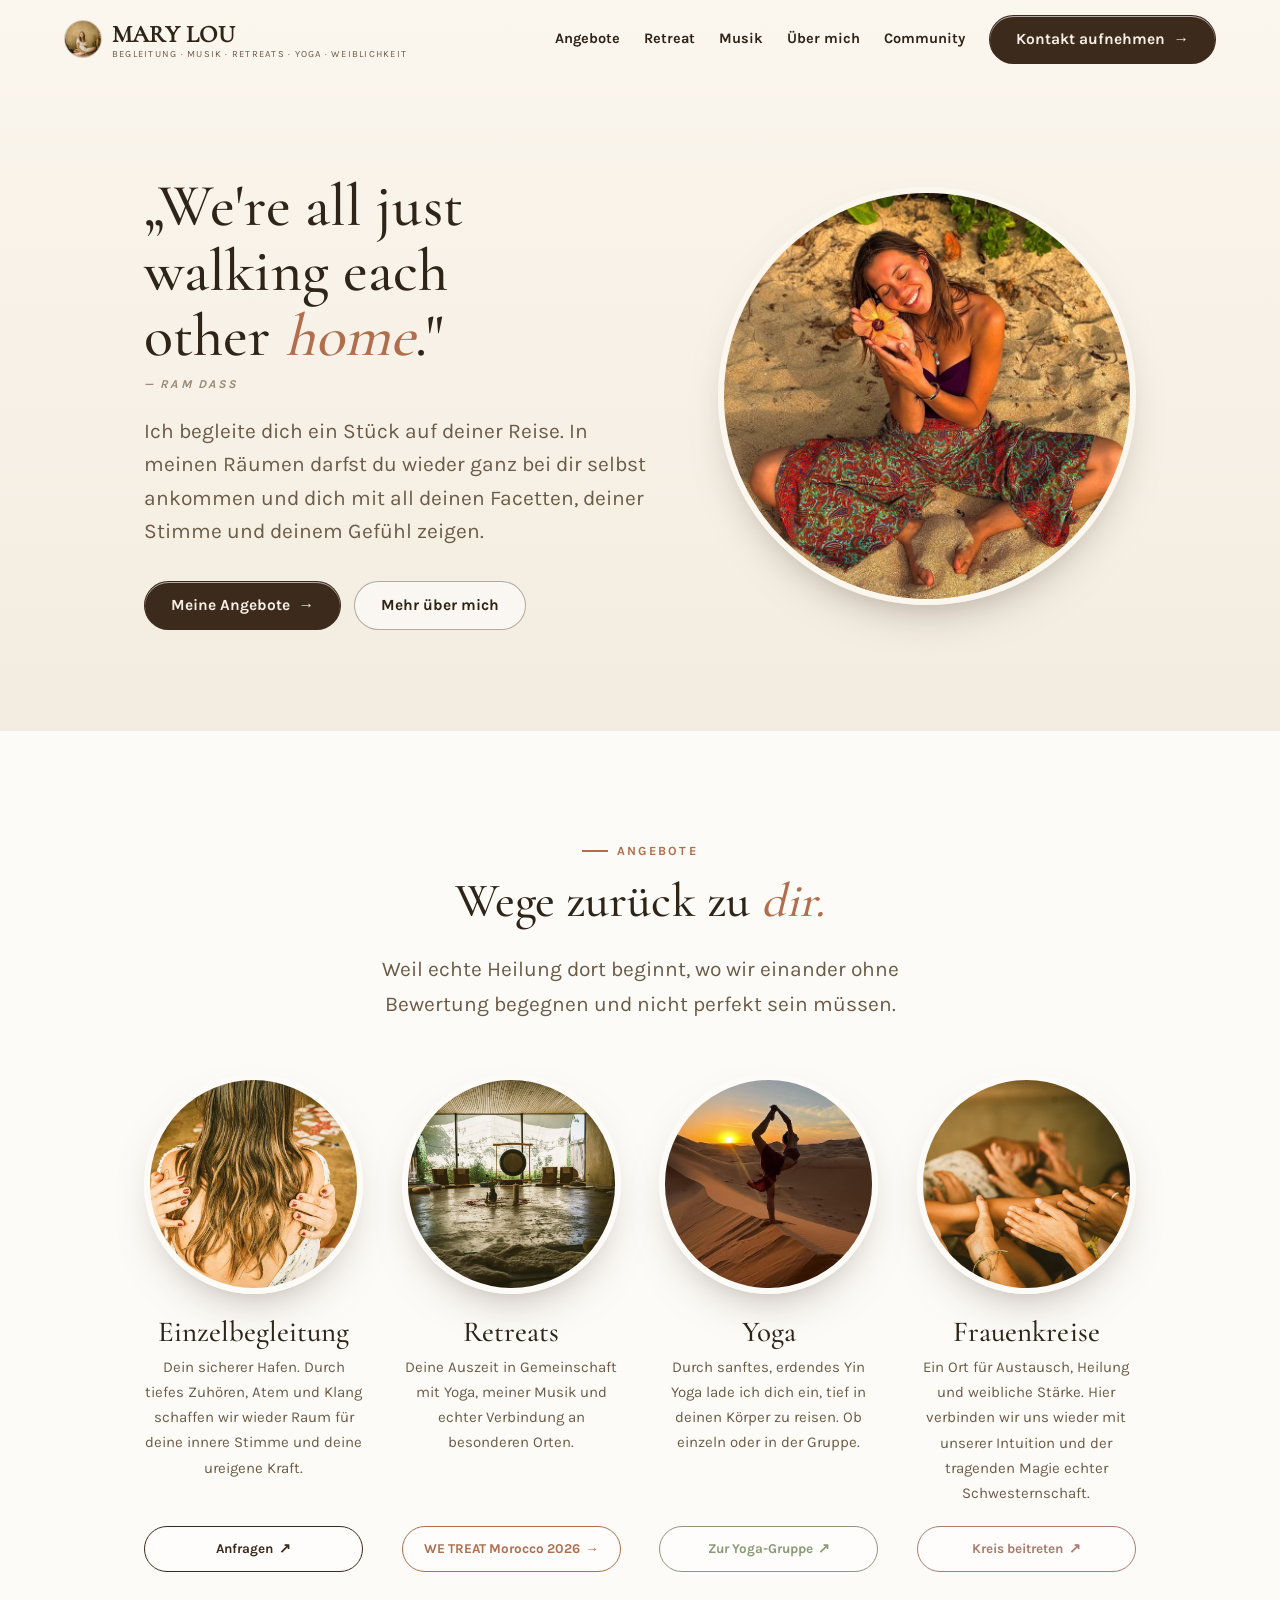
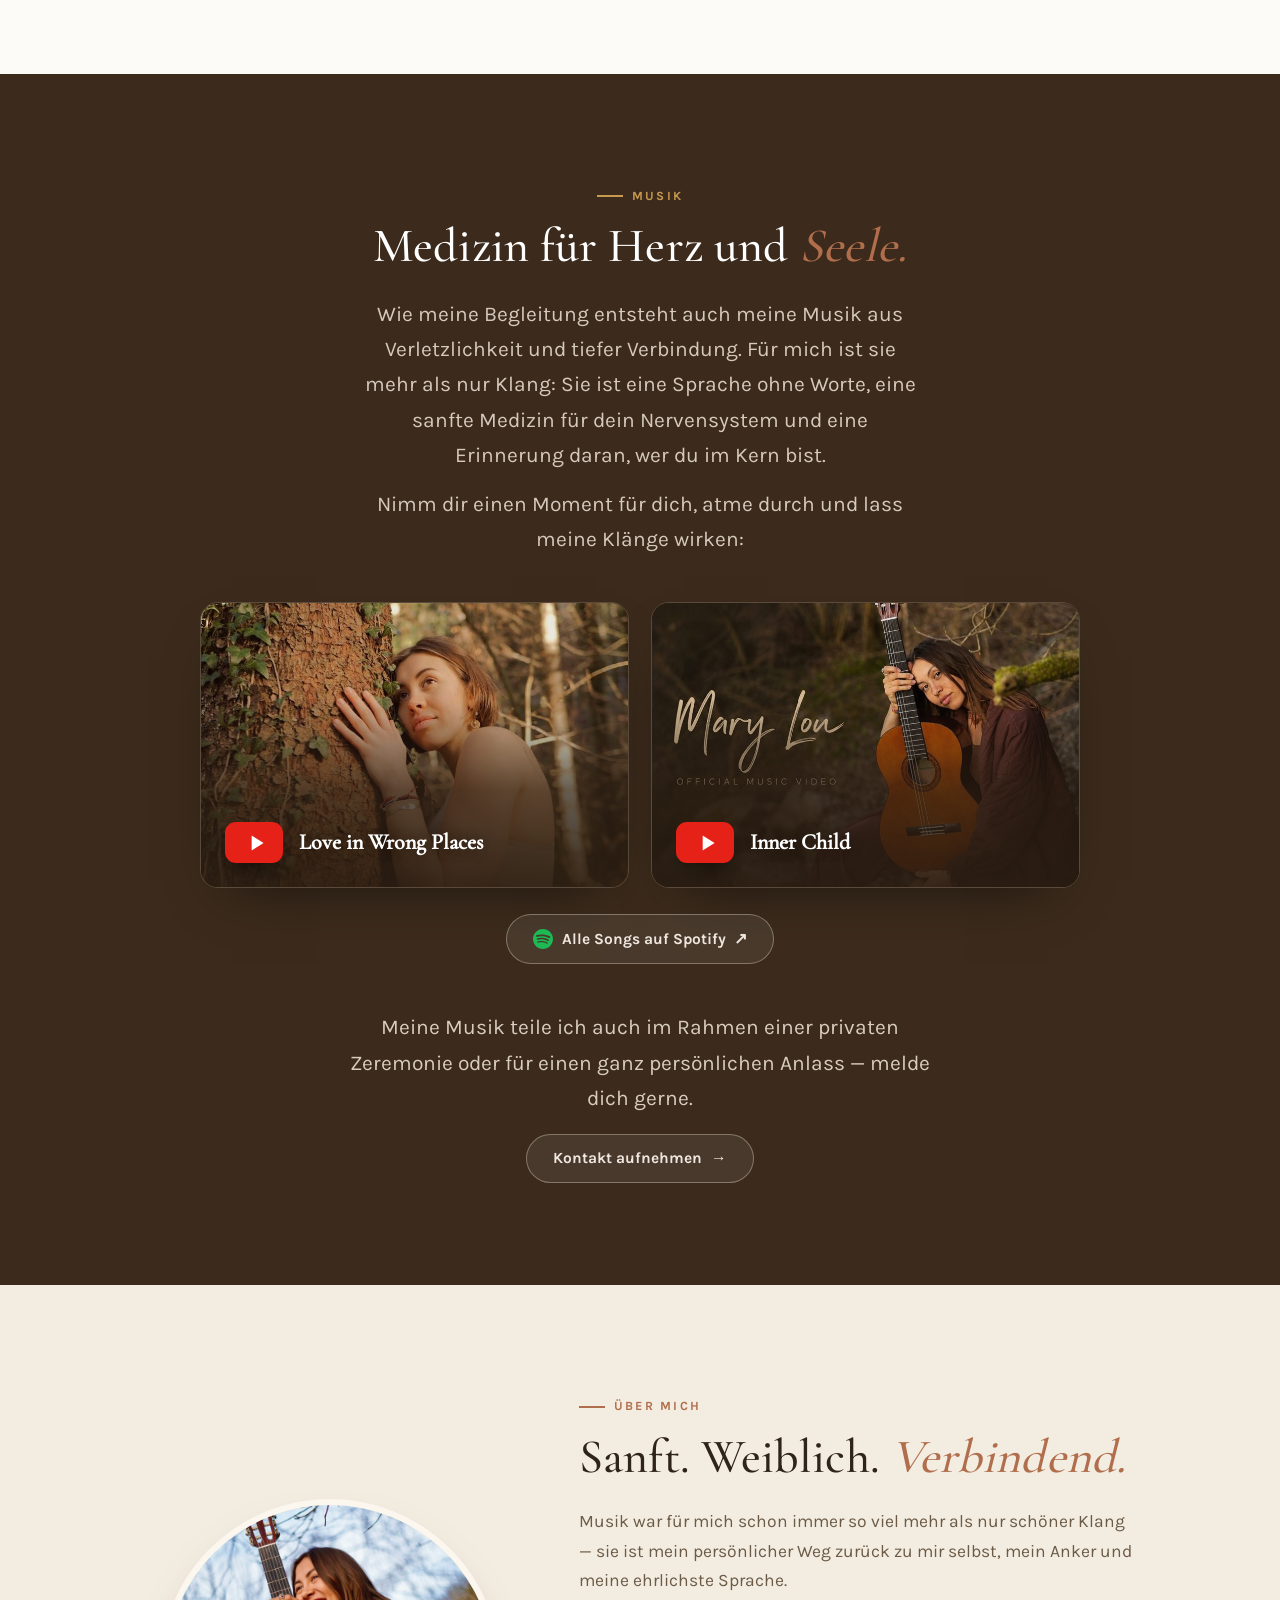
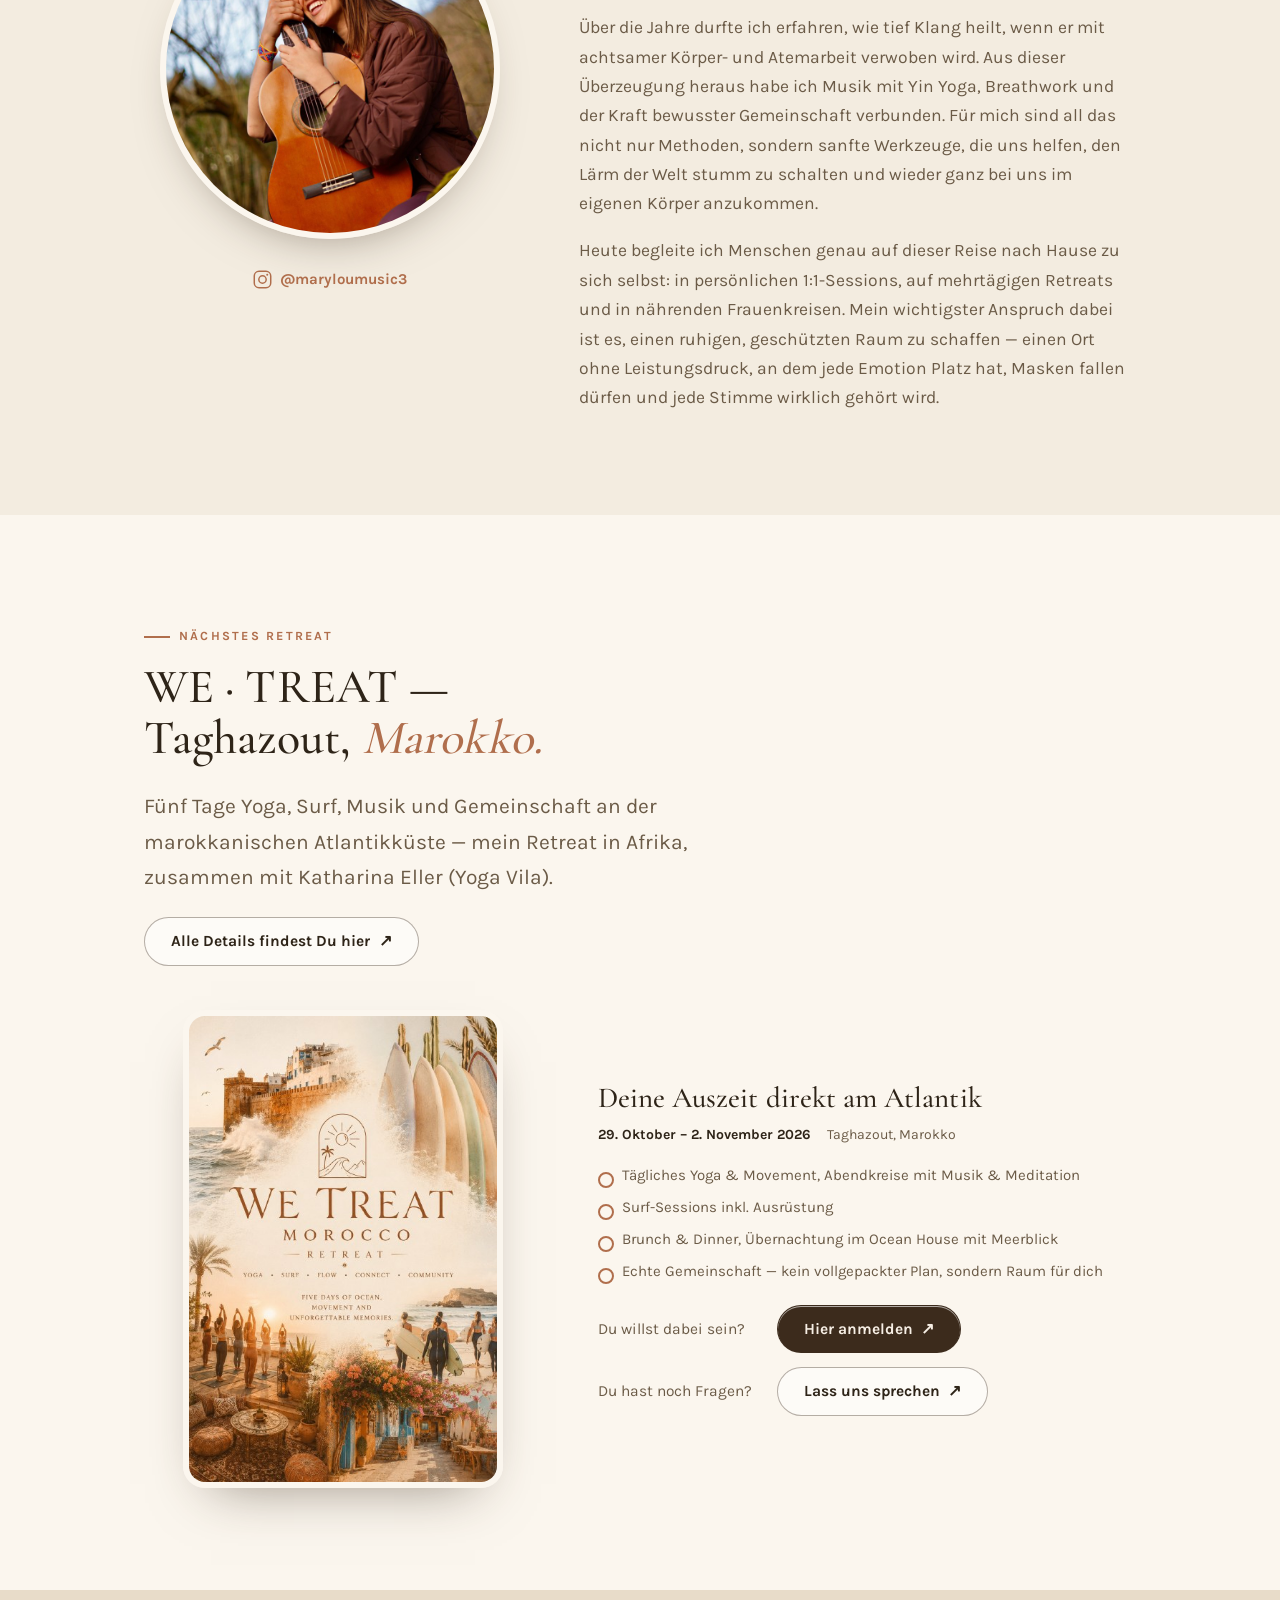
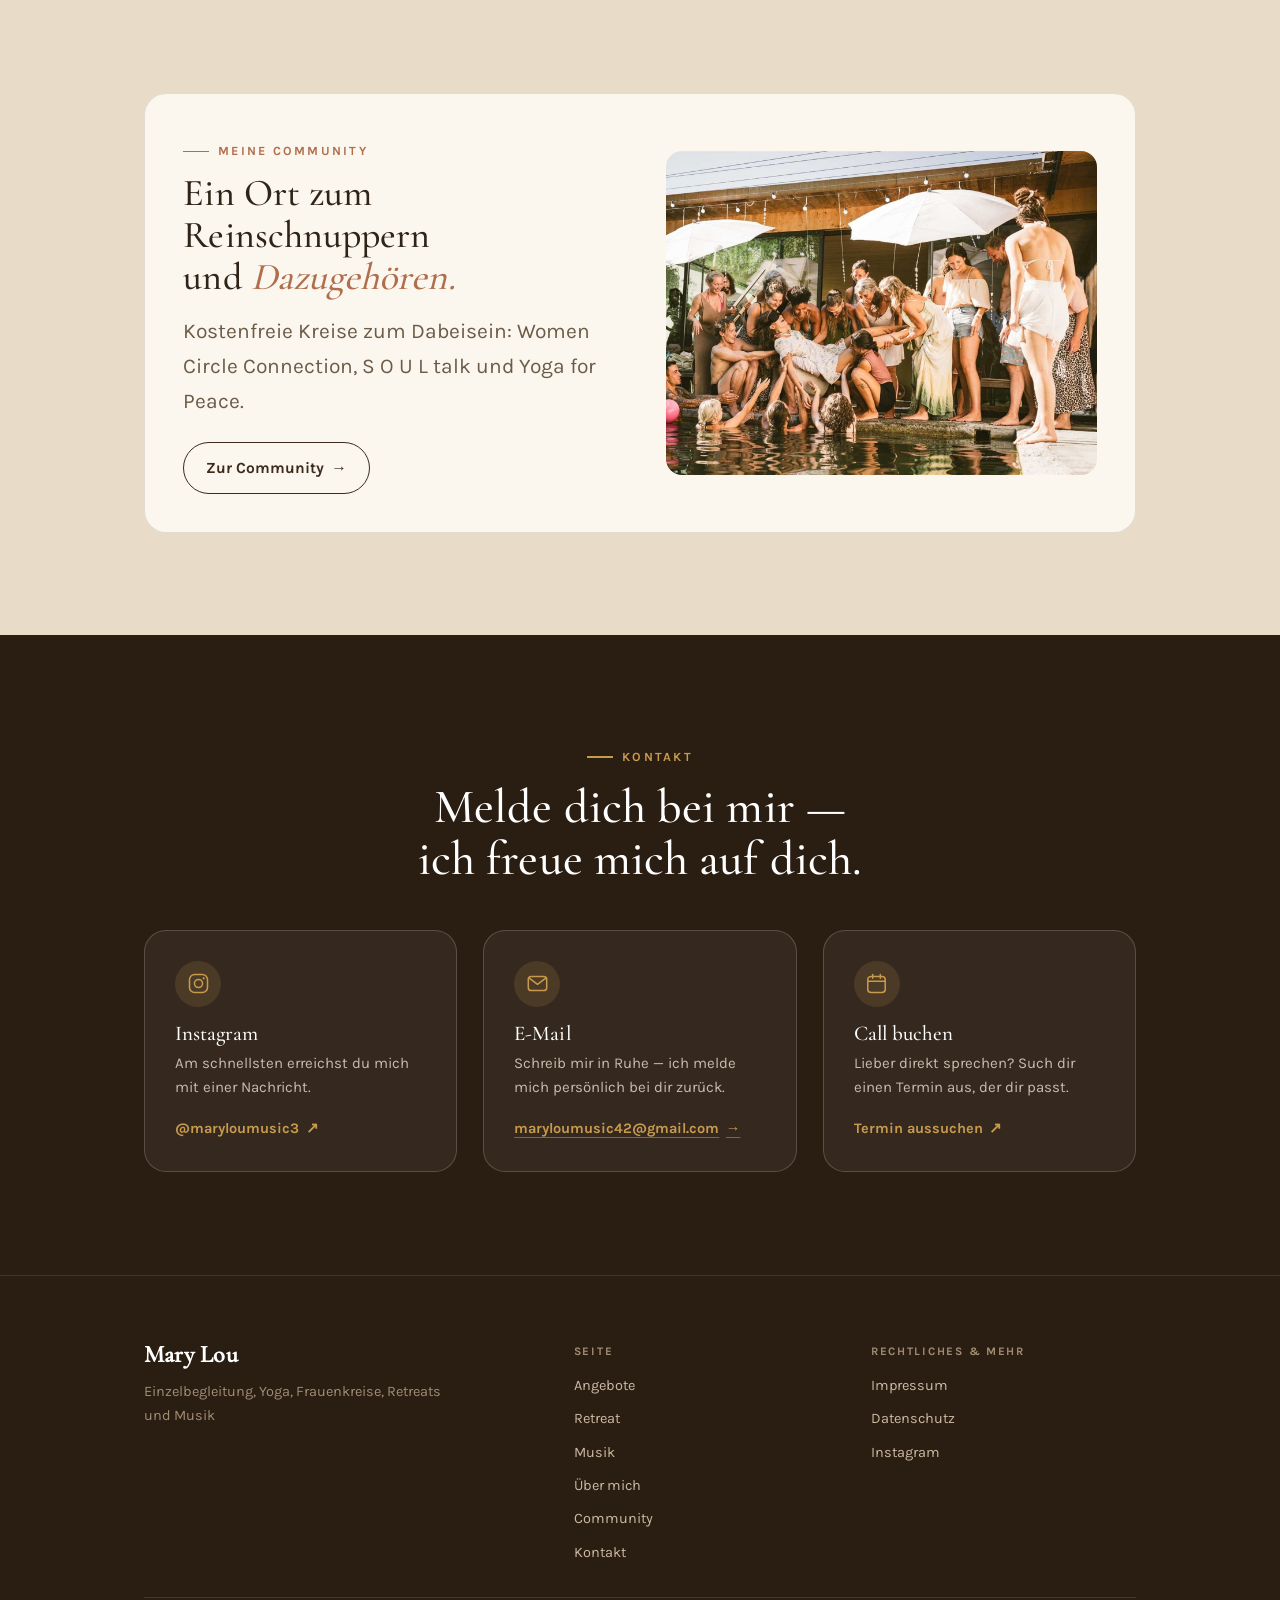
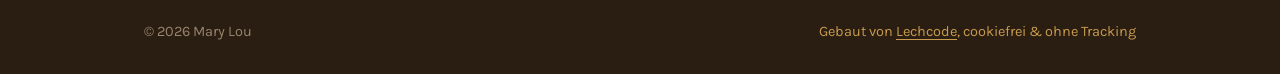
==== index.html @ eddbe599 "Hero-Foto mittig im Kreis, aus der HEIC-Originaldatei in voller Aufloesung; Vorschaubild nachgezogen" ====
<!doctype html>
<!--
  Mary Lou · Einzelbegleitung, Yoga, Frauenkreise, Retreats & Musik
  AUFTRAG (fix beauftragt 05.08.2026, 500 €) · LIVE unter marylou.at seit 26.08.2026 · Single-File, kein Build · erstellt von Lechcode
  Look: reduziert & professionell, warme Naturtoene — Sand/Kakao/Terrakotta/Gold, Cormorant-Serife, RUNDE Bilder (Kundenwunsch).
  Fotos: professioneller Shooting-Satz von Mary Lou (Ordner material/Bilder Website), quadratisch zugeschnitten.
  YouTube-Videos als DSGVO-freundliche Zwei-Klick-Einbettung (Vorschaubilder lokal, youtube-nocookie erst nach Klick).
  Pflege-Stellen: Suche nach "HIER:"
-->
<html lang="de">
<head>
<meta charset="utf-8">
<meta name="viewport" content="width=device-width, initial-scale=1">
<script>document.documentElement.classList.add('js');if(location.search.indexOf('foto')>-1)document.documentElement.classList.add('foto')</script>
<title>Einzelbegleitung, Yoga, Frauenkreise &amp; Retreats | Mary Lou</title>
<meta name="description" content="Mary Lou begleitet dich mit Einzelbegleitung, Yoga, Frauenkreisen, Retreats und Musik zurück zu dir selbst.">
<meta name="theme-color" content="#F3ECE0">
<meta property="og:type" content="website">
<meta property="og:locale" content="de_DE">
<meta property="og:title" content="Mary Lou — zurück zu dir selbst">
<meta property="og:description" content="Einzelbegleitung, Yoga, Frauenkreise, Retreats und Musik mit Mary Lou.">
<meta property="og:url" content="https://marylou.at/">
<meta property="og:image" content="https://marylou.at/assets/og.jpg">
<meta property="og:image:secure_url" content="https://marylou.at/assets/og.jpg">
<meta property="og:image:type" content="image/jpeg">
<meta property="og:image:width" content="1200">
<meta property="og:image:height" content="630">
<meta property="og:image:alt" content="Mary Lou am Strand, daneben das Zitat: We're all just walking each other home.">
<meta name="twitter:card" content="summary_large_image">
<meta name="twitter:image" content="https://marylou.at/assets/og.jpg">
<link rel="icon" href="data:image/svg+xml,%3Csvg xmlns='http://www.w3.org/2000/svg' viewBox='0 0 32 32'%3E%3Crect width='32' height='32' rx='9' fill='%233C2B1C'/%3E%3Cpath d='M18 8c-5 2-7 8-3.5 13 4-1 7.5-6.5 3.5-13Z' fill='%23C79A4E'/%3E%3C/svg%3E">
<link rel="preload" as="font" type="font/woff2" href="assets/fonts/cormorant-garamond-500.woff2" crossorigin>
<link rel="preload" as="font" type="font/woff2" href="assets/fonts/karla-regular.woff2" crossorigin>
<link rel="preload" as="image" href="assets/foto-hero.jpg" fetchpriority="high">
<link rel="stylesheet" href="assets/fonts.css">
<style>
*{margin:0;padding:0;box-sizing:border-box}
:root{
  --sand:#F3ECE0; --sand-deep:#E8DCC9; --cream:#FBF6EE; --shell:#FDFBF7;
  --ink:#2E2418; --ink-soft:#6B5B47; --ink-faint:#9C8B74;
  --cocoa:#3C2B1C; --cocoa-deep:#2A1D12;
  --clay:#B06E4C; --gold:#C79A4E; --sage:#8A9A78; --rose:#A97C6D;
  --line:rgba(62,46,30,.13); --line-strong:rgba(62,46,30,.22);
  --line-night:rgba(246,236,224,.16);
  --serif:'Cormorant Garamond','Cormorant Fallback',Georgia,serif;
  --sans:'Karla','Karla Fallback',Arial,sans-serif;
  --s0:clamp(16px, .35vw + 15px, 17.5px);
  --s1:clamp(18px, .7vw + 15.5px, 21px);
  --h3:clamp(22px, 1.1vw + 17px, 29px);
  --h2:clamp(30px, 2.4vw + 19px, 48px);
  --h1:clamp(40px, 4.6vw + 22px, 76px);
  --maxw:1120px; --gut:clamp(20px, 5vw, 72px);
  --ease:cubic-bezier(.22,.61,.36,1); --r:16px; --r-lg:22px; --r-pill:999px;
  --shadow:0 1px 0 rgba(255,255,255,.6) inset, 0 16px 40px -28px rgba(62,46,30,.4);
}
html{scroll-behavior:smooth;scroll-padding-top:80px}
@media (prefers-reduced-motion:reduce){html{scroll-behavior:auto}}
body{background:var(--sand);color:var(--ink);font-family:var(--sans);font-size:var(--s0);line-height:1.68;-webkit-font-smoothing:antialiased;text-rendering:optimizeLegibility;overflow-x:clip}
h1,h2,h3{font-family:var(--serif);font-weight:500;line-height:1.08;letter-spacing:.002em;color:var(--ink);text-wrap:balance}
h1 em,h2 em{font-style:italic;font-weight:500;color:var(--clay)}
p{max-width:64ch}
a{color:var(--cocoa);text-decoration:none}
a:hover{text-decoration:underline;text-underline-offset:3px}
img,svg{display:block;max-width:100%;height:auto}
::selection{background:var(--gold);color:var(--cocoa)}
.wrap{max-width:var(--maxw);margin-inline:auto;padding-inline:var(--gut)}
.sec{padding-block:clamp(58px, 8vw, 116px)}
.eyebrow{font-family:var(--sans);font-weight:700;font-size:12.5px;letter-spacing:.18em;text-transform:uppercase;color:var(--clay);display:inline-flex;align-items:center;gap:.7em}
.eyebrow::before{content:"";width:26px;height:1.5px;background:var(--clay)}
.lede{font-size:var(--s1);color:var(--ink-soft);line-height:1.6}
.sec-head{max-width:56ch}
.sec-head h2{font-size:var(--h2);margin:.3em 0 .5em}
.sec-head p{font-size:var(--s1);color:var(--ink-soft)}
.center{text-align:center;margin-inline:auto}
:focus-visible{outline:none;box-shadow:0 0 0 3px rgba(176,110,76,.5);border-radius:6px}

.btn{display:inline-flex;align-items:center;justify-content:center;line-height:1.2;gap:.55em;font-family:var(--sans);font-weight:700;font-size:15.5px;padding:14px 26px;border-radius:var(--r-pill);min-height:48px;border:1.5px solid transparent;cursor:pointer;transition:transform .25s var(--ease),background .25s,color .25s,border-color .25s}
.btn .ar{transition:transform .25s var(--ease)}.btn:hover .ar{transform:translateX(3px)}
.btn-primary{background:var(--cocoa);color:#F6EEE4;box-shadow:var(--shadow)}
.btn-primary:hover{background:var(--cocoa-deep);transform:translateY(-2px);text-decoration:none}
.btn-ghost{border-color:rgba(62,46,30,.38);color:var(--ink);background:rgba(255,255,255,.55)}
.btn-ghost:hover{border-color:var(--clay);color:var(--clay);background:#fff;transform:translateY(-2px);text-decoration:none}
.btn:active{transform:translateY(0)}

/* NAV */
.nav{position:fixed;inset:0 0 auto;z-index:50;display:flex;align-items:center;justify-content:space-between;gap:20px;padding:15px var(--gut);transition:background .3s,box-shadow .3s,padding .3s}
.nav.scrolled{background:rgba(251,246,238,.9);backdrop-filter:blur(12px);box-shadow:0 1px 0 var(--line);padding-block:10px}
/* Bei offenem Menue keinen Weichzeichner: sonst wird die Leiste zum Bezugsrahmen und das Menue bleibt in ihr stecken */
.menu-open .nav{backdrop-filter:none;-webkit-backdrop-filter:none}
.menu-open{overflow:hidden}
.brand{display:flex;align-items:center;gap:10px;line-height:1.05}
.brand img{width:38px;height:38px;border-radius:50%;object-fit:cover;object-position:50% 30%;border:1.5px solid var(--line-strong)}
.brand .btxt{display:flex;flex-direction:column}
.brand b{font-family:var(--serif);font-weight:600;font-size:24px;letter-spacing:.01em;color:var(--ink)}
.brand span{font-family:var(--sans);font-size:9.5px;letter-spacing:.13em;text-transform:uppercase;color:var(--ink-soft);margin-top:2px;white-space:nowrap}
.navlinks{display:flex;align-items:center;gap:24px}
.navlinks a:not(.btn){font-size:14.5px;font-weight:700;color:var(--ink);position:relative}
.navlinks a:not(.btn)::after{content:"";position:absolute;left:0;bottom:-5px;width:0;height:1.5px;background:var(--clay);transition:width .28s var(--ease)}
.navlinks a:not(.btn):hover::after{width:100%}
.navlinks a:not(.btn):hover{text-decoration:none}
.burger{display:none;width:46px;height:46px;border:1px solid var(--line-strong);border-radius:12px;background:none;cursor:pointer;flex-direction:column;justify-content:center;gap:5px}
.burger span{height:2px;width:20px;background:var(--ink);margin-inline:auto;transition:.3s}
.menu-open .burger span:nth-child(1){transform:translateY(7px) rotate(45deg)}
.menu-open .burger span:nth-child(2){opacity:0}
.menu-open .burger span:nth-child(3){transform:translateY(-7px) rotate(-45deg)}

/* Runde Bilder — durchgängiges Motiv */
.round{border-radius:50%;object-fit:cover;border:6px solid var(--cream);box-shadow:0 20px 46px -24px rgba(62,46,30,.5)}

/* HERO */
.hero{position:relative;background:linear-gradient(180deg,var(--cream) 0%,var(--sand) 100%);padding-top:clamp(122px, 18vh, 180px);padding-bottom:clamp(56px, 8vw, 100px);overflow:clip}
.hero-grid{display:grid;grid-template-columns:1.1fr .9fr;gap:clamp(30px,5vw,64px);align-items:center}
.hero-wrap{max-width:600px}
.hero h1{font-size:clamp(34px, 3.6vw + 20px, 60px);margin:.2em 0 .1em}
.hero-quote-cite{display:block;font-family:var(--sans);font-weight:700;font-size:12px;letter-spacing:.18em;text-transform:uppercase;color:var(--ink-faint);margin-bottom:20px}
.hero .lede{max-width:48ch}
.hero-cta{display:flex;flex-wrap:wrap;gap:13px;margin-top:32px}
.hero-photo{justify-self:center}
.hero-photo img{width:min(420px,80vw);aspect-ratio:1/1}

/* ANGEBOTE — runde Bilder, zentriert · heller Abschnitt, sichtbar vom Hero abgesetzt */
.angebote{background:var(--shell);box-shadow:inset 0 1px 0 rgba(62,46,30,.07)}
.angebote .round{border-color:var(--shell)}
.karten{display:grid;grid-template-columns:repeat(4,1fr);gap:clamp(22px,3vw,40px);margin-top:52px}
.karte{display:flex;flex-direction:column;align-items:center;text-align:center;color:inherit;text-decoration:none}
.karte:hover{text-decoration:none}
.karte-photo{width:100%;max-width:230px;aspect-ratio:1/1;transition:transform .35s var(--ease),box-shadow .35s var(--ease)}
.js .karte:hover .karte-photo{transform:translateY(-6px) scale(1.02);box-shadow:0 30px 56px -26px rgba(62,46,30,.55)}
.karte h3{font-size:var(--h3);margin-top:22px}
.karte p{color:var(--ink-soft);font-size:15px;margin-top:8px;margin-bottom:20px;max-width:34ch}
.karte .mehr{margin-top:auto;width:100%;max-width:230px;display:inline-flex;align-items:center;justify-content:center;gap:.4em;font-weight:700;font-size:13.5px;line-height:1.25;color:var(--tint,var(--clay));border:1.6px solid currentColor;border-radius:var(--r-pill);padding:11px 15px;min-height:46px;background:rgba(255,255,255,.5);transition:background .25s var(--ease),color .25s var(--ease),transform .25s var(--ease)}
.karte:hover .mehr{background:var(--tint,var(--clay));color:var(--cream);transform:translateY(-2px)}
.karte.-begleitung{--tint:var(--cocoa)}
.karte.-yoga{--tint:var(--sage)}
.karte.-frauen{--tint:var(--rose)}
.karte.-retreats{--tint:var(--clay)}

/* ÜBER */
.ueber-grid{display:grid;grid-template-columns:.8fr 1.2fr;gap:clamp(30px,5vw,72px);align-items:center}
.ueber-figur{justify-self:center;text-align:center}
.ueber-figur img{width:min(340px,72vw);aspect-ratio:1/1}
/* Instagram-Zeile unter dem Porträt */
.insta-zeile{display:inline-flex;align-items:center;gap:.5em;margin-top:18px;font-weight:700;font-size:15px;color:var(--clay);min-height:44px}
.insta-zeile svg{width:21px;height:21px;flex:none}
.insta-zeile:hover{color:var(--cocoa);text-decoration:none}
.ueber-text h2{font-size:var(--h2);margin:.3em 0 .5em}
.ueber-text p+p{margin-top:1em}.ueber-text .muted{color:var(--ink-soft)}

/* RETREAT */
.retreat{background:var(--cream)}
.retreat-card{margin-top:44px;display:grid;grid-template-columns:.85fr 1.15fr;gap:clamp(28px,5vw,56px);align-items:center}
.retreat-figur{justify-self:center}
.retreat-poster{width:min(320px,74vw);height:auto;border-radius:var(--r-lg);border:6px solid var(--cream);box-shadow:0 24px 54px -28px rgba(62,46,30,.55)}
.retreat-body h3{font-size:var(--h3);margin-bottom:4px}
.retreat-meta{display:flex;flex-wrap:wrap;gap:8px 16px;margin:10px 0 16px;font-size:14px;color:var(--ink-soft)}
.retreat-meta b{color:var(--ink)}
.incl{list-style:none;display:grid;gap:7px;margin:6px 0 20px}
.incl li{position:relative;padding-left:24px;font-size:15px;color:var(--ink-soft)}
.incl li::before{content:"";position:absolute;left:0;top:9px;width:12px;height:12px;border-radius:50%;border:2px solid var(--clay)}
.retreat-cta{display:grid;gap:14px;justify-items:start}
.retreat-cta .cta-zeile{display:flex;flex-wrap:wrap;align-items:center;gap:8px 14px;margin:0}
.retreat-cta .frage{font-size:15.5px;color:var(--ink-soft);min-width:165px}

/* COMMUNITY — Teaser zur Unterseite */
.com-teaser{display:grid;grid-template-columns:1fr 1fr;gap:clamp(24px,4vw,52px);align-items:center;background:var(--cream);border:1px solid var(--line);border-radius:var(--r-lg);padding:clamp(24px,3vw,40px);color:inherit;transition:border-color .25s var(--ease),transform .25s var(--ease),box-shadow .25s var(--ease)}
.com-teaser:hover{border-color:var(--clay);transform:translateY(-3px);box-shadow:0 26px 60px -40px rgba(62,46,30,.7);text-decoration:none}
.com-teaser:active{transform:translateY(0)}
.com-h2{font-family:var(--serif);font-weight:500;line-height:1.1;font-size:clamp(26px,2vw + 16px,38px);color:var(--ink);margin:.3em 0 .4em}
.com-h2 em{font-style:italic;color:var(--clay)}
.com-p{display:block;color:var(--ink-soft);font-size:var(--s1);max-width:44ch}
.com-cta{margin-top:22px;display:inline-flex;align-items:center;justify-content:center;gap:.45em;font-weight:700;font-size:15.5px;color:var(--cocoa);border:1.6px solid currentColor;border-radius:var(--r-pill);padding:12px 22px;min-height:48px;transition:background .25s var(--ease),color .25s var(--ease)}
.com-teaser:hover .com-cta{background:var(--cocoa);color:var(--cream)}
.com-teaser:hover .com-cta .ar{transform:translateX(3px)}
.com-cta .ar{transition:transform .25s var(--ease)}
.com-bild{display:block;border-radius:var(--r);overflow:hidden}
.com-bild img{width:100%;height:auto;aspect-ratio:4/3;object-fit:cover;transition:transform .5s var(--ease)}
.js .com-teaser:hover .com-bild img{transform:scale(1.04)}

/* MUSIK */
.musik{background:var(--cocoa);color:#EFE7DE}
.musik .eyebrow{color:var(--gold)}.musik .eyebrow::before{background:var(--gold)}
.musik .sec-head h2{color:#fff}
.musik .sec-head p{color:#d5c8bd}
.players{display:grid;grid-template-columns:1fr 1fr;gap:clamp(16px,2vw,22px);margin-top:44px;max-width:880px;margin-inline:auto}
.embed{border-radius:18px;overflow:hidden;box-shadow:0 24px 56px -32px rgba(0,0,0,.7);border:1px solid var(--line-night)}
.embed-load{position:relative;display:flex;width:100%;aspect-ratio:3/2;align-items:flex-end;border:0;cursor:pointer;background:#2A1D12 center/cover no-repeat;color:#fff;text-align:left;padding:0;font-family:inherit;overflow:hidden}
.embed-overlay{position:absolute;inset:0;background:linear-gradient(180deg,rgba(42,29,18,.10) 34%,rgba(42,29,18,.72) 66%,rgba(42,29,18,.92) 100%);transition:opacity .3s}
.embed-load:hover .embed-overlay{opacity:.88}
.embed-inner{position:relative;display:flex;align-items:center;gap:16px;padding:22px 24px 24px;width:100%}
.embed-play{flex:none;width:58px;height:41px;border-radius:11px;background:#E62117;display:grid;place-items:center;box-shadow:0 10px 24px -8px rgba(0,0,0,.7);transition:transform .25s var(--ease)}
.embed-load:hover .embed-play{transform:scale(1.07)}
.embed-play svg{width:26px;height:26px;color:#fff;margin-left:3px}
.embed-txt b{font-family:var(--serif);font-size:22px;display:block;line-height:1.15;text-shadow:0 1px 12px rgba(30,20,10,.6)}
.embed-txt small{opacity:.92;font-size:13.5px;text-shadow:0 1px 10px rgba(30,20,10,.6)}
.player-links{display:flex;flex-wrap:wrap;gap:12px;justify-content:center;margin-top:26px}
.player-links .btn{border-color:rgba(246,236,224,.34);color:#EFE7DE;background:rgba(255,255,255,.07)}
.player-links .btn:hover{border-color:var(--gold);color:var(--gold);background:rgba(199,154,78,.14)}
.player-links .plat{width:20px;height:20px;flex:none}
.player-links .-spotify .plat{color:#1DB954}
.player-links .-youtube .plat{color:#FF3B30}
.musik-anlass{margin-top:clamp(30px,4vw,46px);text-align:center;max-width:620px;margin-inline:auto}
.musik-anlass p{color:#d8ccc0;font-size:var(--s1);margin-inline:auto}
.musik-anlass .btn{margin-top:18px;border-color:rgba(246,236,224,.34);color:#EFE7DE;background:rgba(255,255,255,.07)}
.musik-anlass .btn:hover{border-color:var(--gold);color:var(--gold);background:rgba(199,154,78,.14)}


/* KONTAKT */
.kontakt{background:var(--cocoa-deep);color:#E9E0DA}
.kontakt .eyebrow{color:var(--gold)}.kontakt .eyebrow::before{background:var(--gold)}
.kontakt h2{color:#fff;font-size:var(--h2)}
.kontakt .sec-head{margin-inline:auto}
.wege{display:grid;grid-template-columns:repeat(3,1fr);gap:clamp(16px,2.2vw,26px);margin-top:clamp(30px,4vw,44px)}
.weg{display:flex;flex-direction:column;align-items:flex-start;background:rgba(255,255,255,.055);border:1px solid rgba(246,236,224,.2);border-radius:var(--r-lg);padding:clamp(22px,2.6vw,30px);color:#E9E0DA;transition:background .25s var(--ease),border-color .25s var(--ease),transform .25s var(--ease)}
.weg:hover{background:rgba(255,255,255,.09);border-color:var(--gold);transform:translateY(-3px);text-decoration:none}
.weg:active{transform:translateY(0)}
.weg-ic{display:grid;place-items:center;width:46px;height:46px;border-radius:50%;background:rgba(199,154,78,.15);color:var(--gold)}
.weg-ic svg{width:23px;height:23px}
.weg h3{margin-top:16px;font-size:var(--s1);color:#fff}
.weg p{margin-top:7px;font-size:15px;line-height:1.55;color:#c9bcae}
.weg-cta{margin-top:auto;padding-top:18px;display:inline-flex;align-items:center;gap:.45em;overflow-wrap:anywhere;font-weight:700;font-size:14.5px;color:var(--gold)}
.weg:hover .weg-cta .ar{transform:translateX(3px)}
.weg-cta .ar{transition:transform .25s var(--ease)}
.weg[href^="mailto"] .weg-cta{text-decoration:underline;text-underline-offset:4px;text-decoration-thickness:1px;text-decoration-color:rgba(199,154,78,.55)}
.weg[href^="mailto"]:hover .weg-cta{text-decoration-color:currentColor}

/* FOOTER */
footer{background:var(--cocoa-deep);color:#CCBBA4;padding-block:clamp(44px,6vw,66px) 30px;font-size:14.5px;border-top:1px solid rgba(255,255,255,.1)}
.foot-top{display:grid;grid-template-columns:1.5fr 1fr 1fr;gap:32px;padding-bottom:32px;border-bottom:1px solid rgba(255,255,255,.12)}
footer .brand b{color:#fff}footer .brand span{color:#A08D74}
footer h4{font-family:var(--sans);font-size:11.5px;letter-spacing:.15em;text-transform:uppercase;color:#A08D74;margin-bottom:13px;font-weight:700}
footer ul{list-style:none;display:grid;gap:9px}footer a{color:#CCBBA4}footer a:hover{color:#fff}
.foot-bot{display:flex;flex-wrap:wrap;justify-content:space-between;gap:12px;padding-top:22px;color:#97856C}
.foot-bot .made{color:var(--gold)}
.foot-bot .made a{color:inherit;text-decoration:underline;text-underline-offset:3px;text-decoration-thickness:1px}
.foot-bot .made a:hover{color:#fff}

/* REVEAL */
.js .reveal{opacity:0;transform:translateY(18px);transition:opacity .7s var(--ease),transform .7s var(--ease)}
.js .reveal.in{opacity:1;transform:none}
@media (prefers-reduced-motion:reduce){.js .reveal{opacity:1!important;transform:none!important;transition:none}}
.foto .reveal{opacity:1!important;transform:none!important}

@media (max-width:1080px){
  .brand span{display:none}
  .navlinks{gap:18px}
}
@media (max-width:900px){
  .navlinks{position:fixed;inset:0;background:var(--cream);flex-direction:column;justify-content:center;gap:26px;transform:translateX(100%);transition:transform .4s var(--ease);z-index:40}
  .navlinks a:not(.btn){font-size:23px;font-family:var(--serif);font-weight:600;color:var(--ink)}
  .menu-open .navlinks{transform:none}.burger{display:flex;z-index:45}
  .ueber-grid,.hero-grid,.retreat-card{grid-template-columns:1fr}
  .wege{grid-template-columns:1fr}
  .hero-photo{order:-1}
  .ueber-figur{order:-1}
  .karten{grid-template-columns:1fr 1fr}
  .brand span{display:none}
  .players{grid-template-columns:1fr}
  .com-teaser{grid-template-columns:1fr}
  .com-bild{order:-1}
}
@media (max-width:540px){
  .karten{grid-template-columns:1fr}
}
</style>
</head>
<body>
<a href="#inhalt" class="btn" style="position:absolute;left:-9999px;top:8px;z-index:99" onfocus="this.style.left='8px'" onblur="this.style.left='-9999px'">Zum Inhalt springen</a>

<nav class="nav" id="nav" aria-label="Hauptnavigation">
  <a class="brand" href="#top"><img src="assets/foto-ueber.jpg" width="76" height="76" alt="" loading="eager"><span class="btxt"><b>Mary Lou</b><span>Begleitung · Musik · Retreats · Yoga · Weiblichkeit</span></span></a>
  <div class="navlinks" id="menu">
    <a href="#angebote">Angebote</a>
    <a href="#retreat">Retreat</a>
    <a href="#musik">Musik</a>
    <a href="#ueber">Über mich</a>
    <a href="community.html">Community</a>
    <a href="#kontakt" class="btn btn-primary">Kontakt aufnehmen <span class="ar">→</span></a>
  </div>
  <button class="burger" id="burger" aria-label="Menü öffnen" aria-expanded="false" aria-controls="menu"><span></span><span></span><span></span></button>
</nav>

<main id="inhalt"><span id="top"></span>

<!-- HERO -->
<header class="hero">
  <div class="wrap hero-grid">
    <div class="hero-wrap">
      <h1>„We're all just walking each other <em>home</em>."</h1>
      <cite class="hero-quote-cite">— Ram Dass</cite>
      <p class="lede">Ich begleite dich ein Stück auf deiner Reise. In meinen Räumen darfst du wieder ganz bei dir selbst ankommen und dich mit all deinen Facetten, deiner Stimme und deinem Gefühl zeigen.</p>
      <div class="hero-cta">
        <a href="#angebote" class="btn btn-primary">Meine Angebote <span class="ar">→</span></a>
        <a href="#ueber" class="btn btn-ghost">Mehr über mich</a>
      </div>
    </div>
    <figure class="hero-photo">
      <img class="round" src="assets/foto-hero.jpg" width="840" height="840" fetchpriority="high" alt="Mary Lou am Strand, lächelnd mit einer Blüte">
    </figure>
  </div>
</header>

<!-- ANGEBOTE -->
<section class="sec angebote" id="angebote">
  <div class="wrap">
    <div class="sec-head center reveal">
      <span class="eyebrow" style="justify-content:center">Angebote</span>
      <h2>Wege zurück zu <em>dir.</em></h2>
      <p style="margin-inline:auto">Weil echte Heilung dort beginnt, wo wir einander ohne Bewertung begegnen und nicht perfekt sein müssen.</p>
    </div>
    <div class="karten reveal">
      <a class="karte -begleitung" href="https://cal.com/marylouu/connection-call-3?layout=mobile&amp;overlayCalendar=true" target="_blank" rel="noopener">
        <img class="karte-photo round" src="assets/foto-angebot-einzelbegleitung.jpg" width="230" height="230" loading="lazy" decoding="async" alt="Zwei Hände halten sanft die Schultern einer sitzenden Frau">
        <h3>Einzelbegleitung</h3>
        <p>Dein sicherer Hafen. Durch tiefes Zuhören, Atem und Klang schaffen wir wieder Raum für deine innere Stimme und deine ureigene Kraft.</p>
        <span class="mehr">Anfragen <span class="ar">↗</span></span>
      </a>
      <a class="karte -retreats" href="#retreat">
        <img class="karte-photo round" src="assets/foto-angebot-retreat.jpg" width="230" height="230" loading="lazy" decoding="async" alt="Lichtdurchfluteter Retreat-Raum mit Gong, Kerze und Sitzkissen im Kreis">
        <h3>Retreats</h3>
        <p>Deine Auszeit in Gemeinschaft mit Yoga, meiner Musik und echter Verbindung an besonderen Orten.</p>
        <span class="mehr">WE TREAT Morocco 2026 <span class="ar">→</span></span>
      </a>
      <a class="karte -yoga" href="https://chat.whatsapp.com/KUVAFU1MtCiGot0BOQxVOL" target="_blank" rel="noopener">
        <img class="karte-photo round" src="assets/foto-angebot-yoga.jpg" width="230" height="230" loading="lazy" decoding="async" alt="Mary Lou in einer Yoga-Haltung auf einer Sanddüne im Sonnenuntergang">
        <h3>Yoga</h3>
        <p>Durch sanftes, erdendes Yin Yoga lade ich dich ein, tief in deinen Körper zu reisen. Ob einzeln oder in der Gruppe.</p>
        <span class="mehr">Zur Yoga-Gruppe <span class="ar">↗</span></span>
      </a>
      <a class="karte -frauen" href="https://chat.whatsapp.com/Ikc2PRRb75YJgW1POf5fPg" target="_blank" rel="noopener">
        <img class="karte-photo round" src="assets/foto-angebot-frauenkreise.jpg" width="230" height="230" loading="lazy" decoding="async" alt="Viele Frauenhände, die sich im Kreis gegenseitig berühren und halten">
        <h3>Frauenkreise</h3>
        <p>Ein Ort für Austausch, Heilung und weibliche Stärke. Hier verbinden wir uns wieder mit unserer Intuition und der tragenden Magie echter Schwesternschaft.</p>
        <span class="mehr">Kreis beitreten <span class="ar">↗</span></span>
      </a>
    </div>
  </div>
</section>

<!-- MUSIK -->
<section class="sec musik" id="musik">
  <div class="wrap">
    <div class="sec-head center reveal">
      <span class="eyebrow" style="justify-content:center">Musik</span>
      <h2>Medizin für Herz und <em>Seele.</em></h2>
      <p style="margin-inline:auto">Wie meine Begleitung entsteht auch meine Musik aus Verletzlichkeit und tiefer Verbindung. Für mich ist sie mehr als nur Klang: Sie ist eine Sprache ohne Worte, eine sanfte Medizin für dein Nervensystem und eine Erinnerung daran, wer du im Kern bist.</p>
      <p style="margin-inline:auto;margin-top:14px">Nimm dir einen Moment für dich, atme durch und lass meine Klänge wirken:</p>
    </div>
    <div class="players reveal">
      <div class="embed">
        <button class="embed-load" data-yt="pUsuwRtbtDU" data-title="Love in Wrong Places" style="background-image:url('assets/video-love-in-wrong-places.jpg')" aria-label="YouTube-Video laden und abspielen: Love in Wrong Places">
          <span class="embed-overlay"></span>
          <span class="embed-inner">
            <span class="embed-play" aria-hidden="true"><svg viewBox="0 0 24 24" fill="currentColor"><path d="M8 5v14l11-7z"/></svg></span>
            <span class="embed-txt"><b>Love in Wrong Places</b></span>
          </span>
        </button>
      </div>
      <div class="embed">
        <button class="embed-load" data-yt="2egmas7aCOo" data-title="Inner Child" style="background-image:url('assets/video-inner-child.jpg')" aria-label="YouTube-Video laden und abspielen: Inner Child">
          <span class="embed-overlay"></span>
          <span class="embed-inner">
            <span class="embed-play" aria-hidden="true"><svg viewBox="0 0 24 24" fill="currentColor"><path d="M8 5v14l11-7z"/></svg></span>
            <span class="embed-txt"><b>Inner Child</b></span>
          </span>
        </button>
      </div>
    </div>
    <div class="player-links reveal">
      <a class="btn btn-ghost -spotify" href="https://open.spotify.com/artist/2WRiSMrYppp0S6dGn2wyTw" target="_blank" rel="noopener">
        <svg class="plat" viewBox="0 0 24 24" fill="currentColor" aria-hidden="true"><path d="M12 0C5.4 0 0 5.4 0 12s5.4 12 12 12 12-5.4 12-12S18.66 0 12 0zm5.52 17.34c-.24.36-.66.48-1.02.24-2.82-1.74-6.36-2.1-10.56-1.14-.42.12-.78-.18-.9-.54-.12-.42.18-.78.54-.9 4.56-1.02 8.52-.6 11.64 1.32.42.18.48.66.3 1.02zm1.44-3.3c-.3.42-.84.6-1.26.3-3.24-1.98-8.16-2.58-11.94-1.38-.48.12-1.02-.12-1.14-.6-.12-.48.12-1.02.6-1.14C9.6 9.9 15 10.56 18.72 12.84c.36.24.54.84.24 1.2zm.12-3.36C15.24 8.4 8.82 8.16 5.1 9.3c-.6.18-1.2-.18-1.38-.72-.18-.6.18-1.2.72-1.38 4.26-1.26 11.28-1.02 15.72 1.62.54.3.72 1.02.42 1.56-.3.42-1.02.6-1.5.3z"/></svg>
        Alle Songs auf Spotify <span class="ar">↗</span>
      </a>
    </div>
    <div class="musik-anlass reveal">
      <p>Meine Musik teile ich auch im Rahmen einer privaten Zeremonie oder für einen ganz persönlichen Anlass — melde dich gerne.</p>
      <a class="btn btn-ghost" href="#kontakt">Kontakt aufnehmen <span class="ar">→</span></a>
    </div>
  </div>
</section>

<!-- ÜBER -->
<section class="sec" id="ueber">
  <div class="wrap ueber-grid">
    <div class="ueber-figur reveal">
      <figure>
        <img class="round" src="assets/foto-ueber-mich.jpg" width="340" height="340" loading="lazy" decoding="async" alt="Mary Lou lehnt lachend an ihrer Gitarre, draußen unter kahlen Ästen">
      </figure>
      <a class="insta-zeile" href="https://www.instagram.com/maryloumusic3/" target="_blank" rel="noopener">
        <svg viewBox="0 0 24 24" fill="none" stroke="currentColor" stroke-width="1.7" aria-hidden="true">
          <rect x="2.6" y="2.6" width="18.8" height="18.8" rx="5.4"/><circle cx="12" cy="12" r="4.2"/><circle cx="17.4" cy="6.6" r="1.15" fill="currentColor" stroke="none"/>
        </svg>
        @maryloumusic3
      </a>
    </div>
    <div class="ueber-text reveal">
      <span class="eyebrow">Über mich</span>
      <h2>Sanft. Weiblich. <em>Verbindend.</em></h2>
      <p class="muted">Musik war für mich schon immer so viel mehr als nur schöner Klang — sie ist mein persönlicher Weg zurück zu mir selbst, mein Anker und meine ehrlichste Sprache.</p>
      <p class="muted">Über die Jahre durfte ich erfahren, wie tief Klang heilt, wenn er mit achtsamer Körper- und Atemarbeit verwoben wird. Aus dieser Überzeugung heraus habe ich Musik mit Yin Yoga, Breathwork und der Kraft bewusster Gemeinschaft verbunden. Für mich sind all das nicht nur Methoden, sondern sanfte Werkzeuge, die uns helfen, den Lärm der Welt stumm zu schalten und wieder ganz bei uns im eigenen Körper anzukommen.</p>
      <p class="muted">Heute begleite ich Menschen genau auf dieser Reise nach Hause zu sich selbst: in persönlichen 1:1-Sessions, auf mehrtägigen Retreats und in nährenden Frauenkreisen. Mein wichtigster Anspruch dabei ist es, einen ruhigen, geschützten Raum zu schaffen — einen Ort ohne Leistungsdruck, an dem jede Emotion Platz hat, Masken fallen dürfen und jede Stimme wirklich gehört wird.</p>
    </div>
  </div>
</section>

<!-- RETREAT -->
<section class="sec retreat" id="retreat">
  <div class="wrap">
    <div class="sec-head reveal">
      <span class="eyebrow">Nächstes Retreat</span>
      <h2>WE&nbsp;·&nbsp;TREAT — Taghazout, <em>Marokko.</em></h2>
      <p>Fünf Tage Yoga, Surf, Musik und Gemeinschaft an der marokkanischen Atlantikküste — mein Retreat in Afrika, zusammen mit Katharina Eller (Yoga Vila).</p>
      <p style="margin-top:22px"><a class="btn btn-ghost" href="assets/we-treat-morocco-2026.pdf" target="_blank" rel="noopener" aria-label="Alle Details findest Du hier — PDF öffnen">Alle Details findest Du hier <span class="ar">↗</span></a></p>
    </div>
    <div class="retreat-card reveal">
      <figure class="retreat-figur">
        <img class="retreat-poster" src="assets/foto-retreat-marokko.jpg" width="430" height="651" loading="lazy" decoding="async" alt="Plakat zum WE TREAT Morocco Retreat: Yoga, Surf, Flow, Connect, Community — fünf Tage Ozean und Bewegung">
      </figure>
      <div class="retreat-body">
        <h3>Deine Auszeit direkt am Atlantik</h3>
        <div class="retreat-meta">
          <span><b>29. Oktober – 2. November 2026</b></span>
          <span>Taghazout, Marokko</span>
        </div>
        <ul class="incl">
          <li>Tägliches Yoga &amp; Movement, Abendkreise mit Musik &amp; Meditation</li>
          <li>Surf-Sessions inkl. Ausrüstung</li>
          <li>Brunch &amp; Dinner, Übernachtung im Ocean House mit Meerblick</li>
          <li>Echte Gemeinschaft — kein vollgepackter Plan, sondern Raum für dich</li>
        </ul>
        <div class="retreat-cta">
          <p class="cta-zeile"><span class="frage">Du willst dabei sein?</span>
            <a class="btn btn-primary" href="https://docs.google.com/forms/d/1OnkaX29IbUD5W-C50QZjsny9Nk46oHukPqZKQqSkqfA/viewform" target="_blank" rel="noopener">Hier anmelden <span class="ar">↗</span></a></p>
          <p class="cta-zeile"><span class="frage">Du hast noch Fragen?</span>
            <a class="btn btn-ghost" href="https://cal.com/marylouu/we-treat-connection-call-%F0%9F%A4%8D" target="_blank" rel="noopener">Lass uns sprechen <span class="ar">↗</span></a></p>
        </div>
      </div>
    </div>
  </div>
</section>

<!-- COMMUNITY / KREISE -->
<section class="sec" id="circles" style="background:var(--sand-deep)">
  <div class="wrap">
    <a class="com-teaser reveal" href="community.html">
      <span class="com-txt">
        <span class="eyebrow">Meine Community</span>
        <h2 class="com-h2">Ein Ort zum Reinschnuppern und <em>Dazugehören.</em></h2>
        <span class="com-p">Kostenfreie Kreise zum Dabeisein: Women Circle Connection, S O U L talk und Yoga for Peace.</span>
        <span class="com-cta">Zur Community <span class="ar">→</span></span>
      </span>
      <span class="com-bild">
        <img src="assets/foto-community.jpg" width="1500" height="1120" loading="lazy" decoding="async" alt="Gruppe von Menschen am Pool, die gemeinsam eine Frau über dem Wasser tragen">
      </span>
    </a>
  </div>
</section>

<!-- KONTAKT -->
<section class="kontakt" id="kontakt">
  <div class="wrap sec">
    <div class="sec-head center reveal" style="max-width:52ch"><span class="eyebrow" style="justify-content:center">Kontakt</span><h2>Melde dich bei mir — ich freue mich auf dich.</h2></div>
    <div class="wege reveal">
      <a class="weg" href="https://www.instagram.com/maryloumusic3/" target="_blank" rel="noopener">
        <span class="weg-ic" aria-hidden="true">
          <svg viewBox="0 0 24 24" fill="none" stroke="currentColor" stroke-width="1.6"><rect x="2.6" y="2.6" width="18.8" height="18.8" rx="5.4"/><circle cx="12" cy="12" r="4.2"/><circle cx="17.4" cy="6.6" r="1.15" fill="currentColor" stroke="none"/></svg>
        </span>
        <h3>Instagram</h3>
        <p>Am schnellsten erreichst du mich mit einer Nachricht.</p>
        <span class="weg-cta">@maryloumusic3 <span class="ar">↗</span></span>
      </a>
      <a class="weg" href="mailto:maryloumusic42@gmail.com">
        <span class="weg-ic" aria-hidden="true">
          <svg viewBox="0 0 24 24" fill="none" stroke="currentColor" stroke-width="1.6"><rect x="2.4" y="4.6" width="19.2" height="14.8" rx="3"/><path d="m3.4 6.4 8.6 6.4 8.6-6.4" stroke-linecap="round" stroke-linejoin="round"/></svg>
        </span>
        <h3>E-Mail</h3>
        <p>Schreib mir in Ruhe — ich melde mich persönlich bei dir zurück.</p>
        <span class="weg-cta">maryloumusic42@gmail.com <span class="ar">→</span></span>
      </a>
      <a class="weg" href="https://cal.com/marylouu/connection-call-3?layout=mobile&amp;overlayCalendar=true" target="_blank" rel="noopener">
        <span class="weg-ic" aria-hidden="true">
          <svg viewBox="0 0 24 24" fill="none" stroke="currentColor" stroke-width="1.6"><rect x="2.9" y="4.6" width="18.2" height="16.8" rx="3.4"/><path d="M2.9 9.6h18.2M8 2.6v4M16 2.6v4" stroke-linecap="round"/></svg>
        </span>
        <h3>Call buchen</h3>
        <p>Lieber direkt sprechen? Such dir einen Termin aus, der dir passt.</p>
        <span class="weg-cta">Termin aussuchen <span class="ar">↗</span></span>
      </a>
    </div>
  </div>
</section>

</main>

<footer>
  <div class="wrap">
    <div class="foot-top">
      <div>
        <a class="brand" href="#top"><b>Mary Lou</b></a>
        <p style="margin-top:13px;max-width:36ch;color:#A08D74">Einzelbegleitung, Yoga, Frauenkreise, Retreats und Musik</p>
      </div>
      <div><h4>Seite</h4><ul><li><a href="#angebote">Angebote</a></li><li><a href="#retreat">Retreat</a></li><li><a href="#musik">Musik</a></li><li><a href="#ueber">Über mich</a></li><li><a href="community.html">Community</a></li><li><a href="#kontakt">Kontakt</a></li></ul></div>
      <div><h4>Rechtliches &amp; mehr</h4><ul><li><a href="impressum.html">Impressum</a></li><li><a href="datenschutz.html">Datenschutz</a></li><li><a href="https://www.instagram.com/maryloumusic3/" target="_blank" rel="noopener">Instagram</a></li></ul></div>
    </div>
    <div class="foot-bot"><span>© 2026 Mary Lou</span><span class="made">Gebaut von <a href="https://lechcode.de" target="_blank" rel="noopener">Lechcode</a>, cookiefrei &amp; ohne Tracking</span></div>
  </div>
</footer>

<script type="application/ld+json">
{"@context":"https://schema.org","@type":"ProfessionalService","name":"Mary Lou","description":"Einzelbegleitung, Yoga, Frauenkreise, Retreats und Musik.","email":"maryloumusic42@gmail.com","sameAs":["https://www.instagram.com/maryloumusic3/","https://open.spotify.com/artist/2WRiSMrYppp0S6dGn2wyTw","https://www.youtube.com/channel/UCzYpgVKvNSNQgCsWSo1h9ZQ/"]}
</script>

<script>
const nav=document.getElementById('nav');
addEventListener('scroll',()=>nav.classList.toggle('scrolled',scrollY>20),{passive:true});
const burger=document.getElementById('burger');
burger.addEventListener('click',()=>{const o=document.documentElement.classList.toggle('menu-open');burger.setAttribute('aria-expanded',o);burger.setAttribute('aria-label',o?'Menü schließen':'Menü öffnen')});
document.getElementById('menu').addEventListener('click',e=>{if(e.target.tagName==='A'){document.documentElement.classList.remove('menu-open');burger.setAttribute('aria-expanded',false)}});
const io=new IntersectionObserver(es=>{es.forEach(e=>{if(e.isIntersecting){e.target.classList.add('in');io.unobserve(e.target)}})},{rootMargin:'0px 0px -8% 0px',threshold:.08});
if(matchMedia('(prefers-reduced-motion: reduce)').matches){document.querySelectorAll('.reveal').forEach(r=>r.classList.add('in'))}
else{document.querySelectorAll('.reveal').forEach(r=>io.observe(r))}

/* YouTube: Zwei-Klick-Einbettung — lädt das Video erst auf Klick (nocookie-Domain) */
document.querySelectorAll('.embed-load[data-yt]').forEach(btn=>{
  btn.addEventListener('click',()=>{
    const id=btn.dataset.yt, title=(btn.dataset.title||'Video').replace(/"/g,'');
    btn.closest('.embed').innerHTML='<iframe title="YouTube-Video: '+title+'" style="border:0;display:block;width:100%;aspect-ratio:16/9" src="https://www.youtube-nocookie.com/embed/'+id+'?autoplay=1&rel=0" allow="accelerometer; autoplay; clipboard-write; encrypted-media; gyroscope; picture-in-picture; web-share" allowfullscreen loading="lazy"></iframe>';
  });
});

</script>
</body>
</html>
---- assets/fonts.css ----
/* Lechcode — lokale Schriften für Mary Lou. Keine externen Requests (DSGVO). Alle OFL-lizenziert. */
@font-face{font-family:'Cormorant Garamond';font-style:normal;font-weight:500;font-display:swap;src:url('fonts/cormorant-garamond-500.woff2') format('woff2')}
@font-face{font-family:'Nothing You Could Do';font-style:normal;font-weight:400;font-display:swap;src:url('fonts/nothing-you-could-do.woff2') format('woff2')}
@font-face{font-family:'Karla';font-style:normal;font-weight:400;font-display:swap;src:url('fonts/karla-regular.woff2') format('woff2')}
@font-face{font-family:'Karla';font-style:normal;font-weight:700;font-display:swap;src:url('fonts/karla-700.woff2') format('woff2')}
/* Fallback-Metriken gegen Layout-Shift */
@font-face{font-family:'Cormorant Fallback';src:local('Georgia');size-adjust:90%;ascent-override:88%;descent-override:22%}
@font-face{font-family:'Karla Fallback';src:local('Arial');size-adjust:100%}
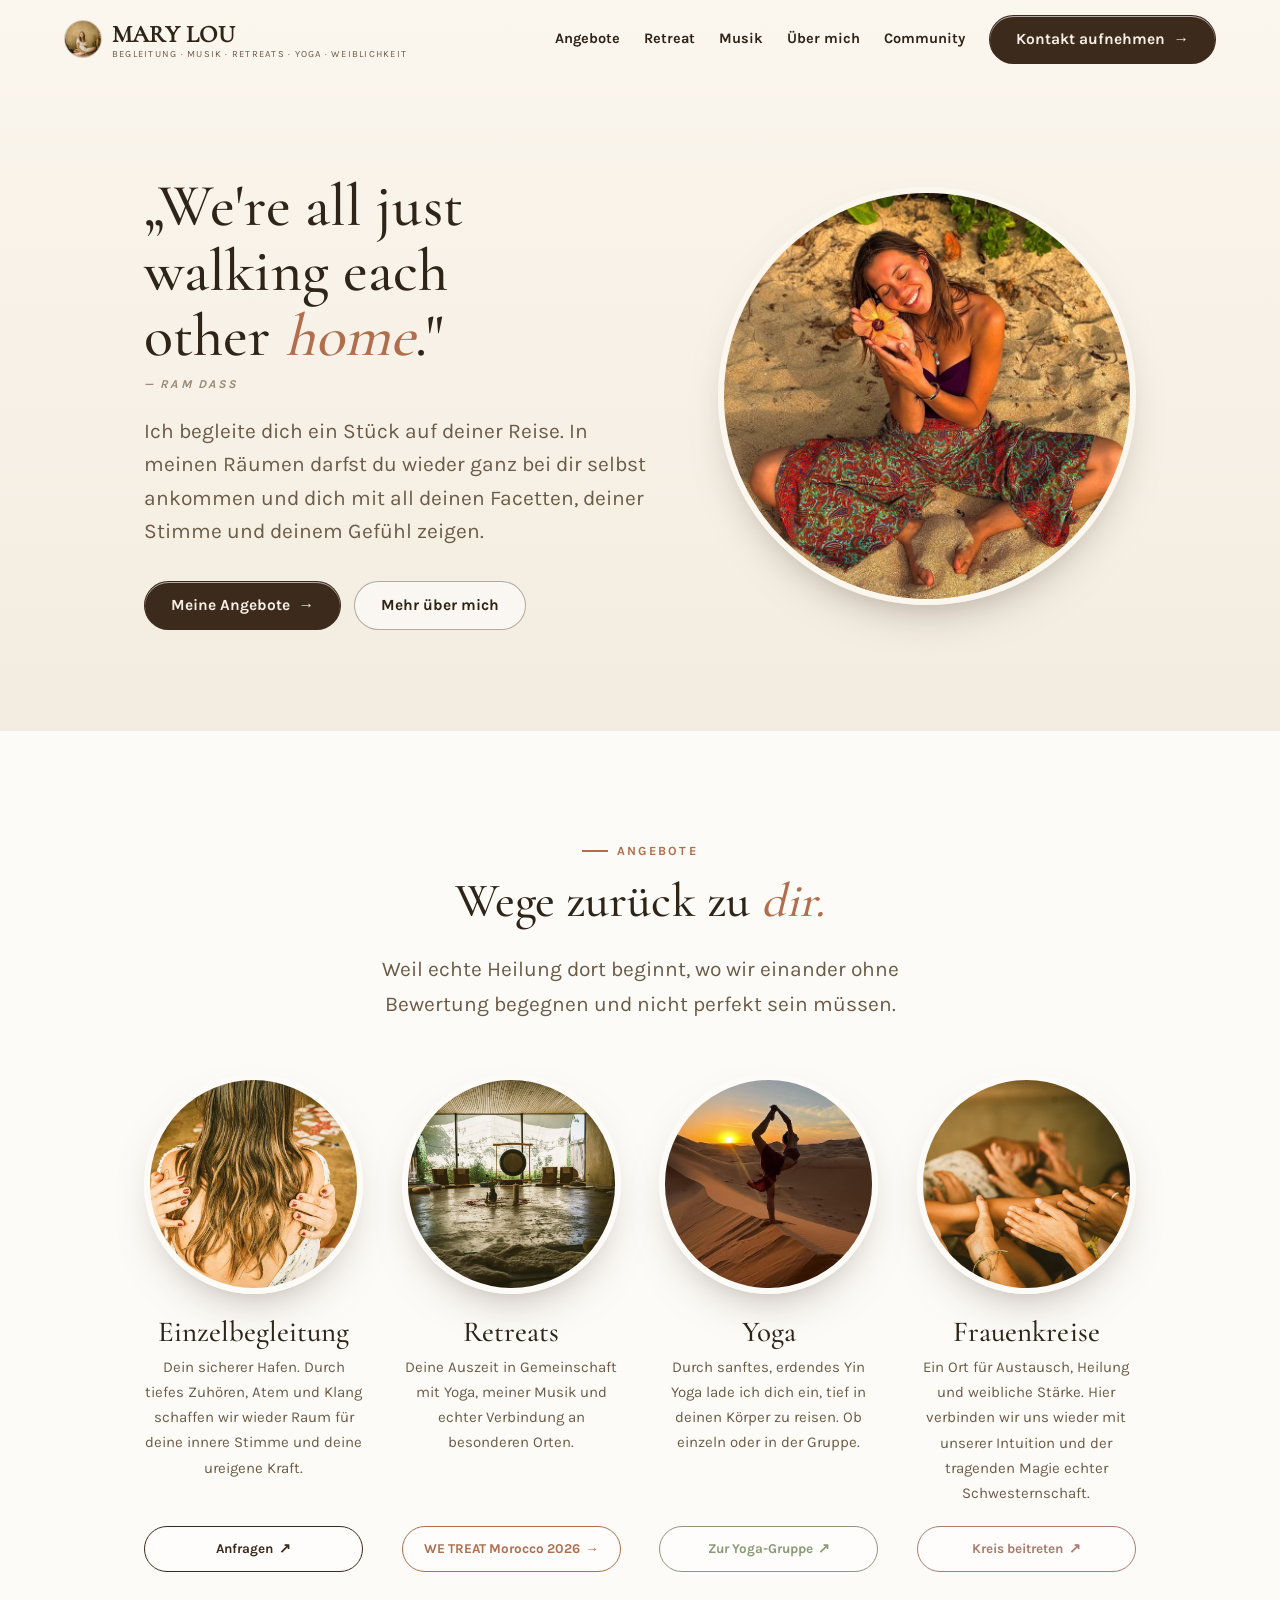
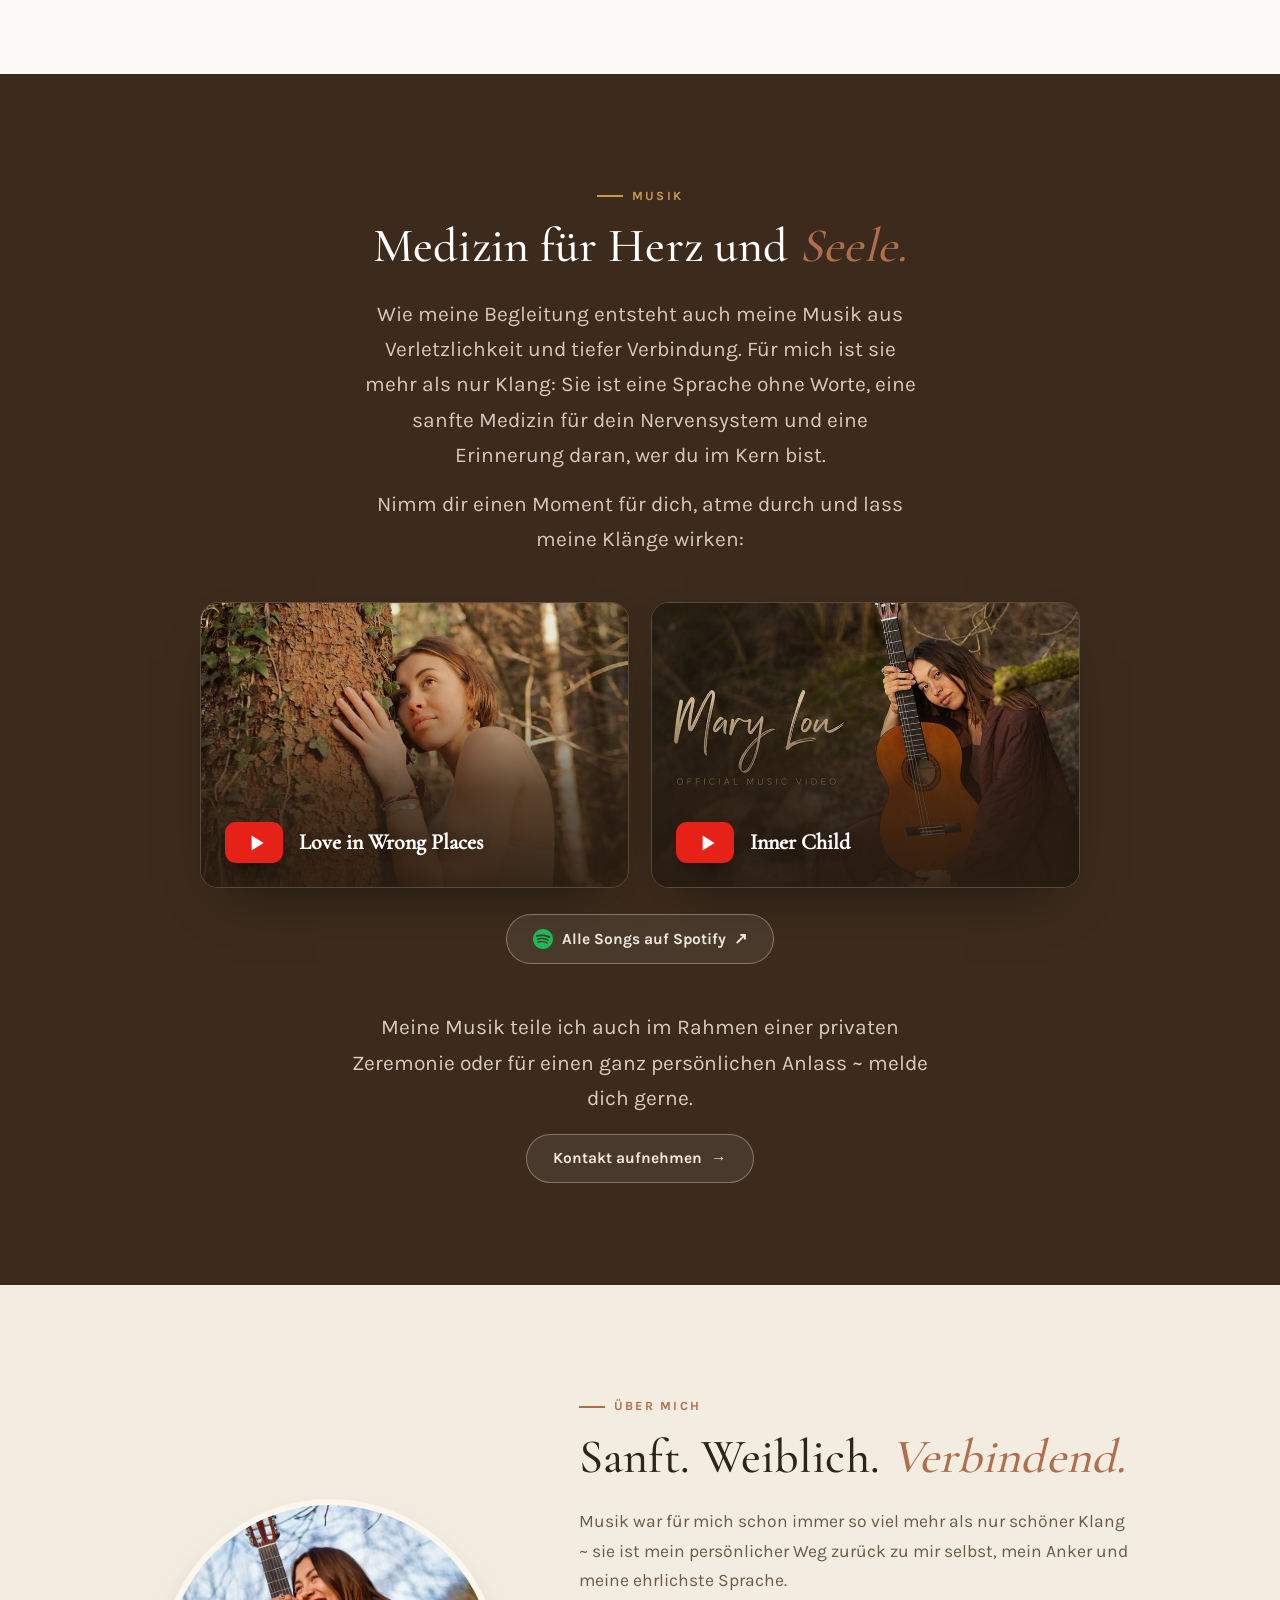
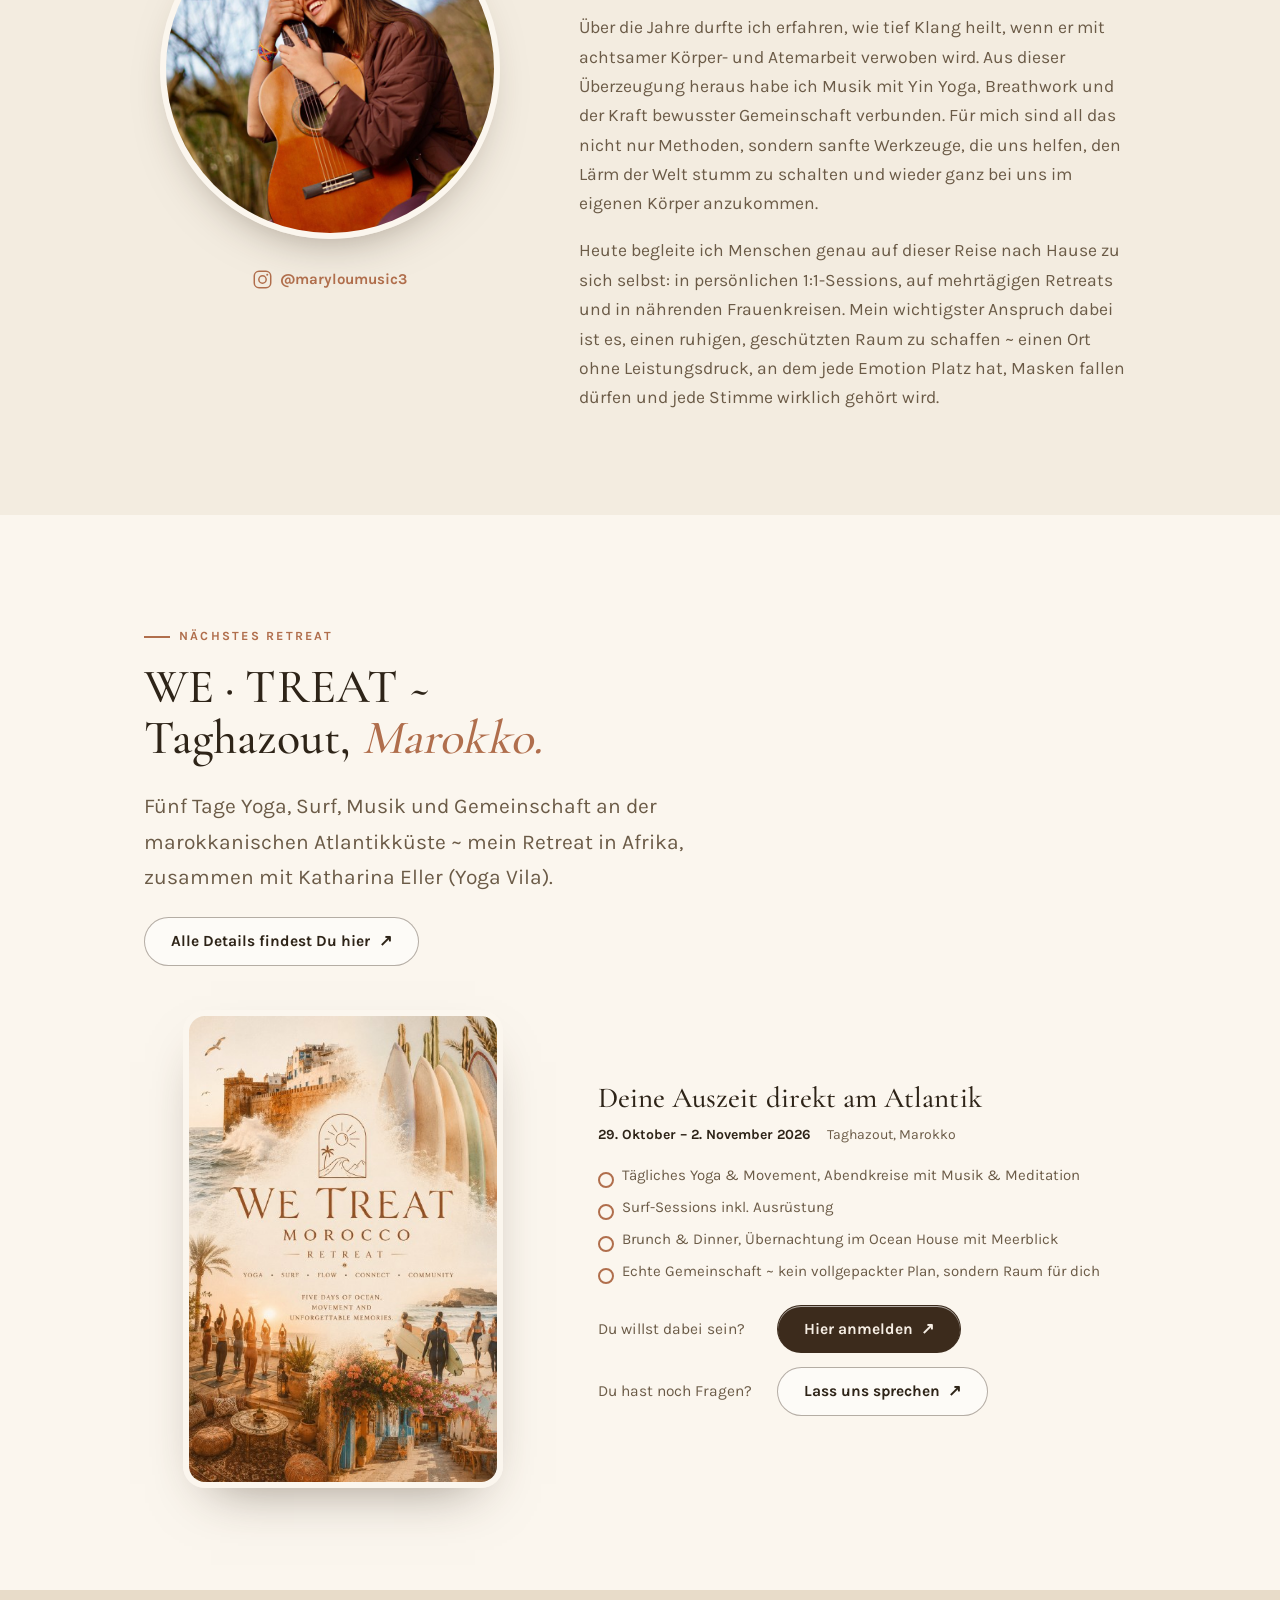
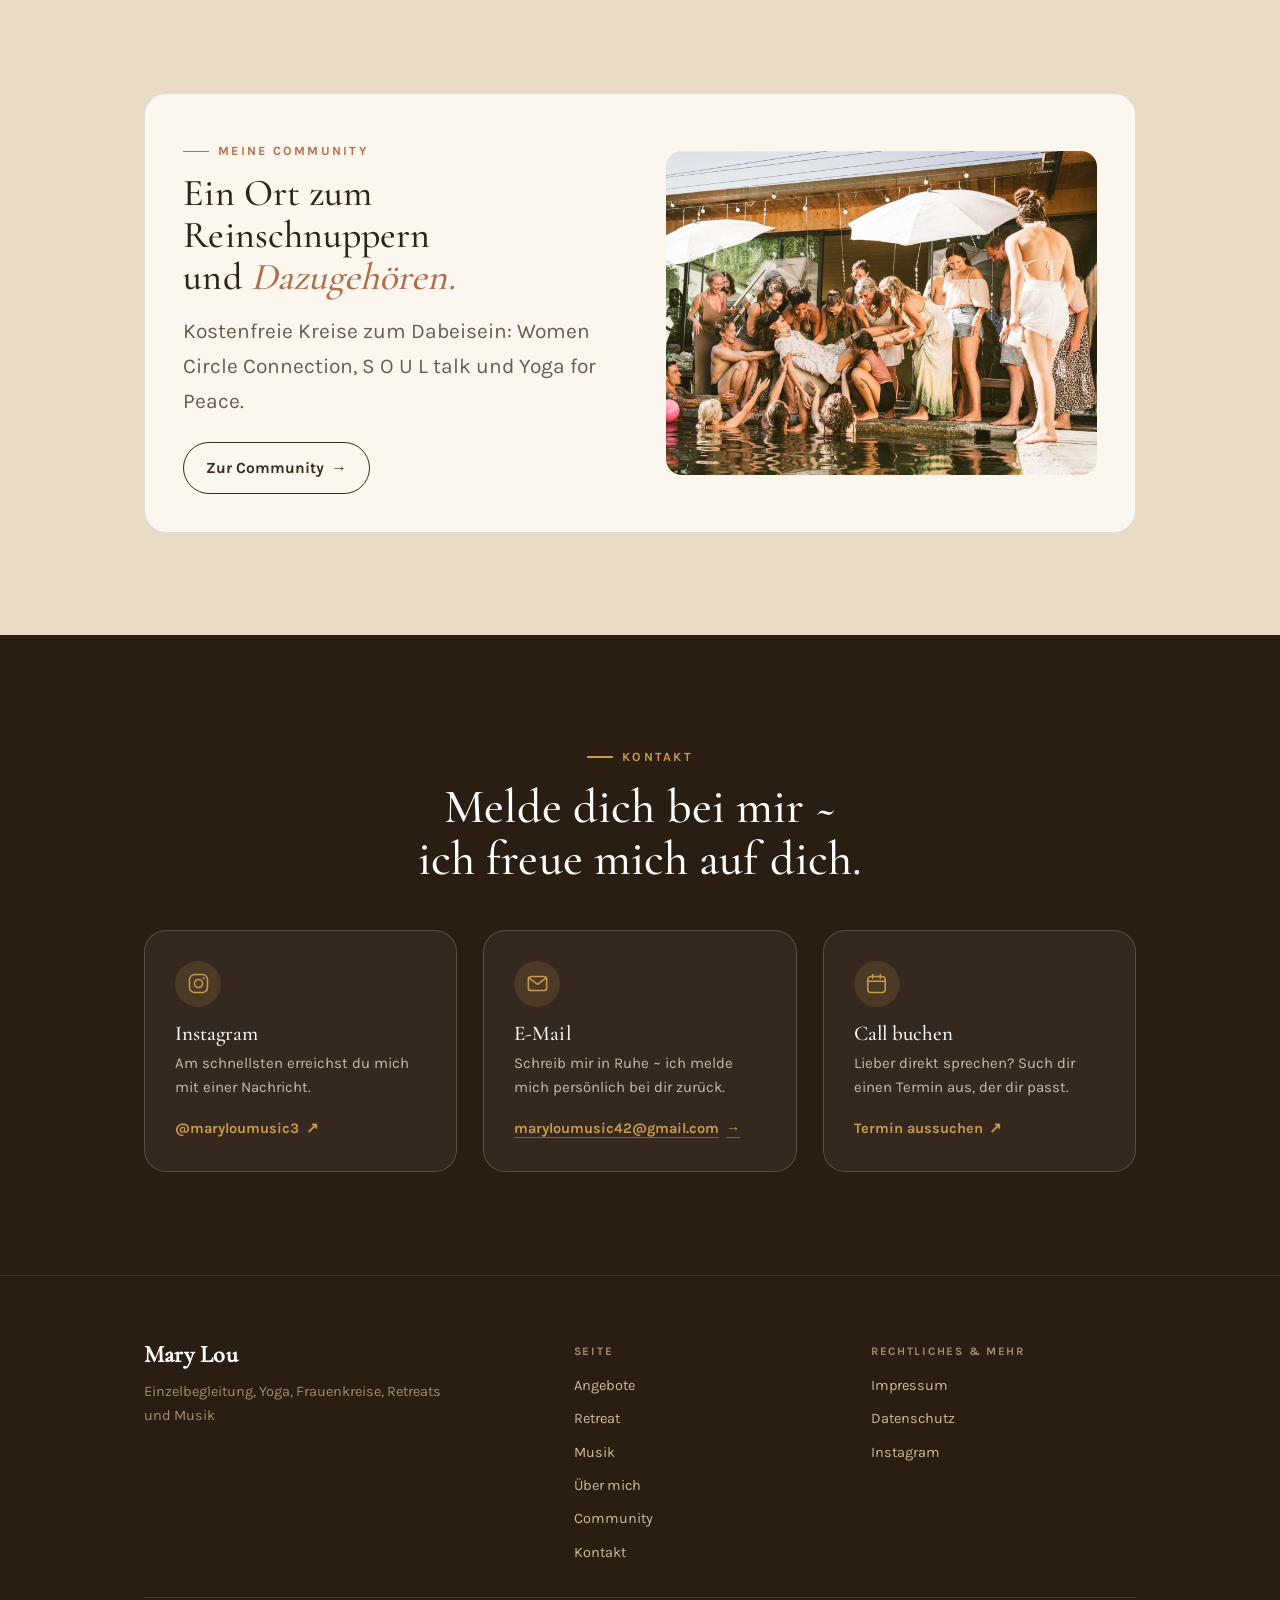
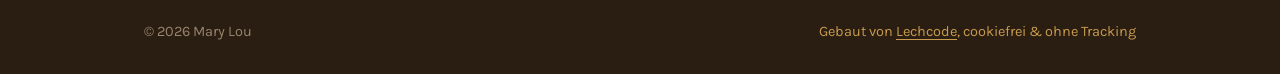
==== commit f099ea49: "Kundenwunsch umgesetzt (Cloud-Runner) · j-20260902-0726-marylou-ender-xpdv" ====
--- a/index.html
+++ b/index.html
@@ -372,7 +372,7 @@
       </a>
     </div>
     <div class="musik-anlass reveal">
-      <p>Meine Musik teile ich auch im Rahmen einer privaten Zeremonie oder für einen ganz persönlichen Anlass — melde dich gerne.</p>
+      <p>Meine Musik teile ich auch im Rahmen einer privaten Zeremonie oder für einen ganz persönlichen Anlass ~ melde dich gerne.</p>
       <a class="btn btn-ghost" href="#kontakt">Kontakt aufnehmen <span class="ar">→</span></a>
     </div>
   </div>
@@ -395,9 +395,9 @@
     <div class="ueber-text reveal">
       <span class="eyebrow">Über mich</span>
       <h2>Sanft. Weiblich. <em>Verbindend.</em></h2>
-      <p class="muted">Musik war für mich schon immer so viel mehr als nur schöner Klang — sie ist mein persönlicher Weg zurück zu mir selbst, mein Anker und meine ehrlichste Sprache.</p>
+      <p class="muted">Musik war für mich schon immer so viel mehr als nur schöner Klang ~ sie ist mein persönlicher Weg zurück zu mir selbst, mein Anker und meine ehrlichste Sprache.</p>
       <p class="muted">Über die Jahre durfte ich erfahren, wie tief Klang heilt, wenn er mit achtsamer Körper- und Atemarbeit verwoben wird. Aus dieser Überzeugung heraus habe ich Musik mit Yin Yoga, Breathwork und der Kraft bewusster Gemeinschaft verbunden. Für mich sind all das nicht nur Methoden, sondern sanfte Werkzeuge, die uns helfen, den Lärm der Welt stumm zu schalten und wieder ganz bei uns im eigenen Körper anzukommen.</p>
-      <p class="muted">Heute begleite ich Menschen genau auf dieser Reise nach Hause zu sich selbst: in persönlichen 1:1-Sessions, auf mehrtägigen Retreats und in nährenden Frauenkreisen. Mein wichtigster Anspruch dabei ist es, einen ruhigen, geschützten Raum zu schaffen — einen Ort ohne Leistungsdruck, an dem jede Emotion Platz hat, Masken fallen dürfen und jede Stimme wirklich gehört wird.</p>
+      <p class="muted">Heute begleite ich Menschen genau auf dieser Reise nach Hause zu sich selbst: in persönlichen 1:1-Sessions, auf mehrtägigen Retreats und in nährenden Frauenkreisen. Mein wichtigster Anspruch dabei ist es, einen ruhigen, geschützten Raum zu schaffen ~ einen Ort ohne Leistungsdruck, an dem jede Emotion Platz hat, Masken fallen dürfen und jede Stimme wirklich gehört wird.</p>
     </div>
   </div>
 </section>
@@ -407,8 +407,8 @@
   <div class="wrap">
     <div class="sec-head reveal">
       <span class="eyebrow">Nächstes Retreat</span>
-      <h2>WE&nbsp;·&nbsp;TREAT — Taghazout, <em>Marokko.</em></h2>
-      <p>Fünf Tage Yoga, Surf, Musik und Gemeinschaft an der marokkanischen Atlantikküste — mein Retreat in Afrika, zusammen mit Katharina Eller (Yoga Vila).</p>
+      <h2>WE&nbsp;·&nbsp;TREAT ~ Taghazout, <em>Marokko.</em></h2>
+      <p>Fünf Tage Yoga, Surf, Musik und Gemeinschaft an der marokkanischen Atlantikküste ~ mein Retreat in Afrika, zusammen mit Katharina Eller (Yoga Vila).</p>
       <p style="margin-top:22px"><a class="btn btn-ghost" href="assets/we-treat-morocco-2026.pdf" target="_blank" rel="noopener" aria-label="Alle Details findest Du hier — PDF öffnen">Alle Details findest Du hier <span class="ar">↗</span></a></p>
     </div>
     <div class="retreat-card reveal">
@@ -425,7 +425,7 @@
           <li>Tägliches Yoga &amp; Movement, Abendkreise mit Musik &amp; Meditation</li>
           <li>Surf-Sessions inkl. Ausrüstung</li>
           <li>Brunch &amp; Dinner, Übernachtung im Ocean House mit Meerblick</li>
-          <li>Echte Gemeinschaft — kein vollgepackter Plan, sondern Raum für dich</li>
+          <li>Echte Gemeinschaft ~ kein vollgepackter Plan, sondern Raum für dich</li>
         </ul>
         <div class="retreat-cta">
           <p class="cta-zeile"><span class="frage">Du willst dabei sein?</span>
@@ -458,7 +458,7 @@
 <!-- KONTAKT -->
 <section class="kontakt" id="kontakt">
   <div class="wrap sec">
-    <div class="sec-head center reveal" style="max-width:52ch"><span class="eyebrow" style="justify-content:center">Kontakt</span><h2>Melde dich bei mir — ich freue mich auf dich.</h2></div>
+    <div class="sec-head center reveal" style="max-width:52ch"><span class="eyebrow" style="justify-content:center">Kontakt</span><h2>Melde dich bei mir ~ ich freue mich auf dich.</h2></div>
     <div class="wege reveal">
       <a class="weg" href="https://www.instagram.com/maryloumusic3/" target="_blank" rel="noopener">
         <span class="weg-ic" aria-hidden="true">
@@ -473,7 +473,7 @@
           <svg viewBox="0 0 24 24" fill="none" stroke="currentColor" stroke-width="1.6"><rect x="2.4" y="4.6" width="19.2" height="14.8" rx="3"/><path d="m3.4 6.4 8.6 6.4 8.6-6.4" stroke-linecap="round" stroke-linejoin="round"/></svg>
         </span>
         <h3>E-Mail</h3>
-        <p>Schreib mir in Ruhe — ich melde mich persönlich bei dir zurück.</p>
+        <p>Schreib mir in Ruhe ~ ich melde mich persönlich bei dir zurück.</p>
         <span class="weg-cta">maryloumusic42@gmail.com <span class="ar">→</span></span>
       </a>
       <a class="weg" href="https://cal.com/marylouu/connection-call-3?layout=mobile&amp;overlayCalendar=true" target="_blank" rel="noopener">
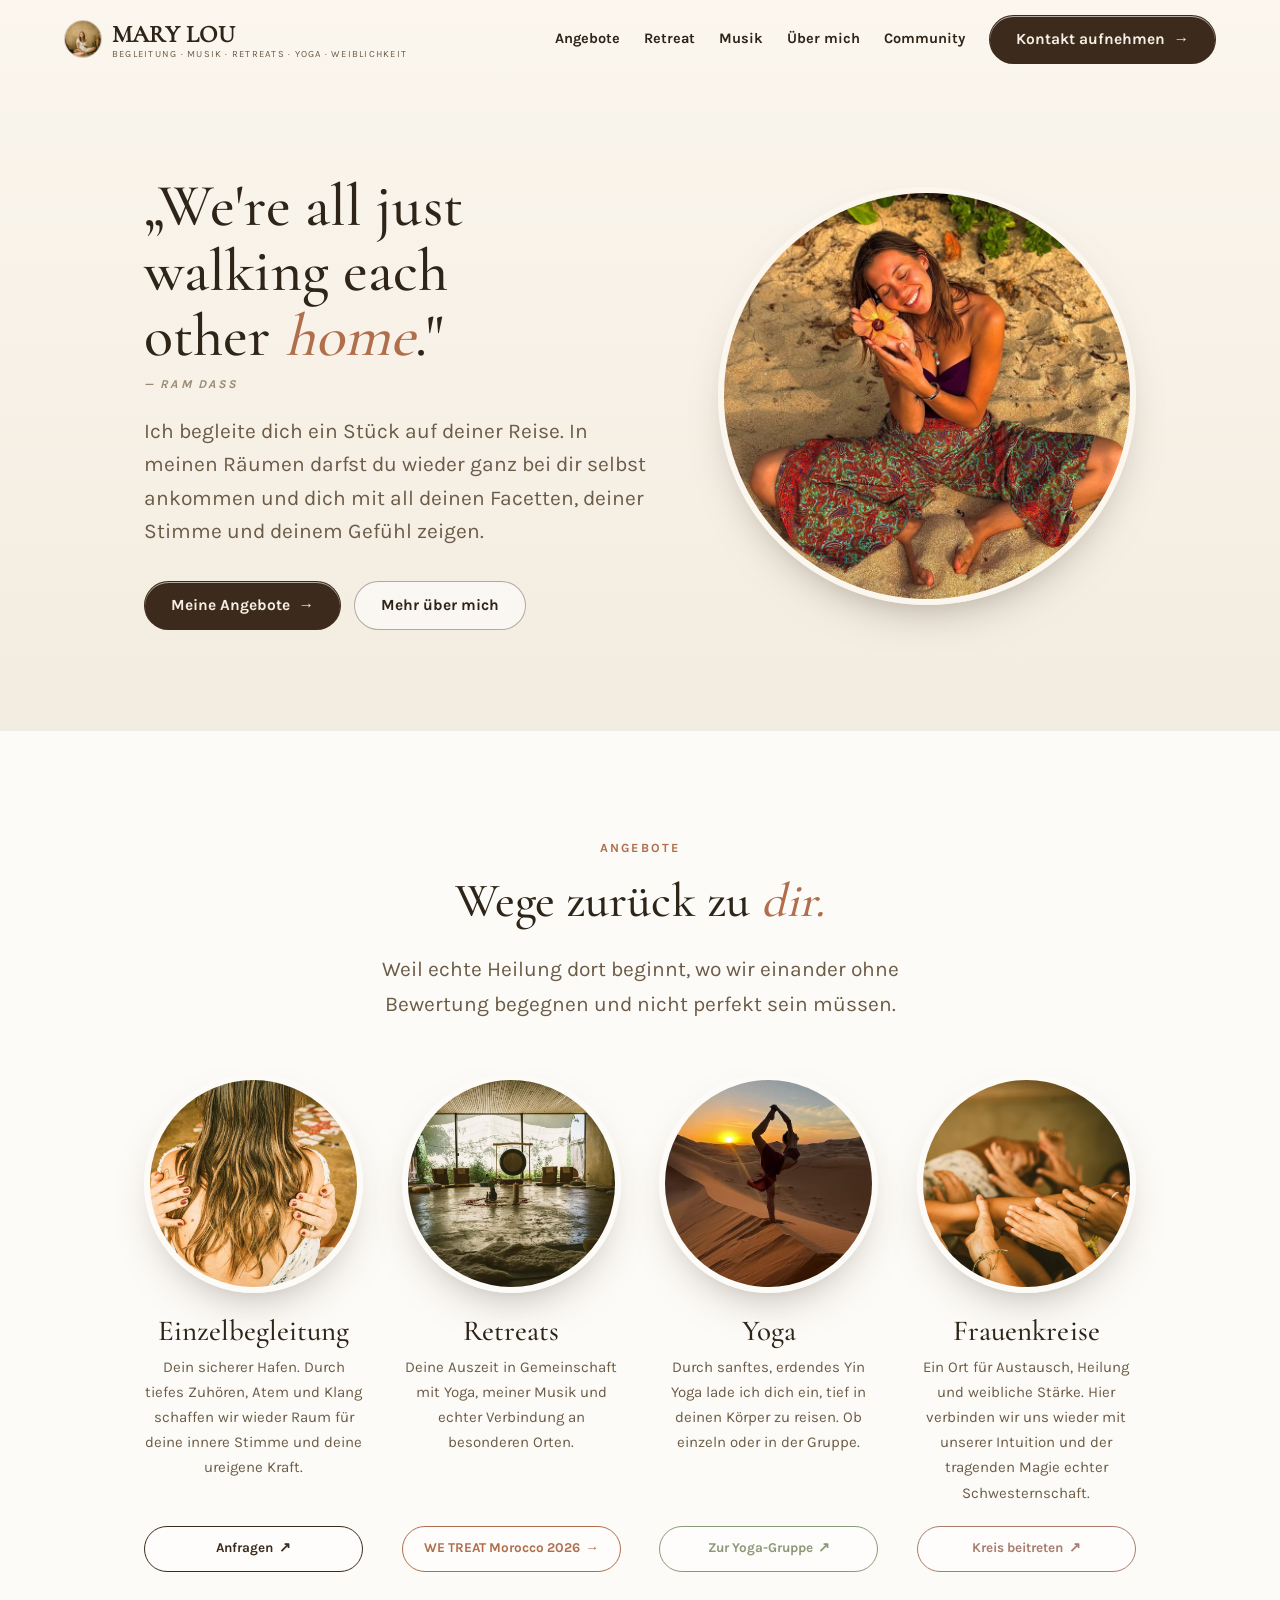
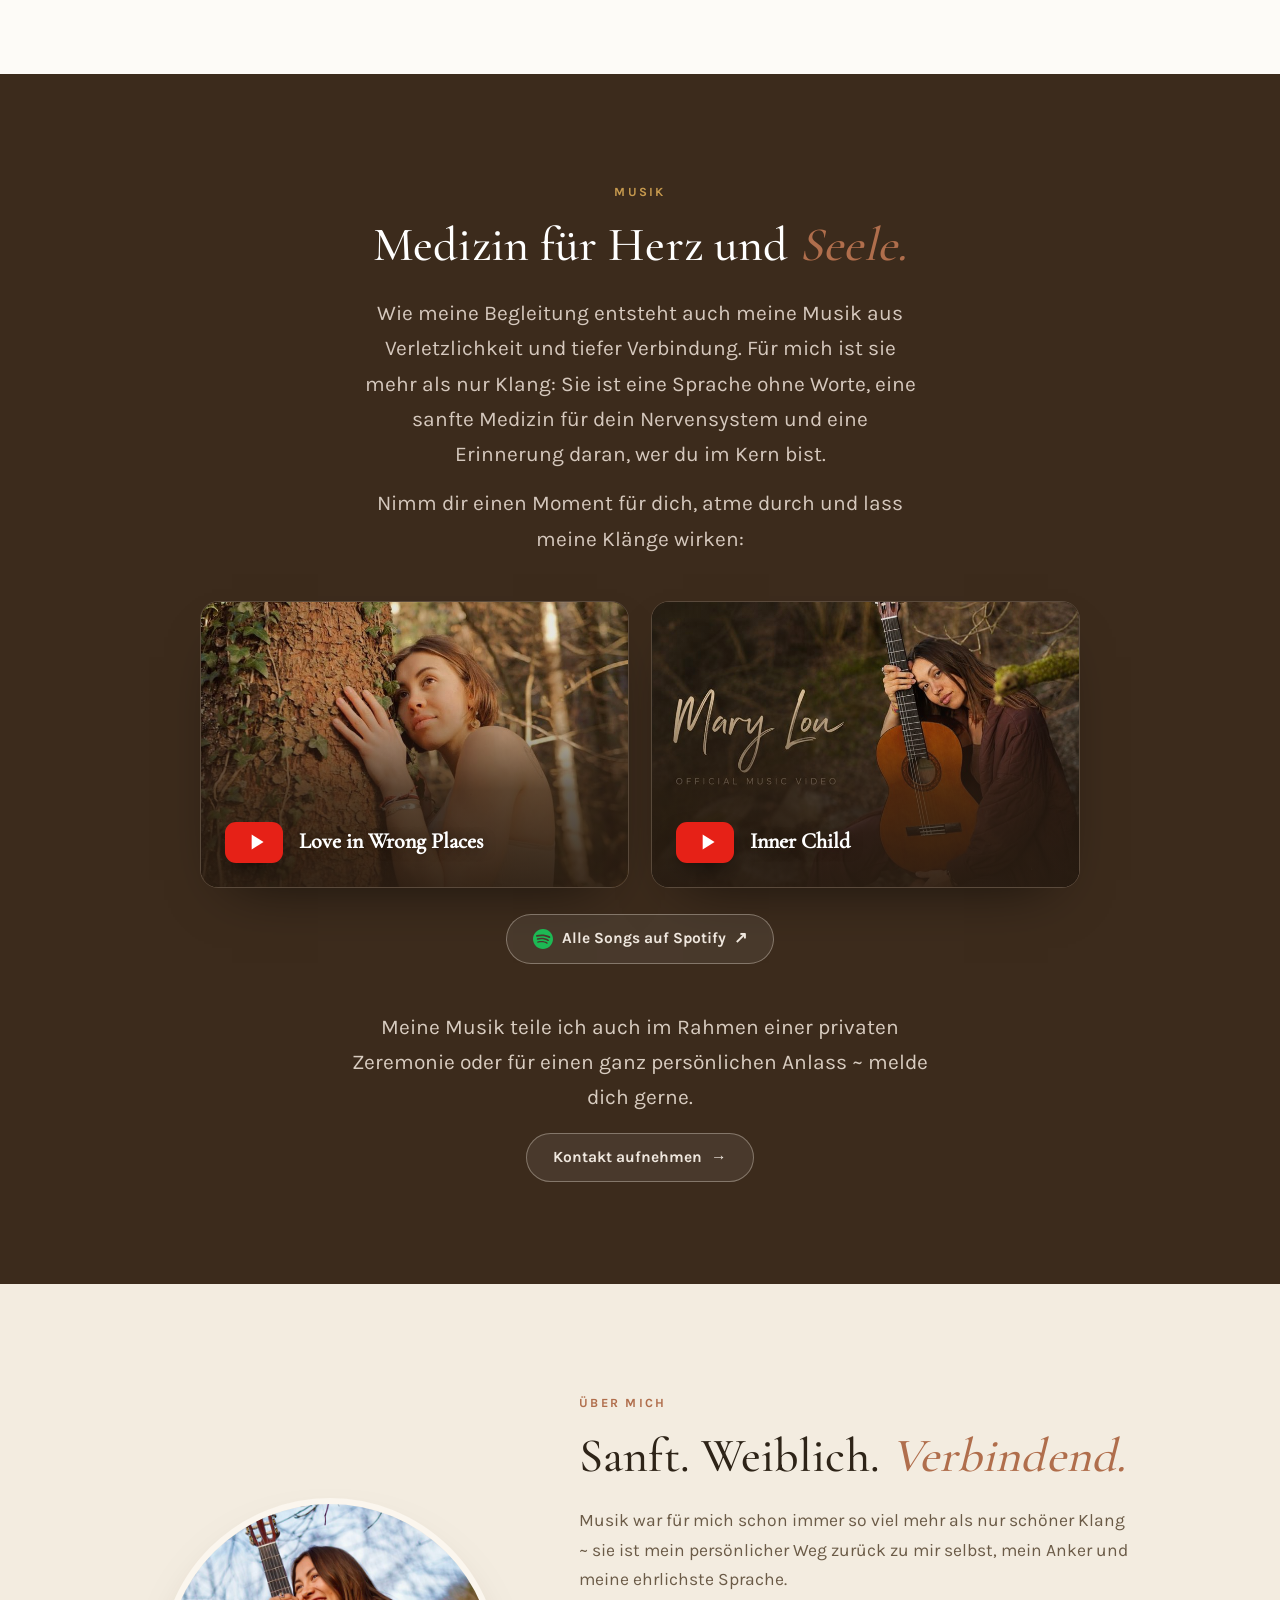
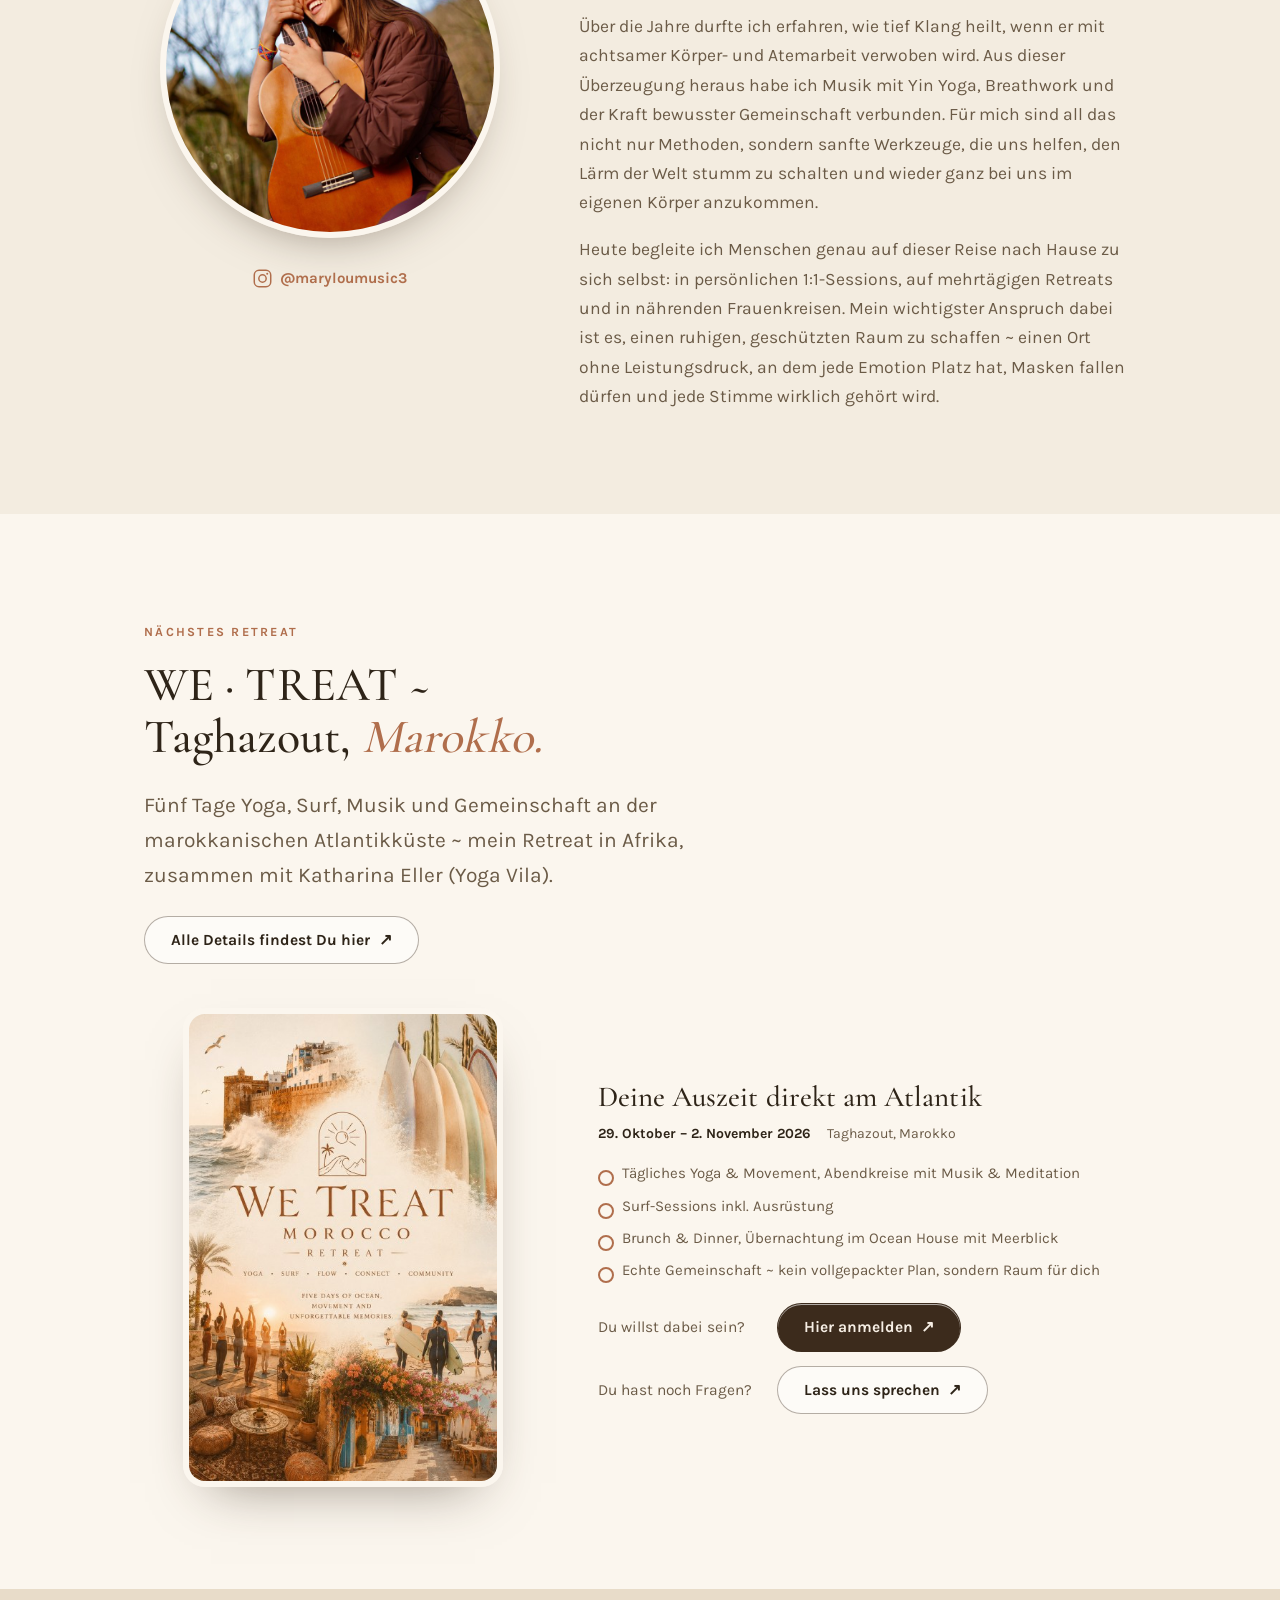
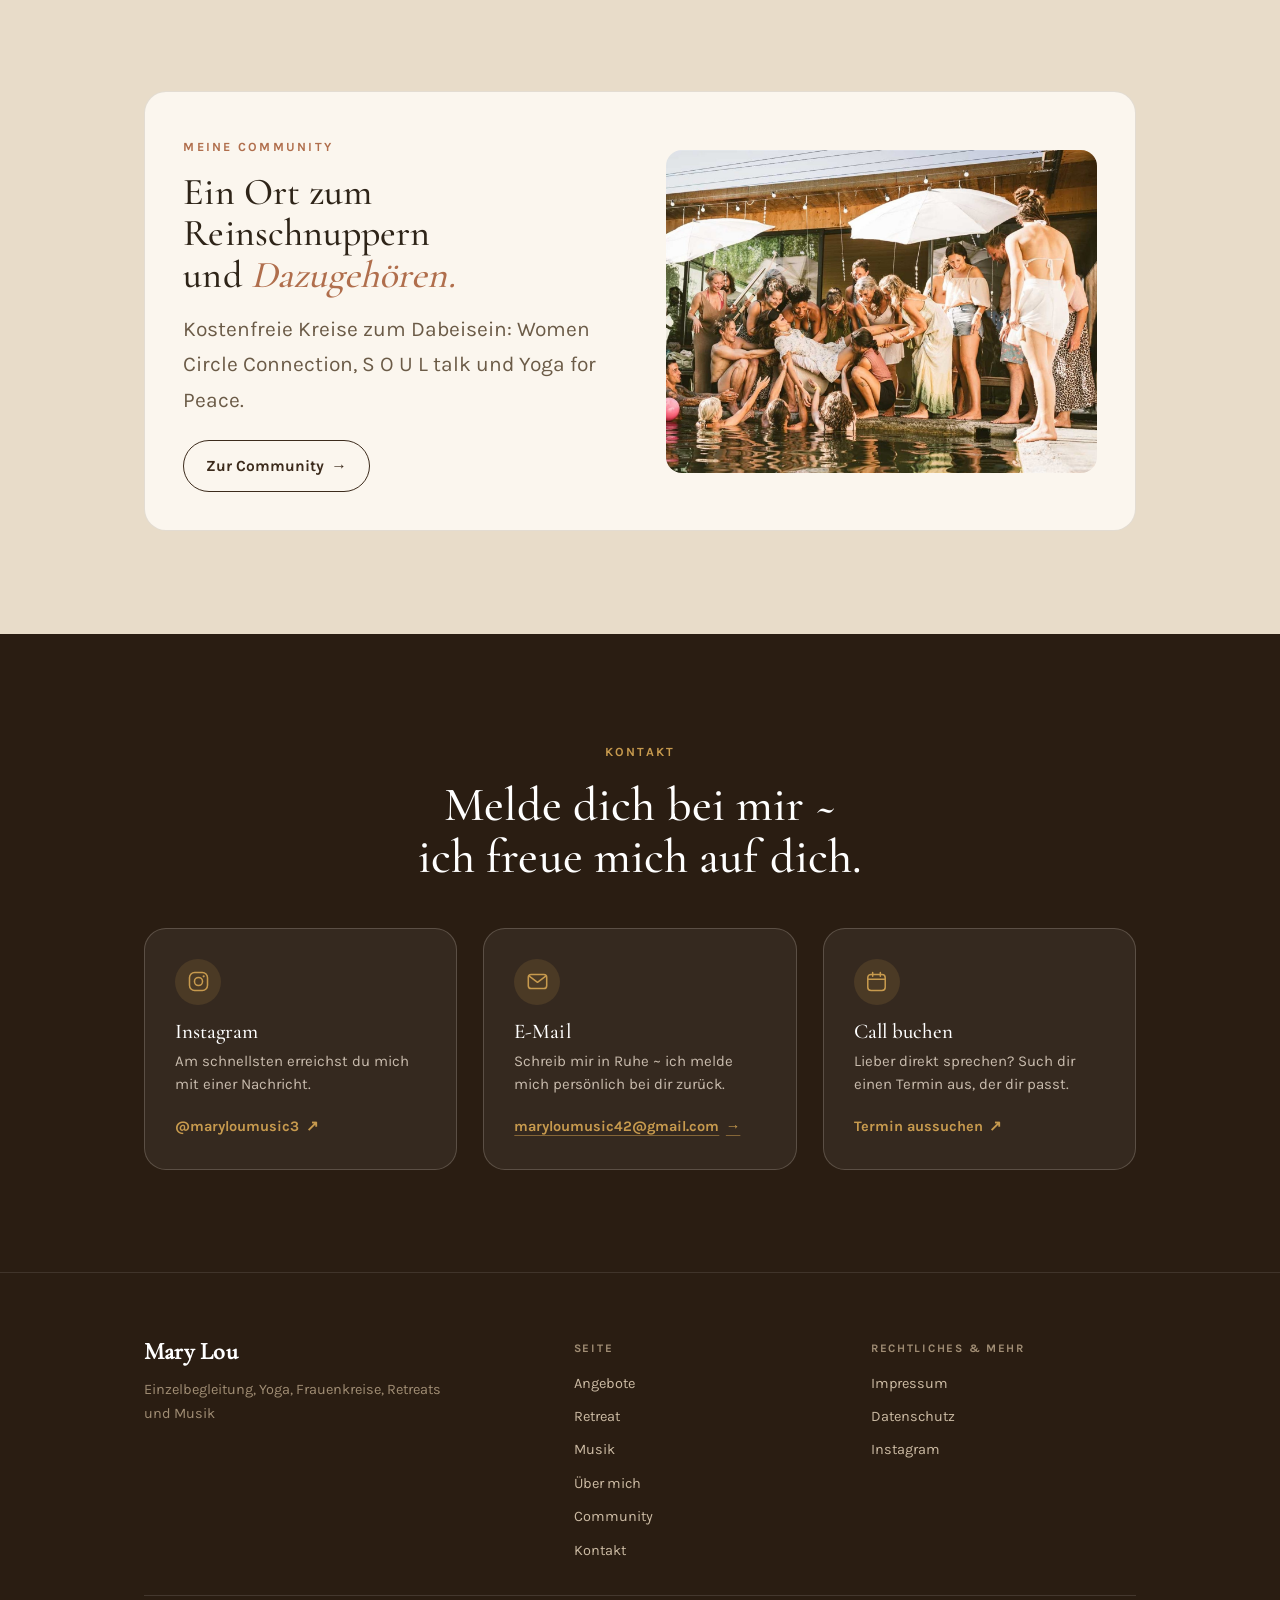
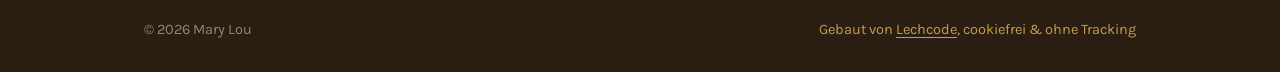
==== commit 165367cf: "Striche vor den Bereichs-Titeln entfernt; Stichwoerter unter Mary Lou jetzt auch auf dem Handy sicht" ====
--- a/index.html
+++ b/index.html
@@ -66,7 +66,6 @@
 .wrap{max-width:var(--maxw);margin-inline:auto;padding-inline:var(--gut)}
 .sec{padding-block:clamp(58px, 8vw, 116px)}
 .eyebrow{font-family:var(--sans);font-weight:700;font-size:12.5px;letter-spacing:.18em;text-transform:uppercase;color:var(--clay);display:inline-flex;align-items:center;gap:.7em}
-.eyebrow::before{content:"";width:26px;height:1.5px;background:var(--clay)}
 .lede{font-size:var(--s1);color:var(--ink-soft);line-height:1.6}
 .sec-head{max-width:56ch}
 .sec-head h2{font-size:var(--h2);margin:.3em 0 .5em}
@@ -178,7 +177,7 @@
 
 /* MUSIK */
 .musik{background:var(--cocoa);color:#EFE7DE}
-.musik .eyebrow{color:var(--gold)}.musik .eyebrow::before{background:var(--gold)}
+.musik .eyebrow{color:var(--gold)}
 .musik .sec-head h2{color:#fff}
 .musik .sec-head p{color:#d5c8bd}
 .players{display:grid;grid-template-columns:1fr 1fr;gap:clamp(16px,2vw,22px);margin-top:44px;max-width:880px;margin-inline:auto}
@@ -206,7 +205,7 @@
 
 /* KONTAKT */
 .kontakt{background:var(--cocoa-deep);color:#E9E0DA}
-.kontakt .eyebrow{color:var(--gold)}.kontakt .eyebrow::before{background:var(--gold)}
+.kontakt .eyebrow{color:var(--gold)}
 .kontakt h2{color:#fff;font-size:var(--h2)}
 .kontakt .sec-head{margin-inline:auto}
 .wege{display:grid;grid-template-columns:repeat(3,1fr);gap:clamp(16px,2.2vw,26px);margin-top:clamp(30px,4vw,44px)}
@@ -241,7 +240,6 @@
 .foto .reveal{opacity:1!important;transform:none!important}
 
 @media (max-width:1080px){
-  .brand span{display:none}
   .navlinks{gap:18px}
 }
 @media (max-width:900px){
@@ -253,7 +251,9 @@
   .hero-photo{order:-1}
   .ueber-figur{order:-1}
   .karten{grid-template-columns:1fr 1fr}
-  .brand span{display:none}
+  .brand span{white-space:normal;font-size:8.5px;letter-spacing:.1em;line-height:1.35}
+  .brand{gap:8px;max-width:62vw}
+  .brand b{font-size:21px}
   .players{grid-template-columns:1fr}
   .com-teaser{grid-template-columns:1fr}
   .com-bild{order:-1}
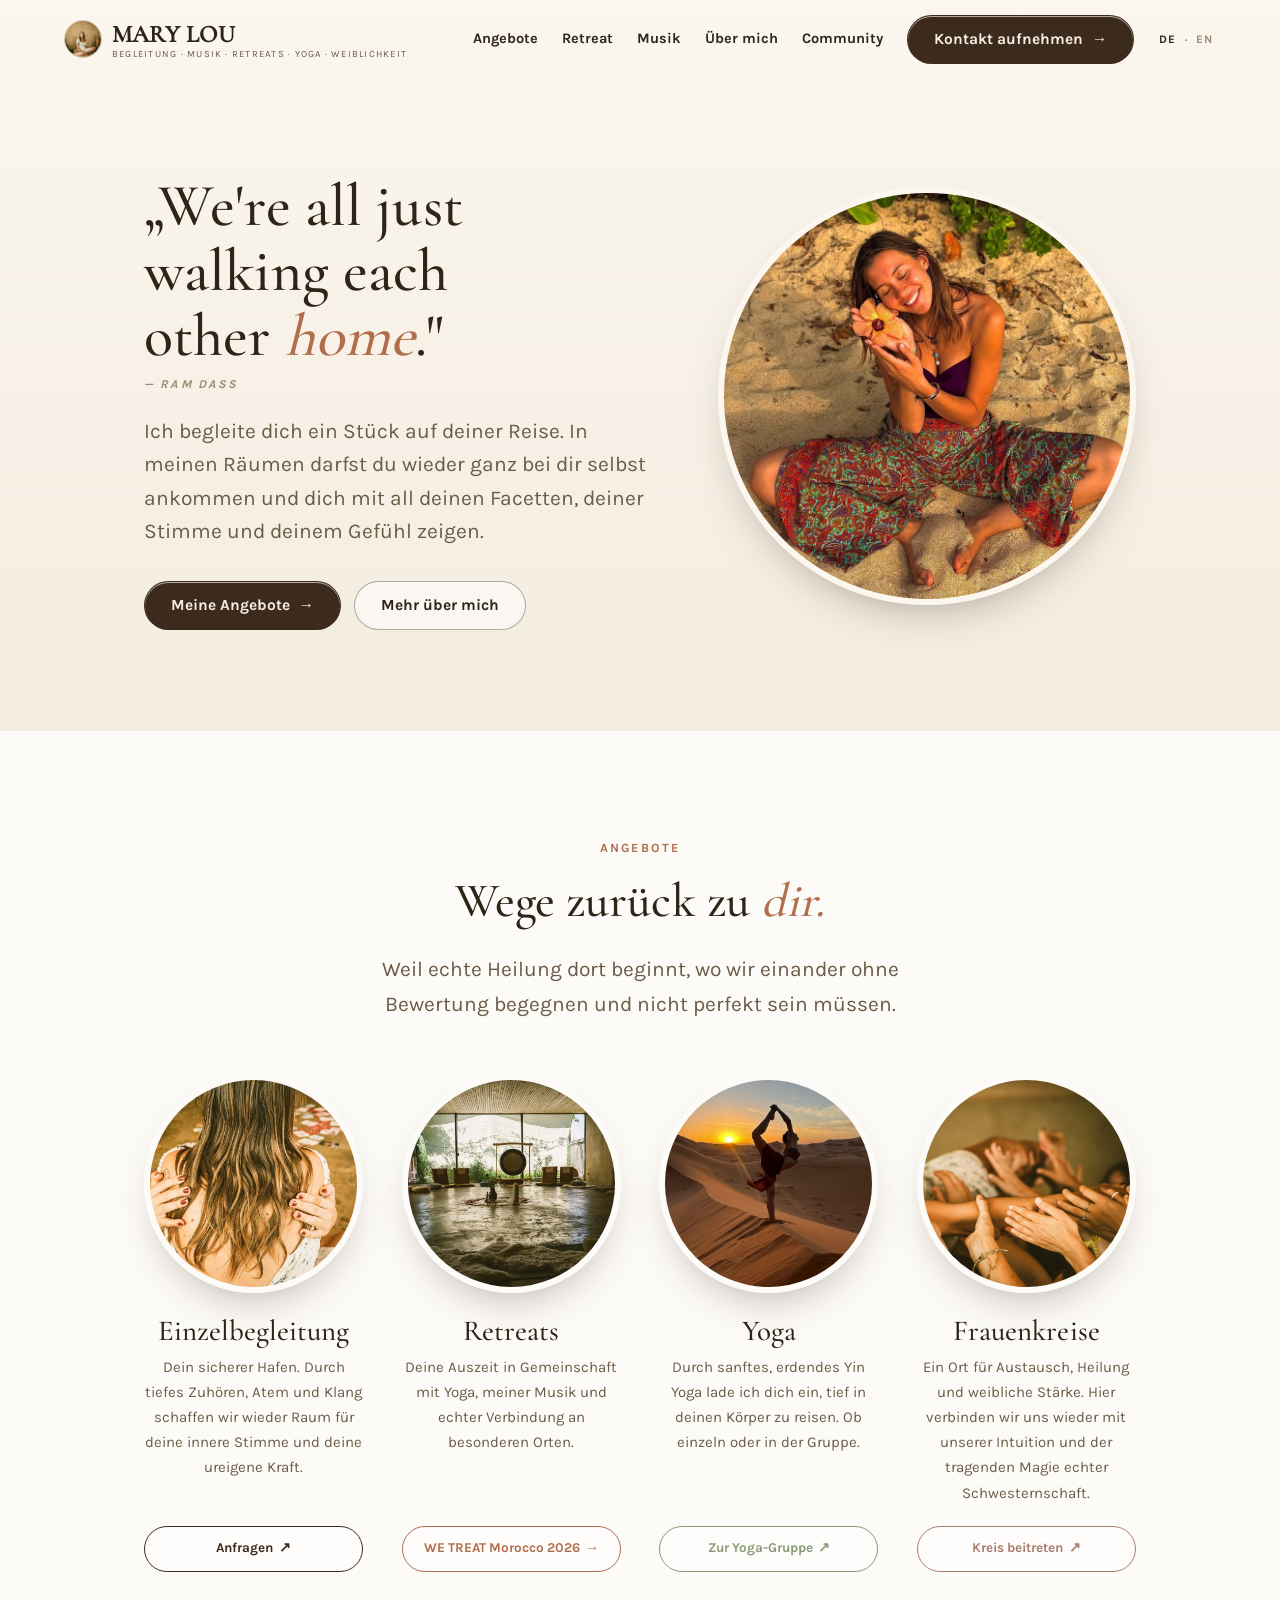
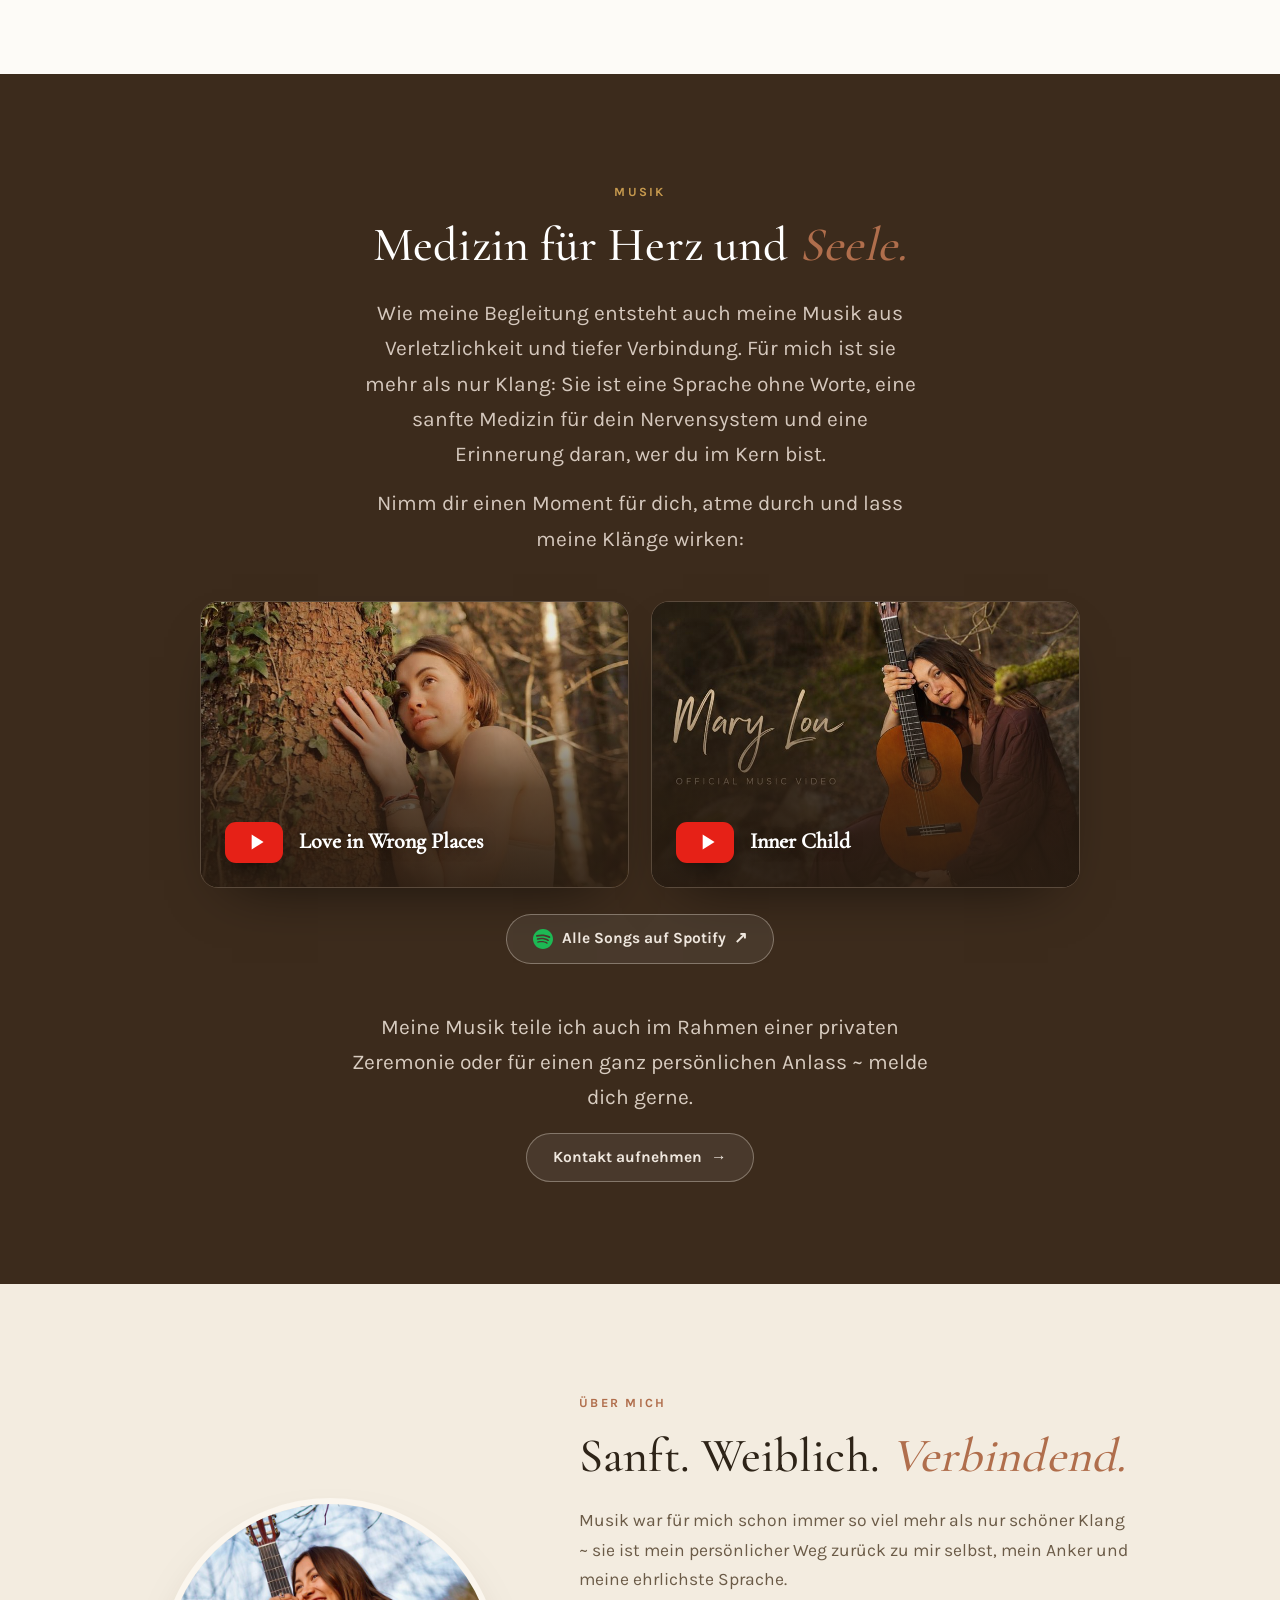
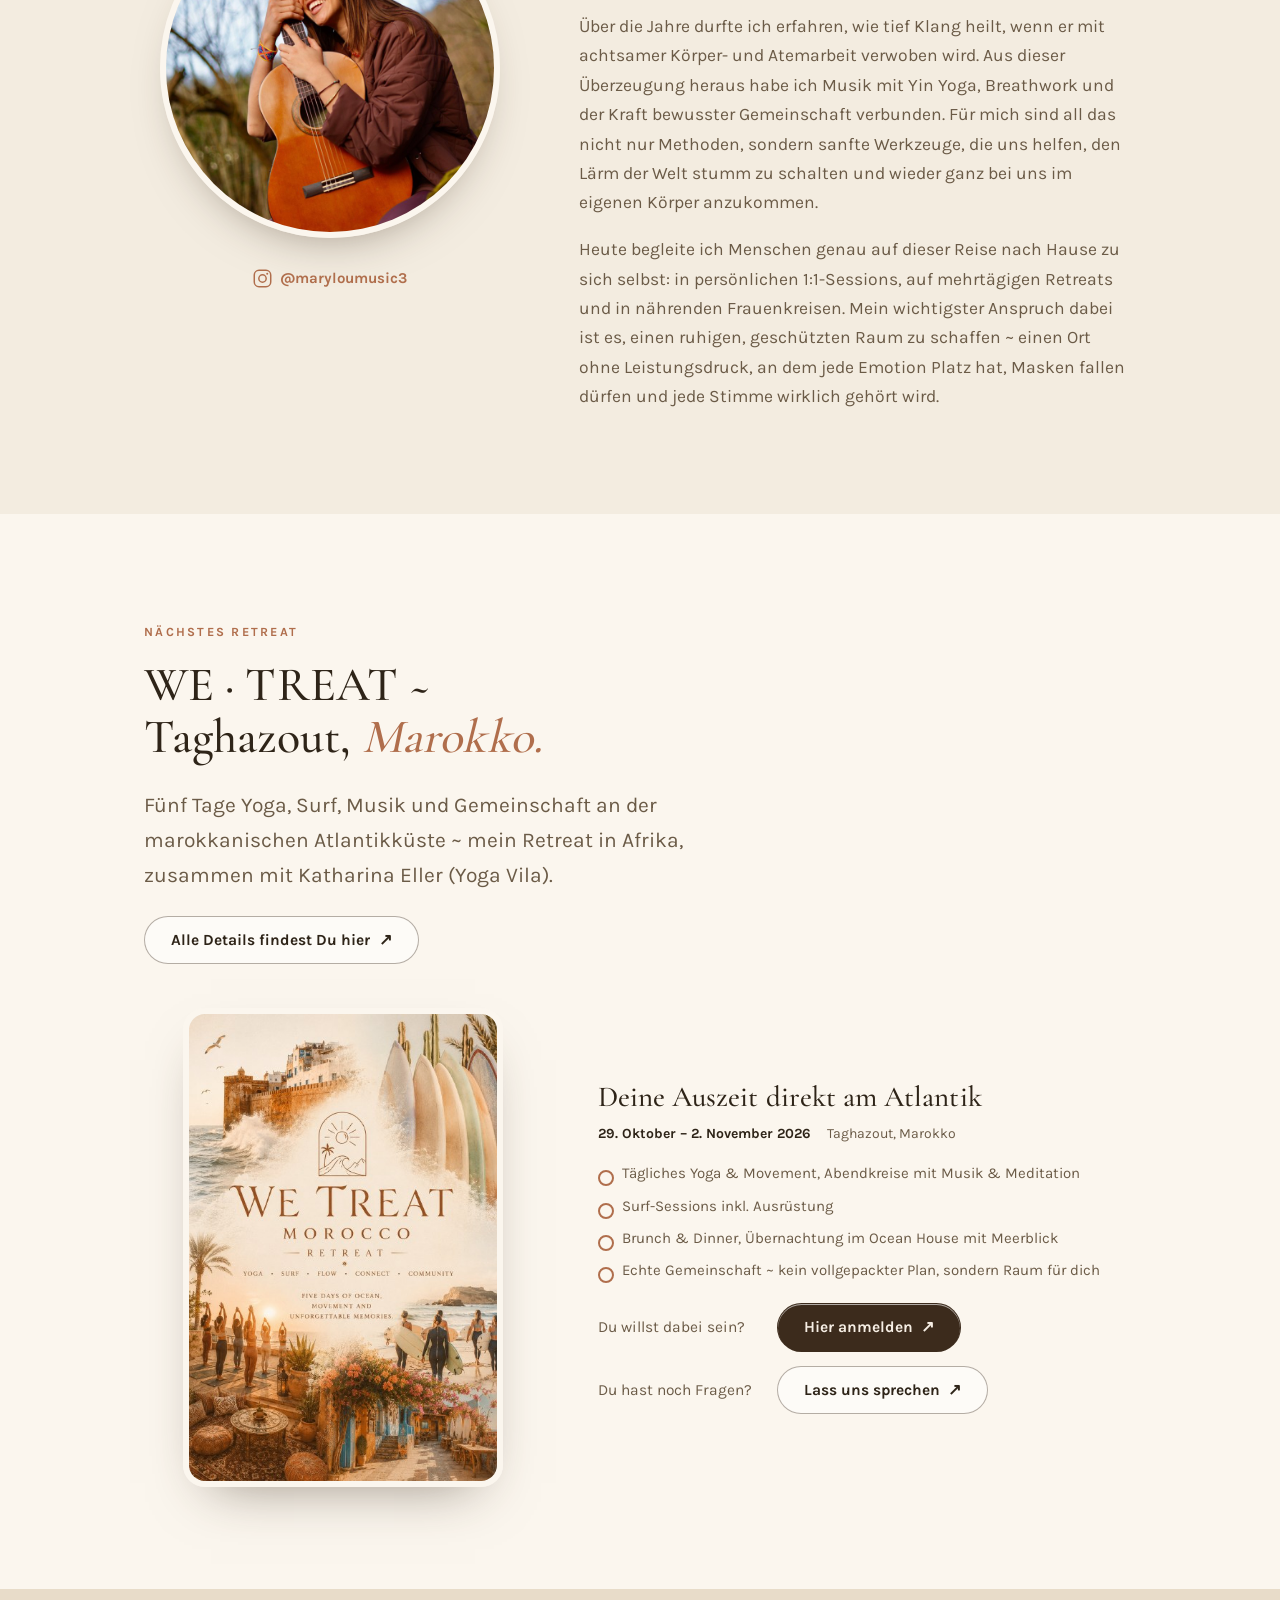
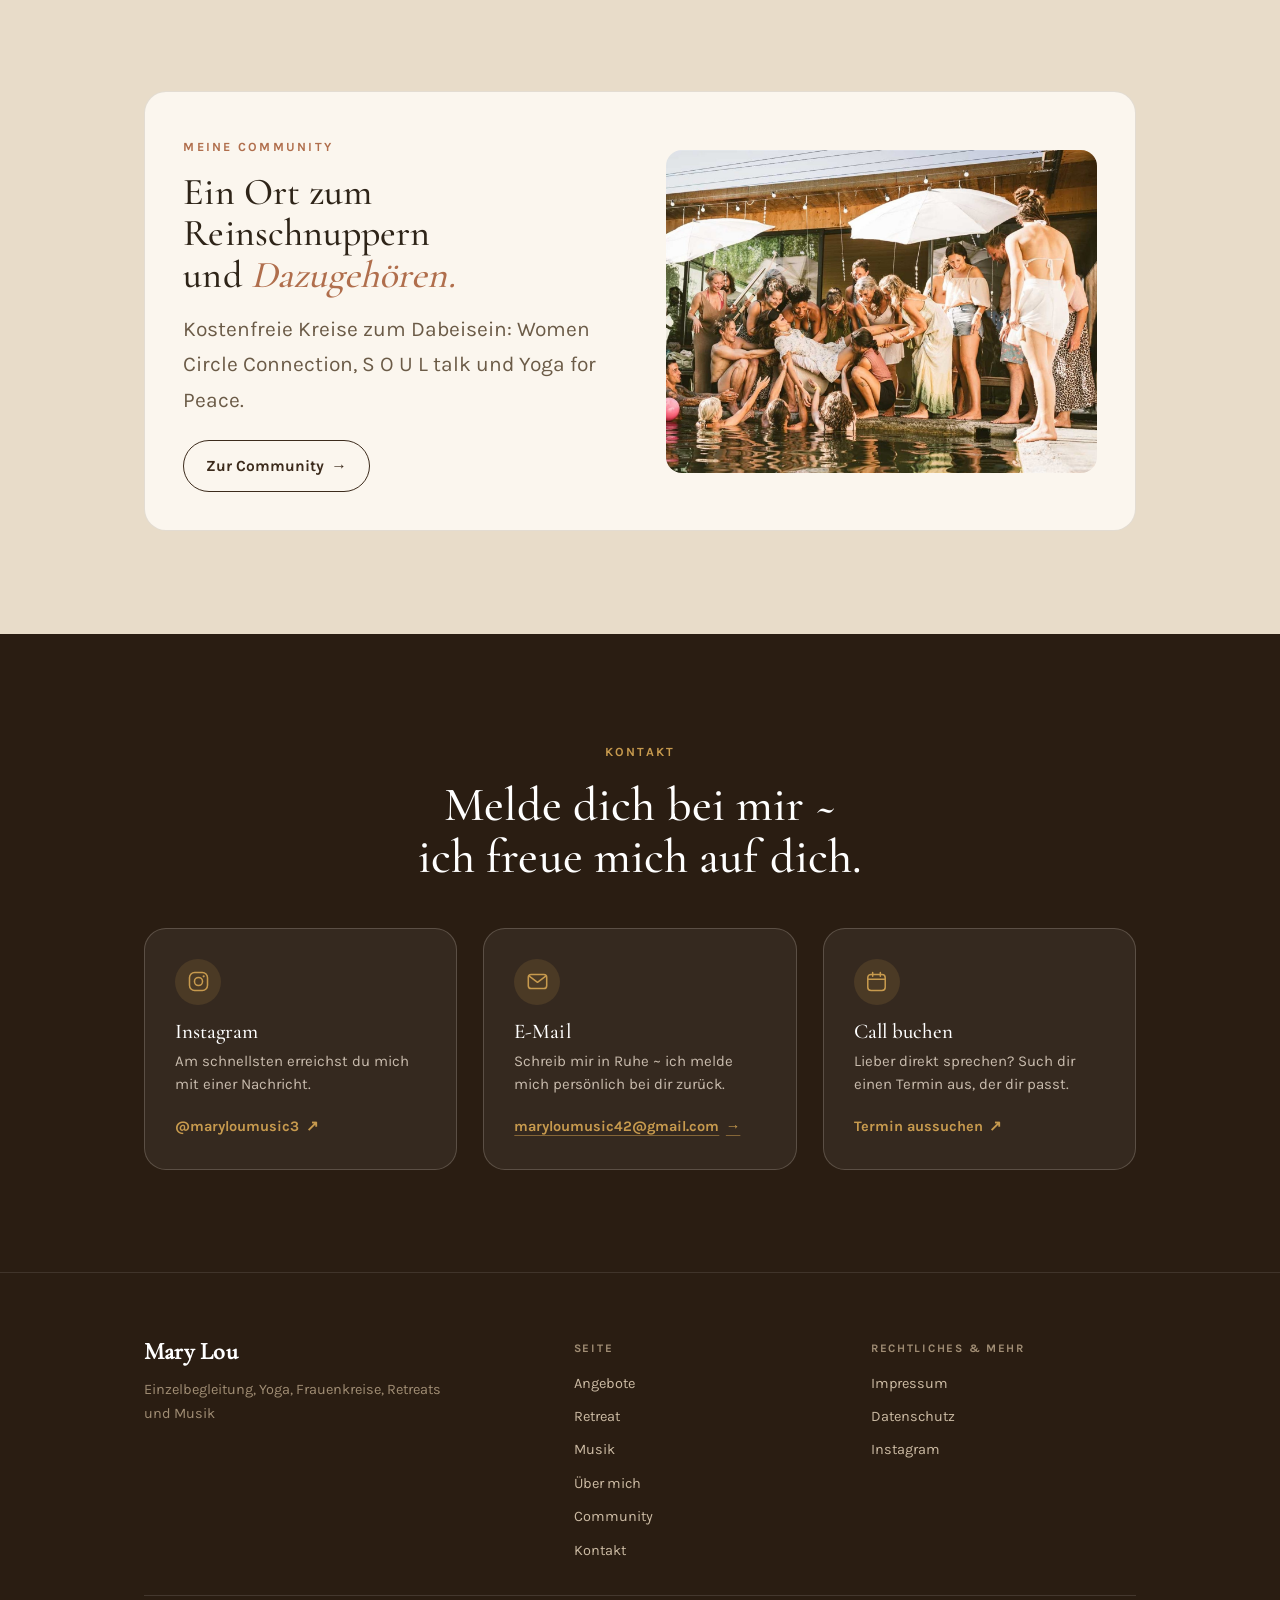
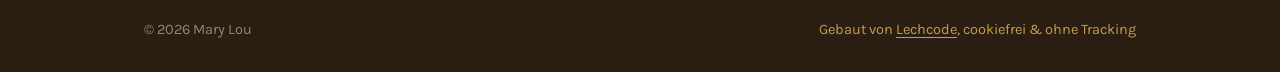
==== commit 1a1fbfba: "Sprachumschalter DE/EN (Vorschau): Woerterbuch in assets/i18n.js, Schalter oben rechts, Links tragen" ====
--- a/index.html
+++ b/index.html
@@ -99,6 +99,11 @@
 .navlinks a:not(.btn):hover{text-decoration:none}
 .burger{display:none;width:46px;height:46px;border:1px solid var(--line-strong);border-radius:12px;background:none;cursor:pointer;flex-direction:column;justify-content:center;gap:5px}
 .burger span{height:2px;width:20px;background:var(--ink);margin-inline:auto;transition:.3s}
+.nav-rechts{display:flex;align-items:center;gap:22px}
+.lang{display:inline-flex;align-items:center;gap:5px;font-family:var(--sans);font-size:11.5px;font-weight:700;letter-spacing:.1em;color:var(--ink-faint);white-space:nowrap}
+.lang a{color:var(--ink-faint);padding:8px 3px;transition:color .2s}
+.lang a:hover{color:var(--clay);text-decoration:none}
+.lang a[aria-current="true"]{color:var(--ink)}
 .menu-open .burger span:nth-child(1){transform:translateY(7px) rotate(45deg)}
 .menu-open .burger span:nth-child(2){opacity:0}
 .menu-open .burger span:nth-child(3){transform:translateY(-7px) rotate(-45deg)}
@@ -243,6 +248,7 @@
   .navlinks{gap:18px}
 }
 @media (max-width:900px){
+  .nav-rechts{gap:10px}
   .navlinks{position:fixed;inset:0;background:var(--cream);flex-direction:column;justify-content:center;gap:26px;transform:translateX(100%);transition:transform .4s var(--ease);z-index:40}
   .navlinks a:not(.btn){font-size:23px;font-family:var(--serif);font-weight:600;color:var(--ink)}
   .menu-open .navlinks{transform:none}.burger{display:flex;z-index:45}
@@ -268,6 +274,7 @@
 
 <nav class="nav" id="nav" aria-label="Hauptnavigation">
   <a class="brand" href="#top"><img src="assets/foto-ueber.jpg" width="76" height="76" alt="" loading="eager"><span class="btxt"><b>Mary Lou</b><span>Begleitung · Musik · Retreats · Yoga · Weiblichkeit</span></span></a>
+  <div class="nav-rechts">
   <div class="navlinks" id="menu">
     <a href="#angebote">Angebote</a>
     <a href="#retreat">Retreat</a>
@@ -276,7 +283,9 @@
     <a href="community.html">Community</a>
     <a href="#kontakt" class="btn btn-primary">Kontakt aufnehmen <span class="ar">→</span></a>
   </div>
+  <div class="lang" role="group" aria-label="Sprache wählen"><a href="?lang=de" data-lang="de" aria-current="true" hreflang="de">DE</a><span aria-hidden="true">·</span><a href="?lang=en" data-lang="en" aria-current="false" hreflang="en">EN</a></div>
   <button class="burger" id="burger" aria-label="Menü öffnen" aria-expanded="false" aria-controls="menu"><span></span><span></span><span></span></button>
+  </div>
 </nav>
 
 <main id="inhalt"><span id="top"></span>
@@ -527,5 +536,6 @@
 });
 
 </script>
+<script src="assets/i18n.js"></script>
 </body>
 </html>
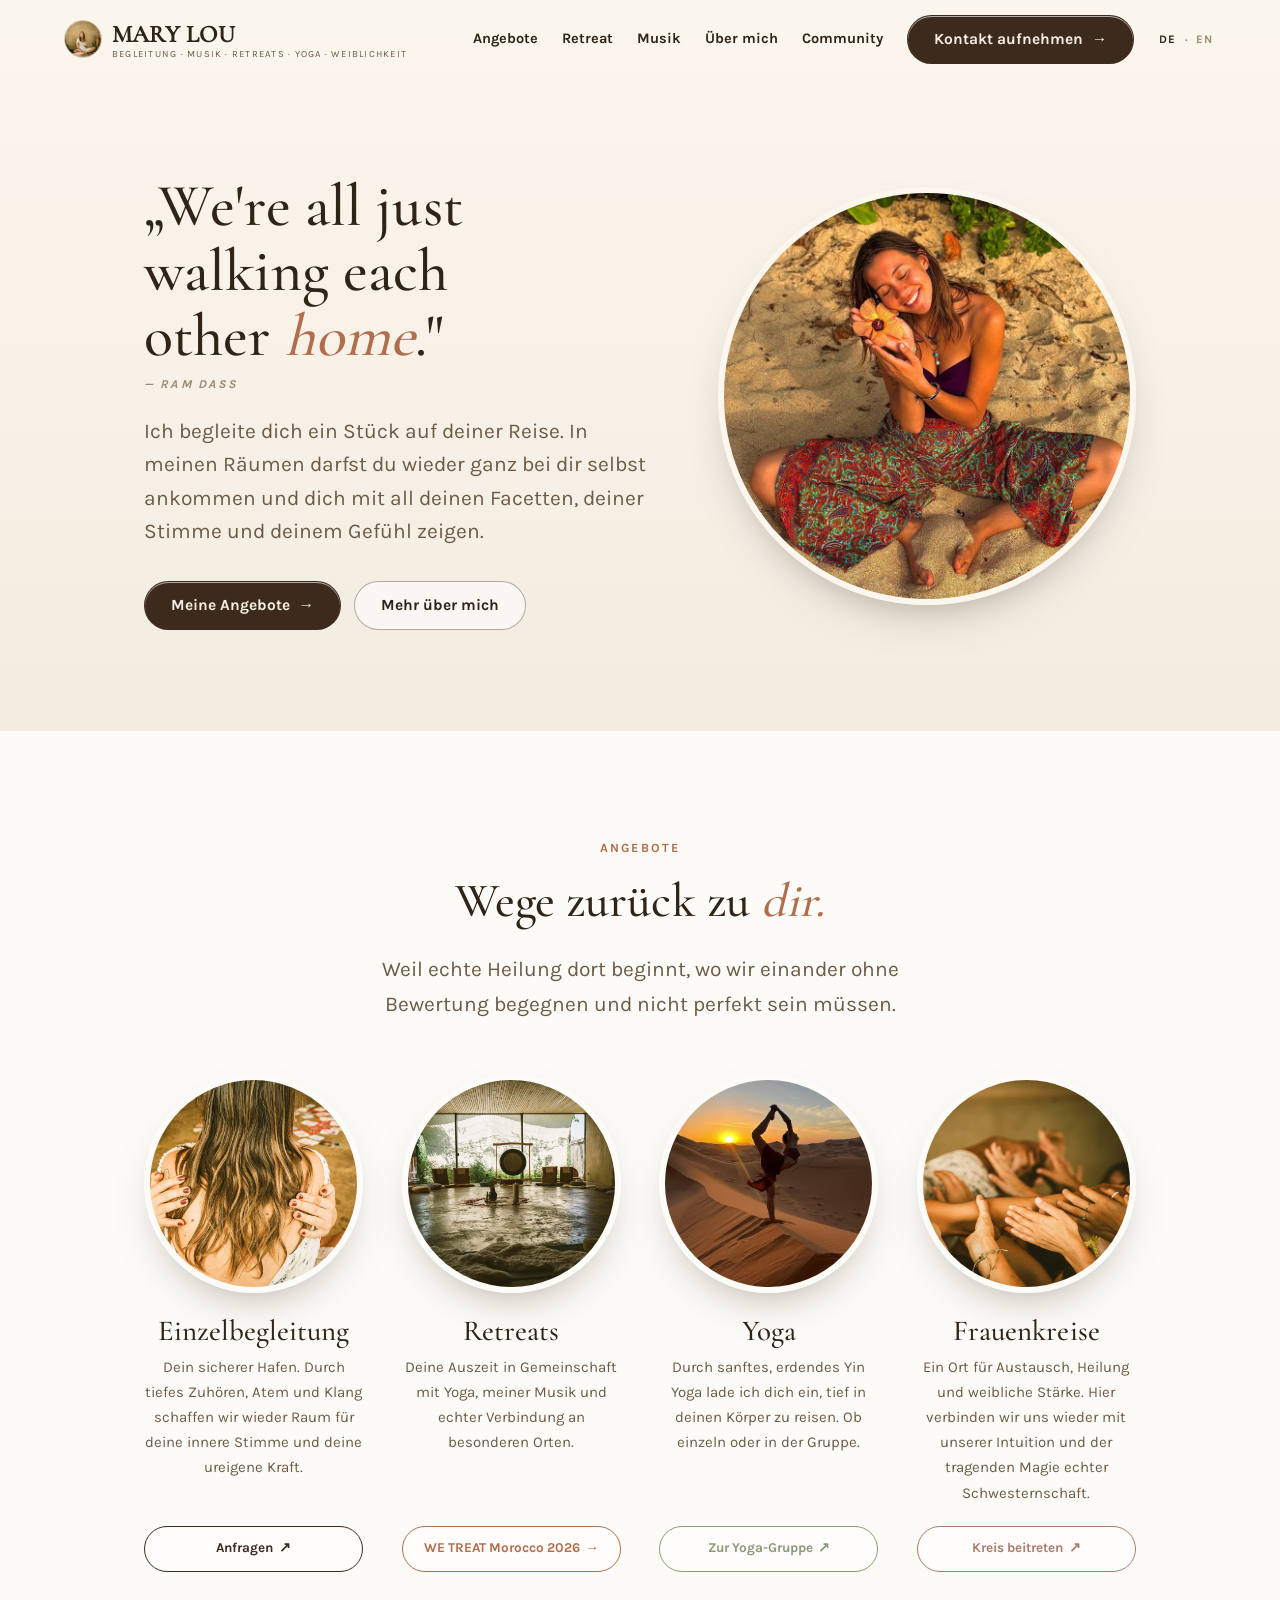
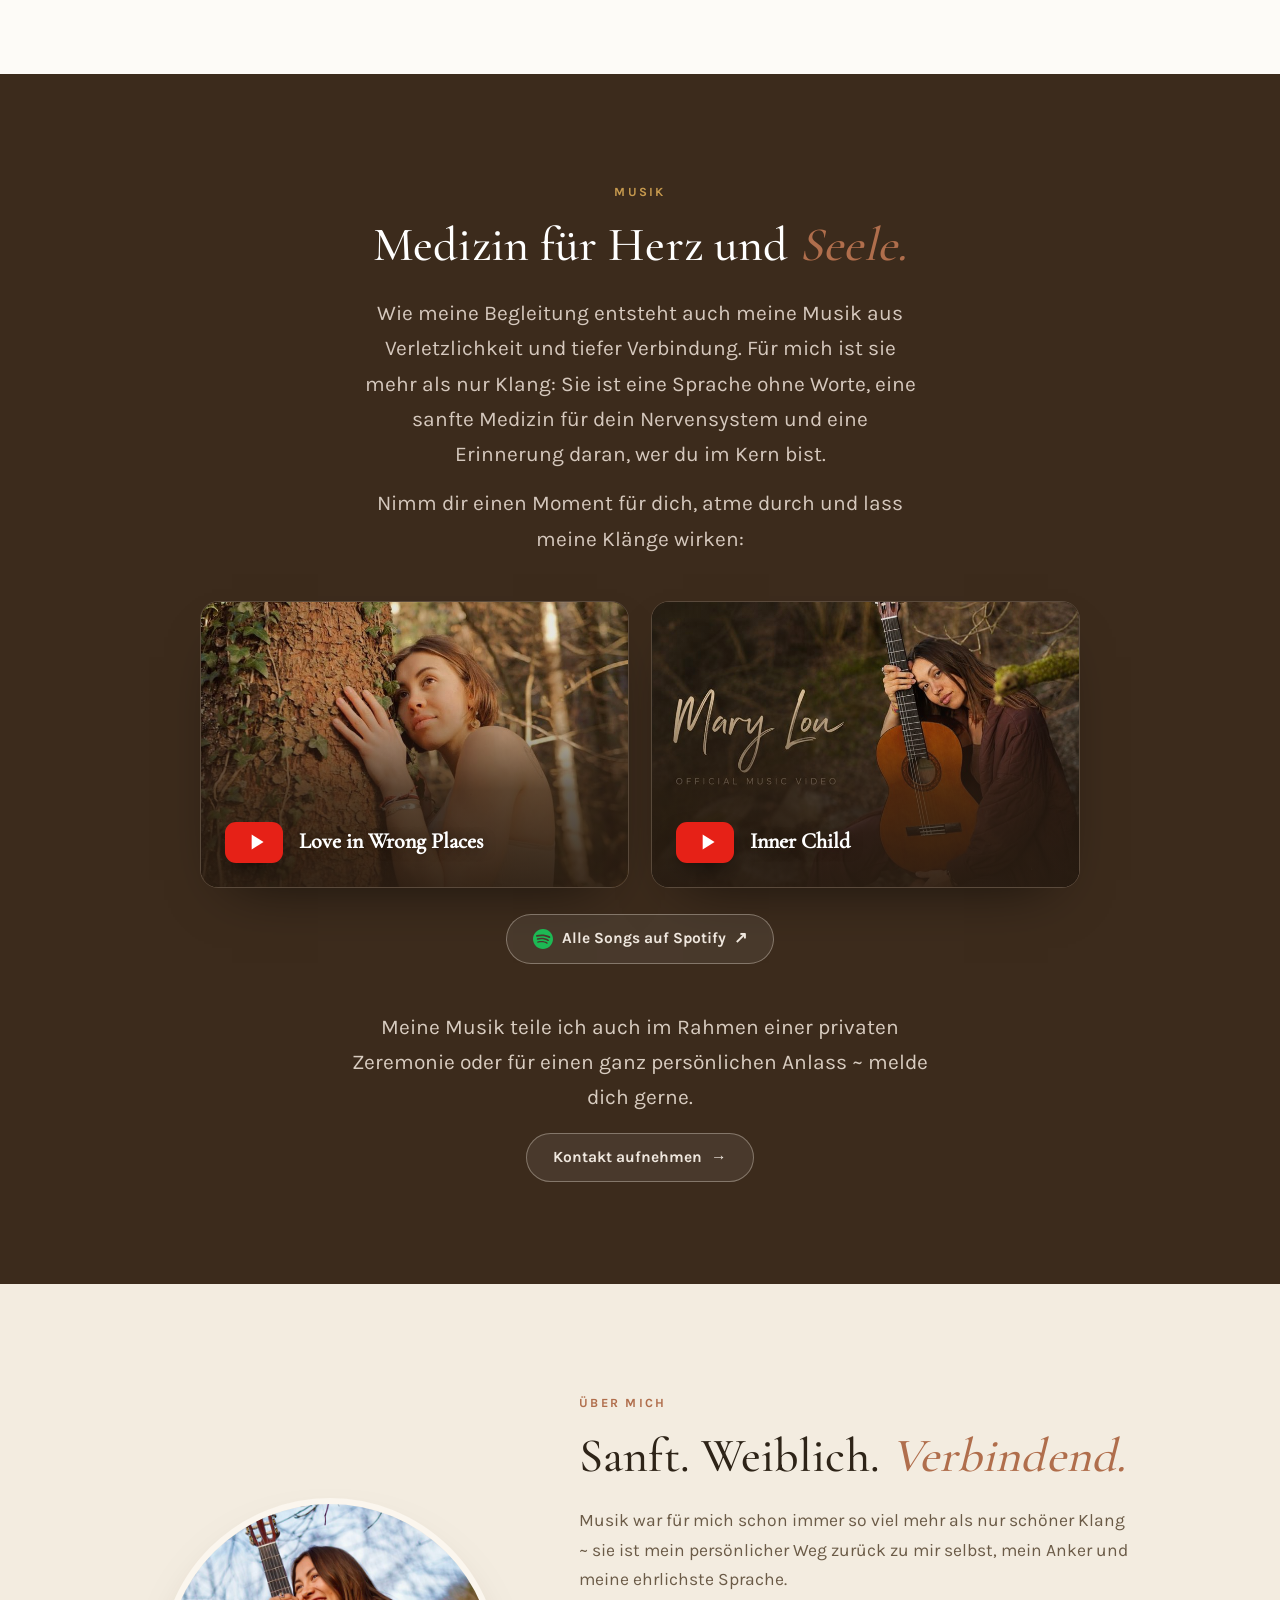
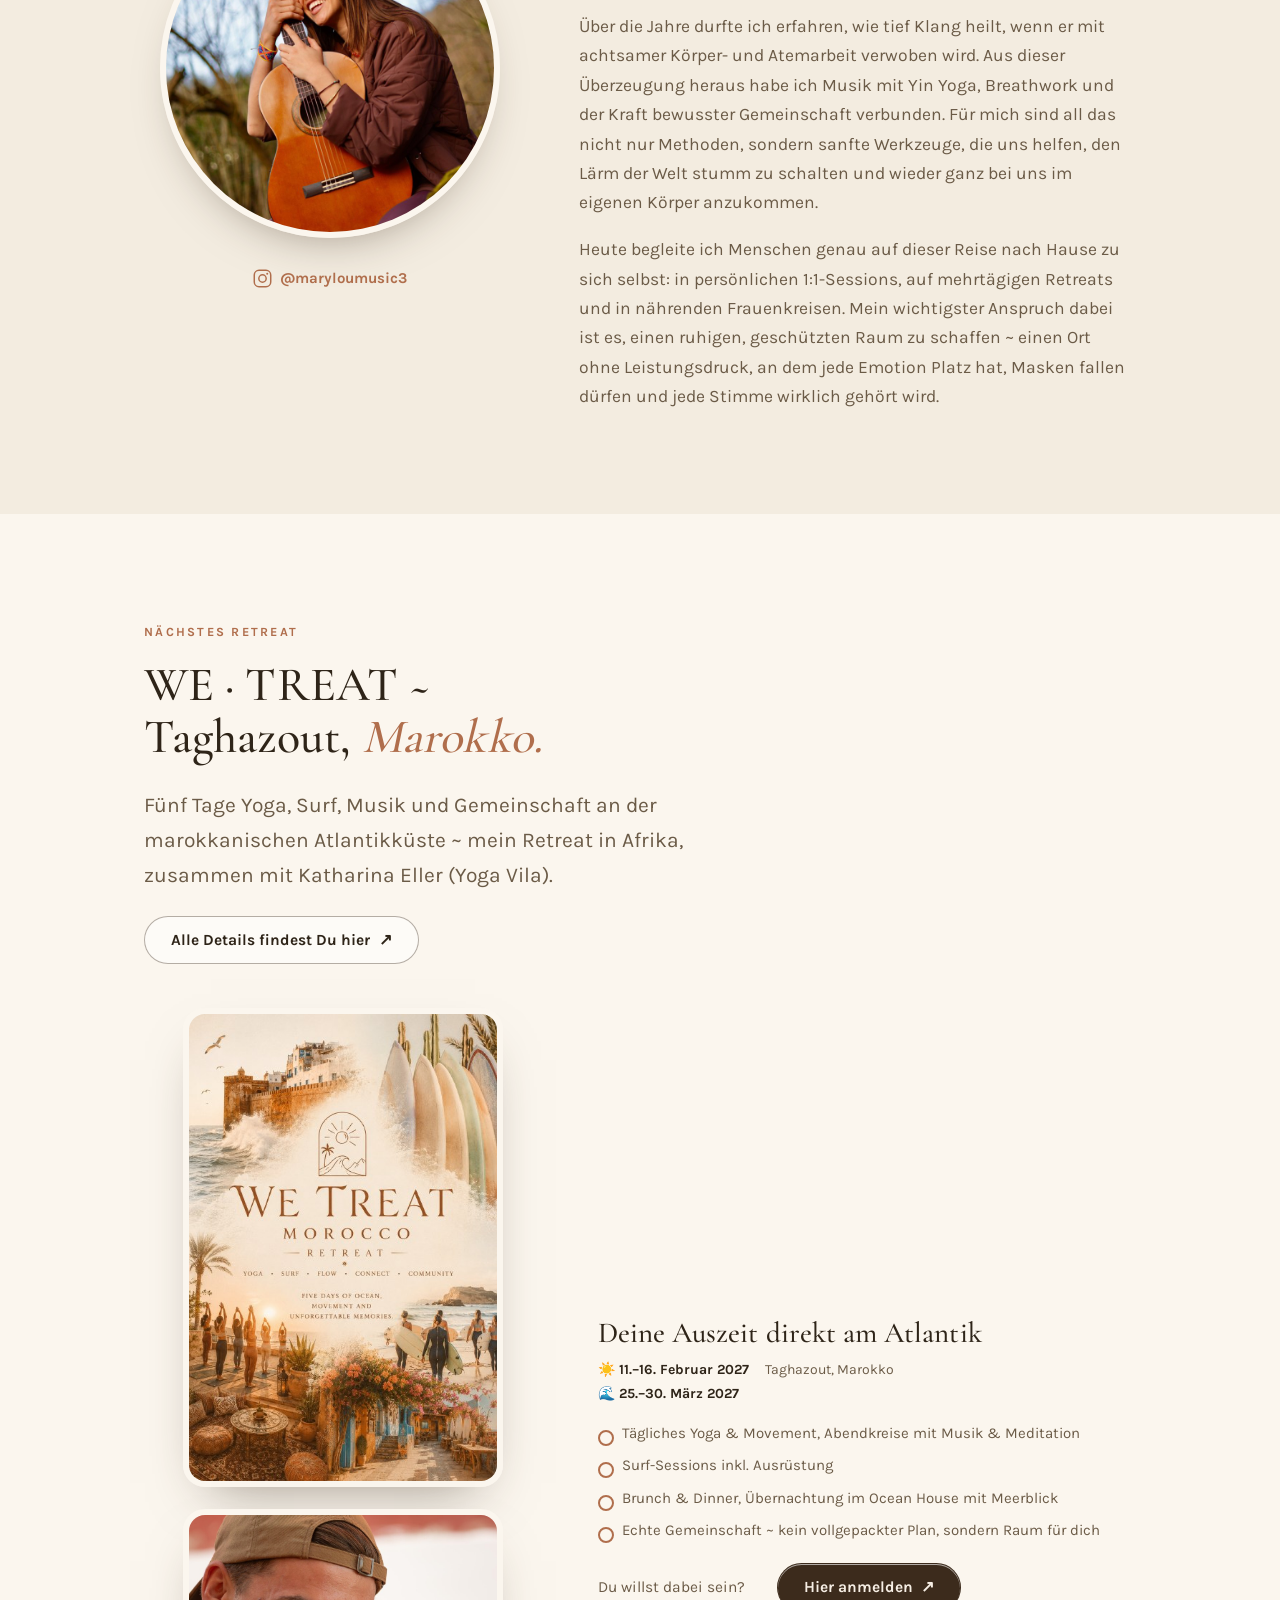
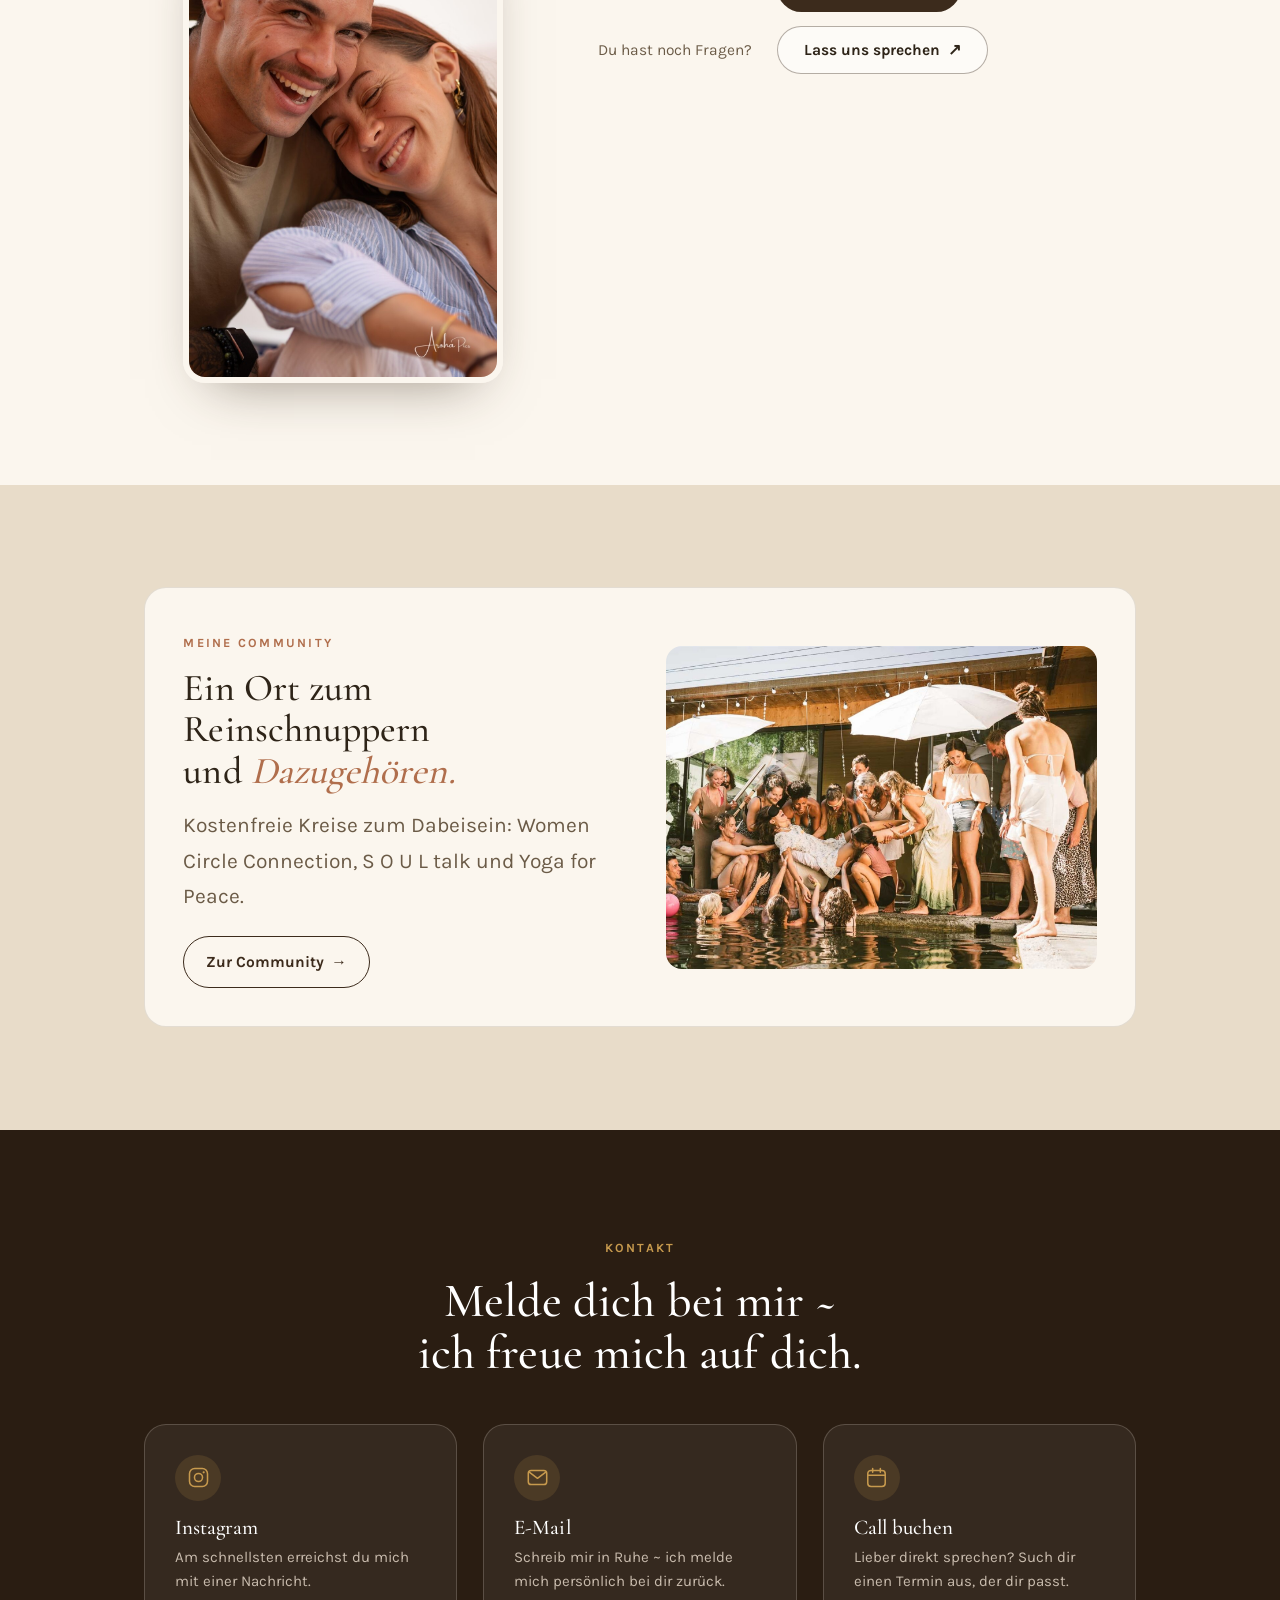
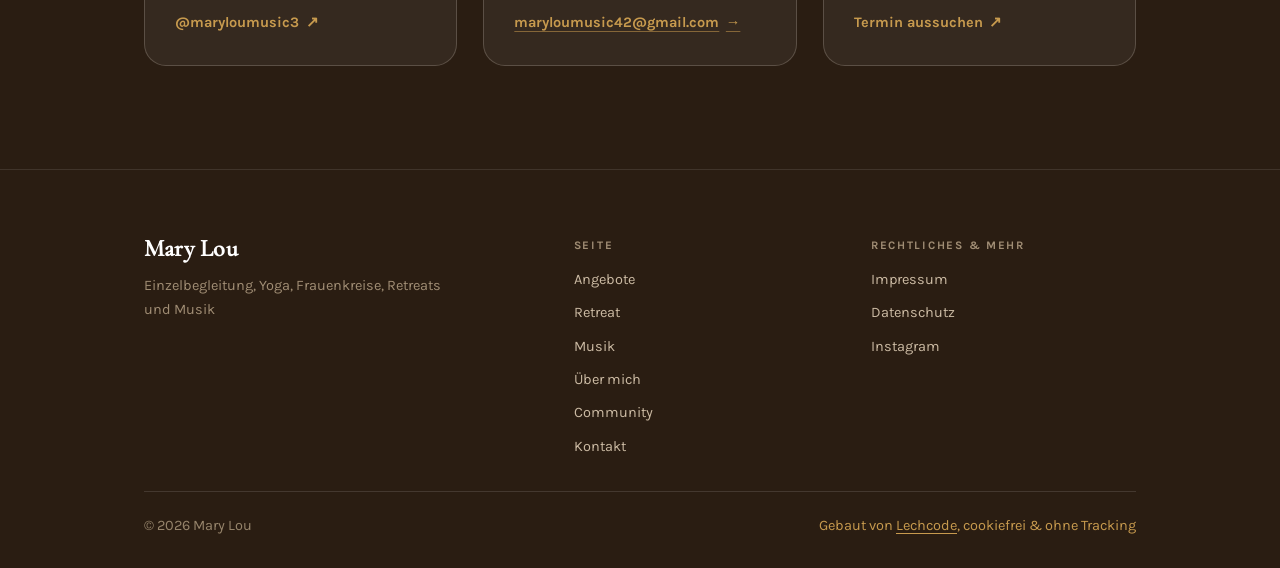
==== commit 672ad44c: "Kundenwunsch umgesetzt (Cloud-Runner) · j-20261110-1543-marylou-ender-nfaj" ====
--- a/index.html
+++ b/index.html
@@ -155,6 +155,7 @@
 .retreat-card{margin-top:44px;display:grid;grid-template-columns:.85fr 1.15fr;gap:clamp(28px,5vw,56px);align-items:center}
 .retreat-figur{justify-self:center}
 .retreat-poster{width:min(320px,74vw);height:auto;border-radius:var(--r-lg);border:6px solid var(--cream);box-shadow:0 24px 54px -28px rgba(62,46,30,.55)}
+.retreat-foto{display:block;margin:22px auto 0;width:min(320px,74vw);height:auto;border-radius:var(--r-lg);border:6px solid var(--cream);box-shadow:0 24px 54px -28px rgba(62,46,30,.55)}
 .retreat-body h3{font-size:var(--h3);margin-bottom:4px}
 .retreat-meta{display:flex;flex-wrap:wrap;gap:8px 16px;margin:10px 0 16px;font-size:14px;color:var(--ink-soft)}
 .retreat-meta b{color:var(--ink)}
@@ -423,11 +424,12 @@
     <div class="retreat-card reveal">
       <figure class="retreat-figur">
         <img class="retreat-poster" src="assets/foto-retreat-marokko.jpg" width="430" height="651" loading="lazy" decoding="async" alt="Plakat zum WE TREAT Morocco Retreat: Yoga, Surf, Flow, Connect, Community — fünf Tage Ozean und Bewegung">
+        <img class="retreat-foto" src="assets/1x0a8839-mwasvv27.jpg" width="933" height="1400" loading="lazy" decoding="async" alt="Ein Paar lehnt die Köpfe aneinander und lacht herzlich in die Kamera">
       </figure>
       <div class="retreat-body">
         <h3>Deine Auszeit direkt am Atlantik</h3>
         <div class="retreat-meta">
-          <span><b>29. Oktober – 2. November 2026</b></span>
+          <span><b>☀️ 11.–16. Februar 2027</b><br><b>🌊 25.–30. März 2027</b></span>
           <span>Taghazout, Marokko</span>
         </div>
         <ul class="incl">
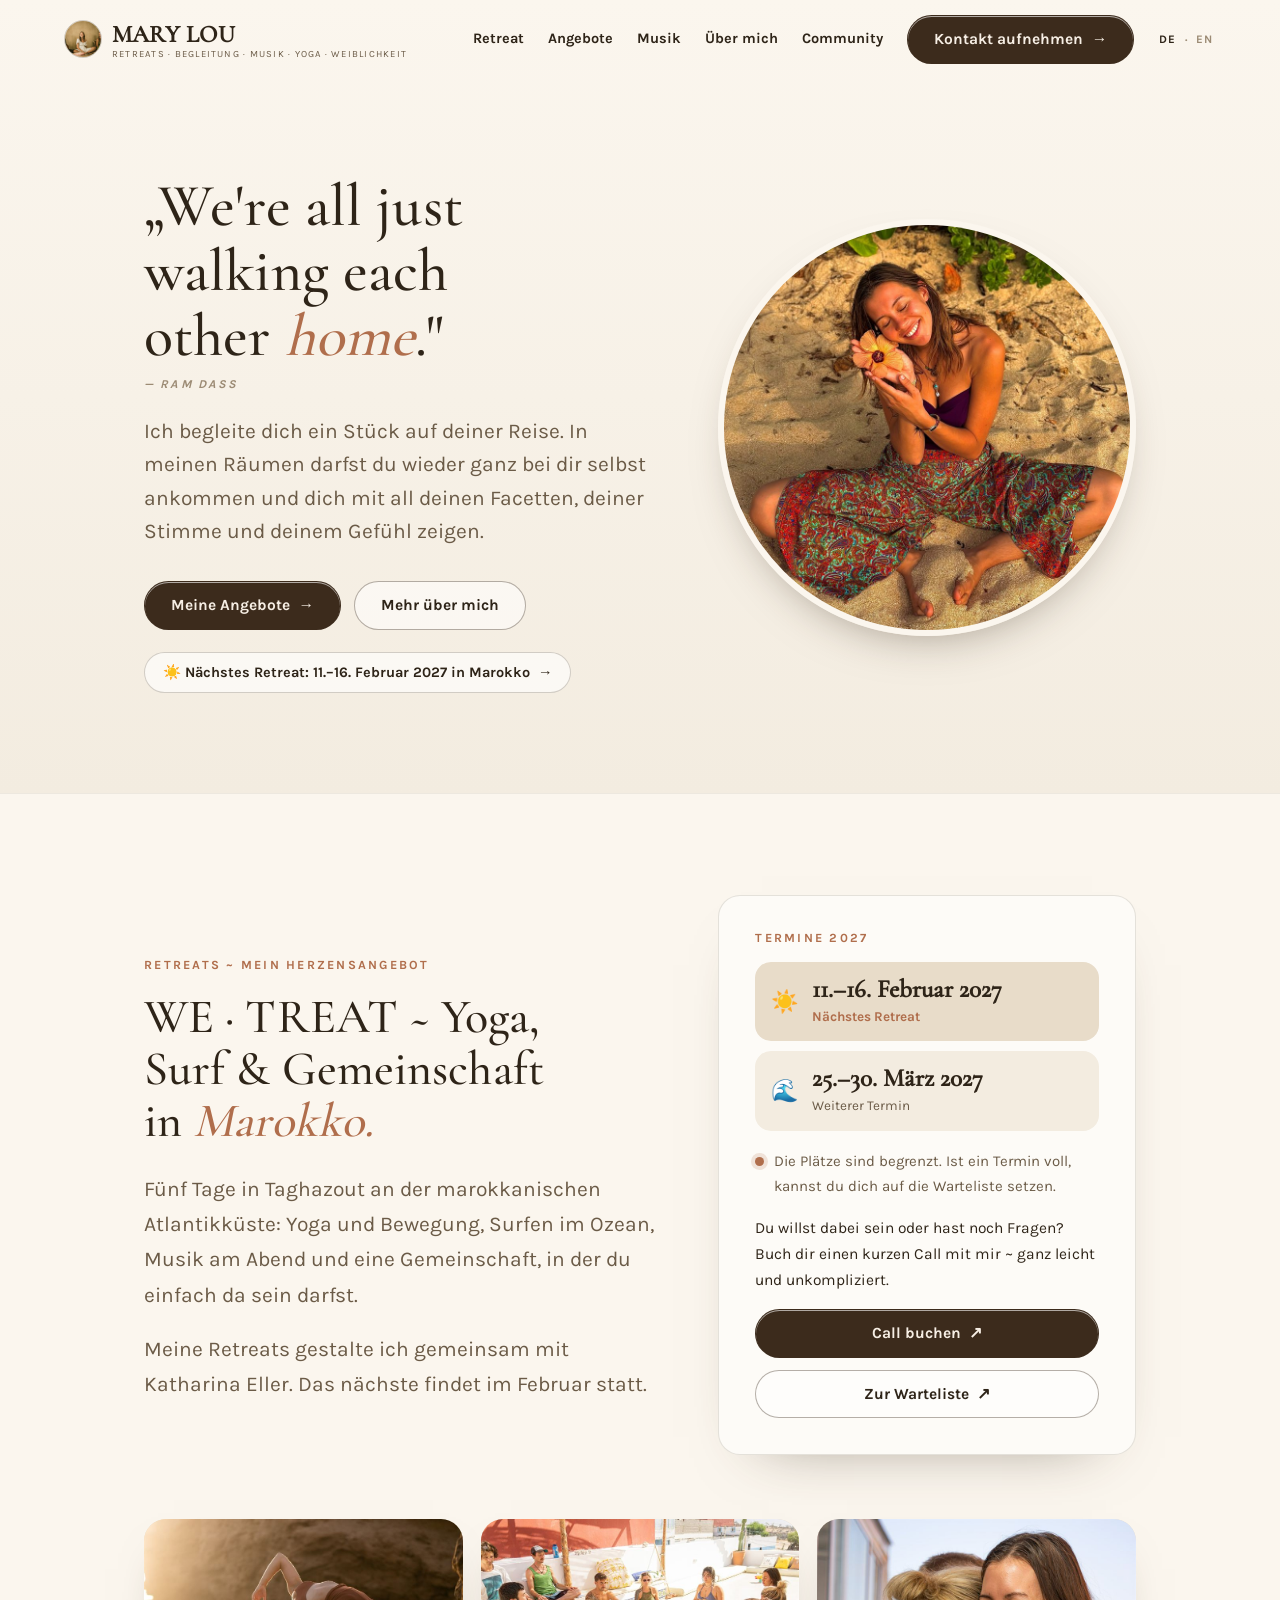
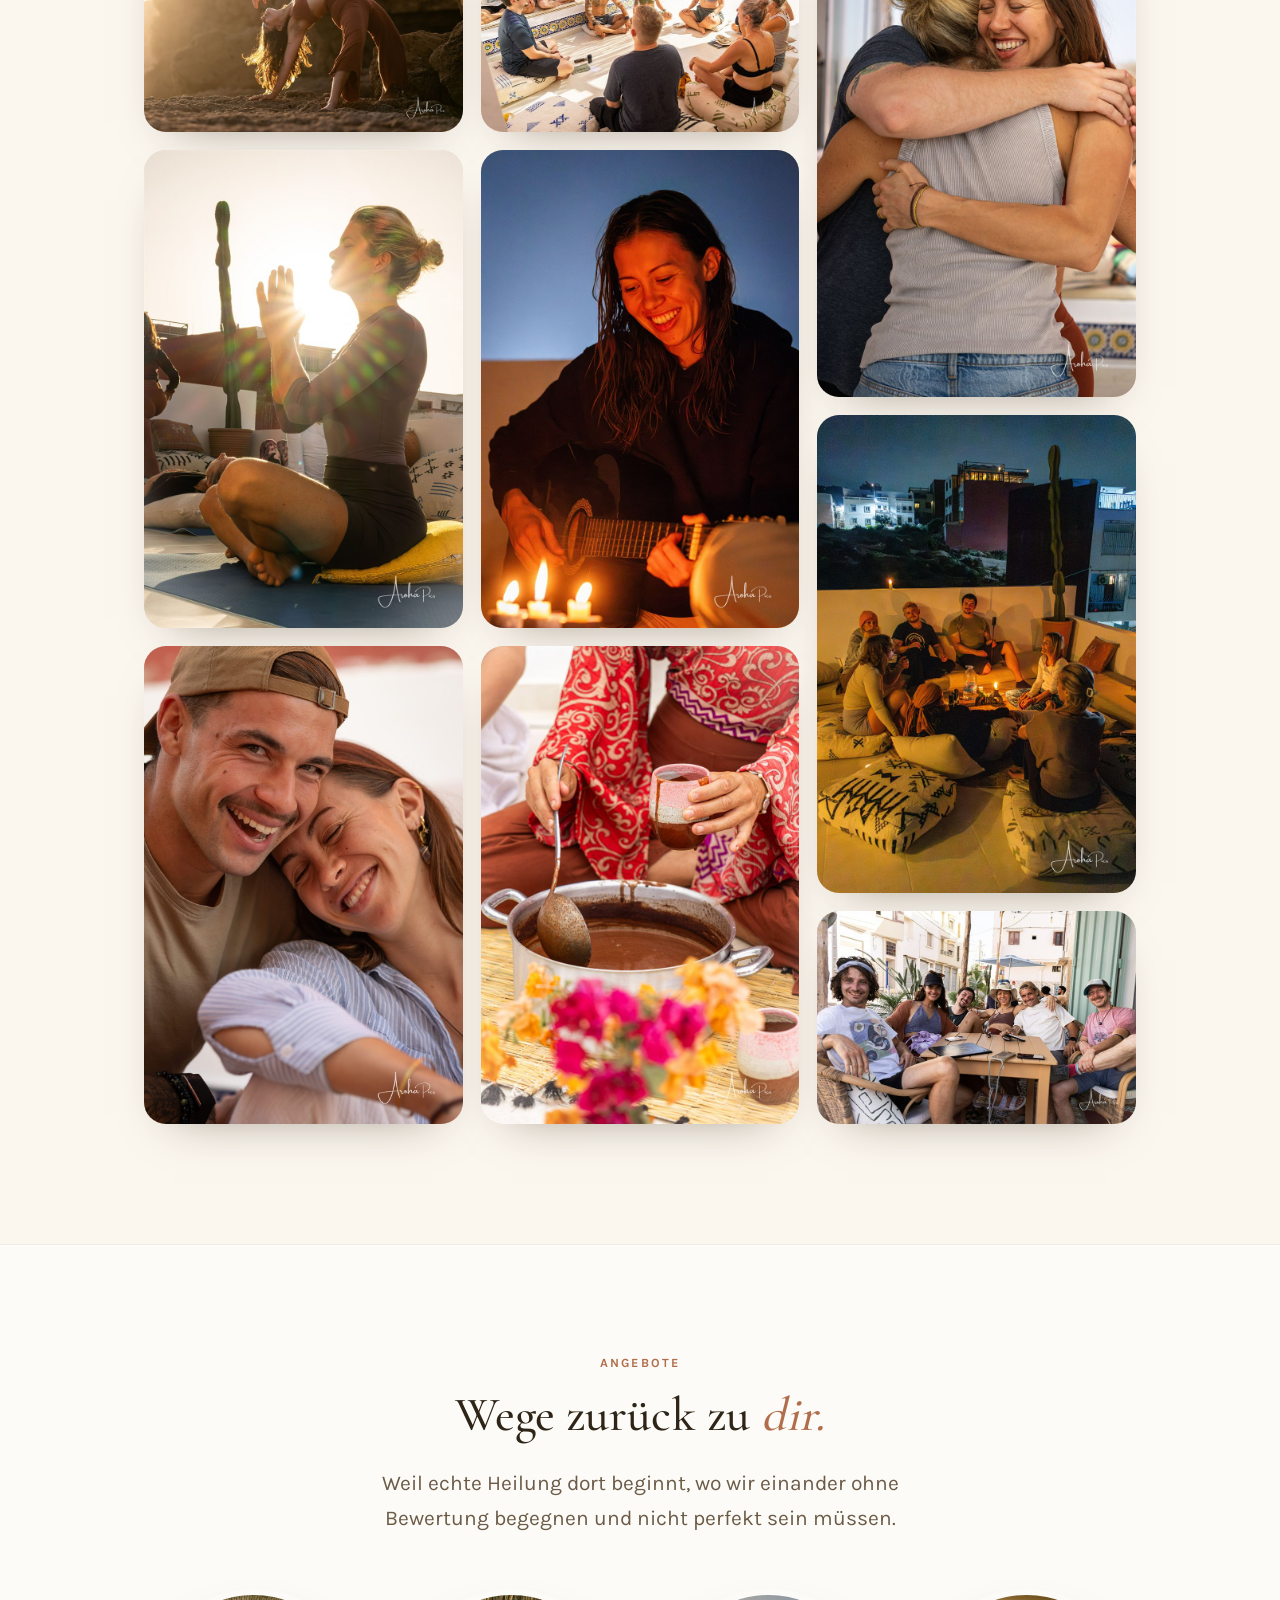
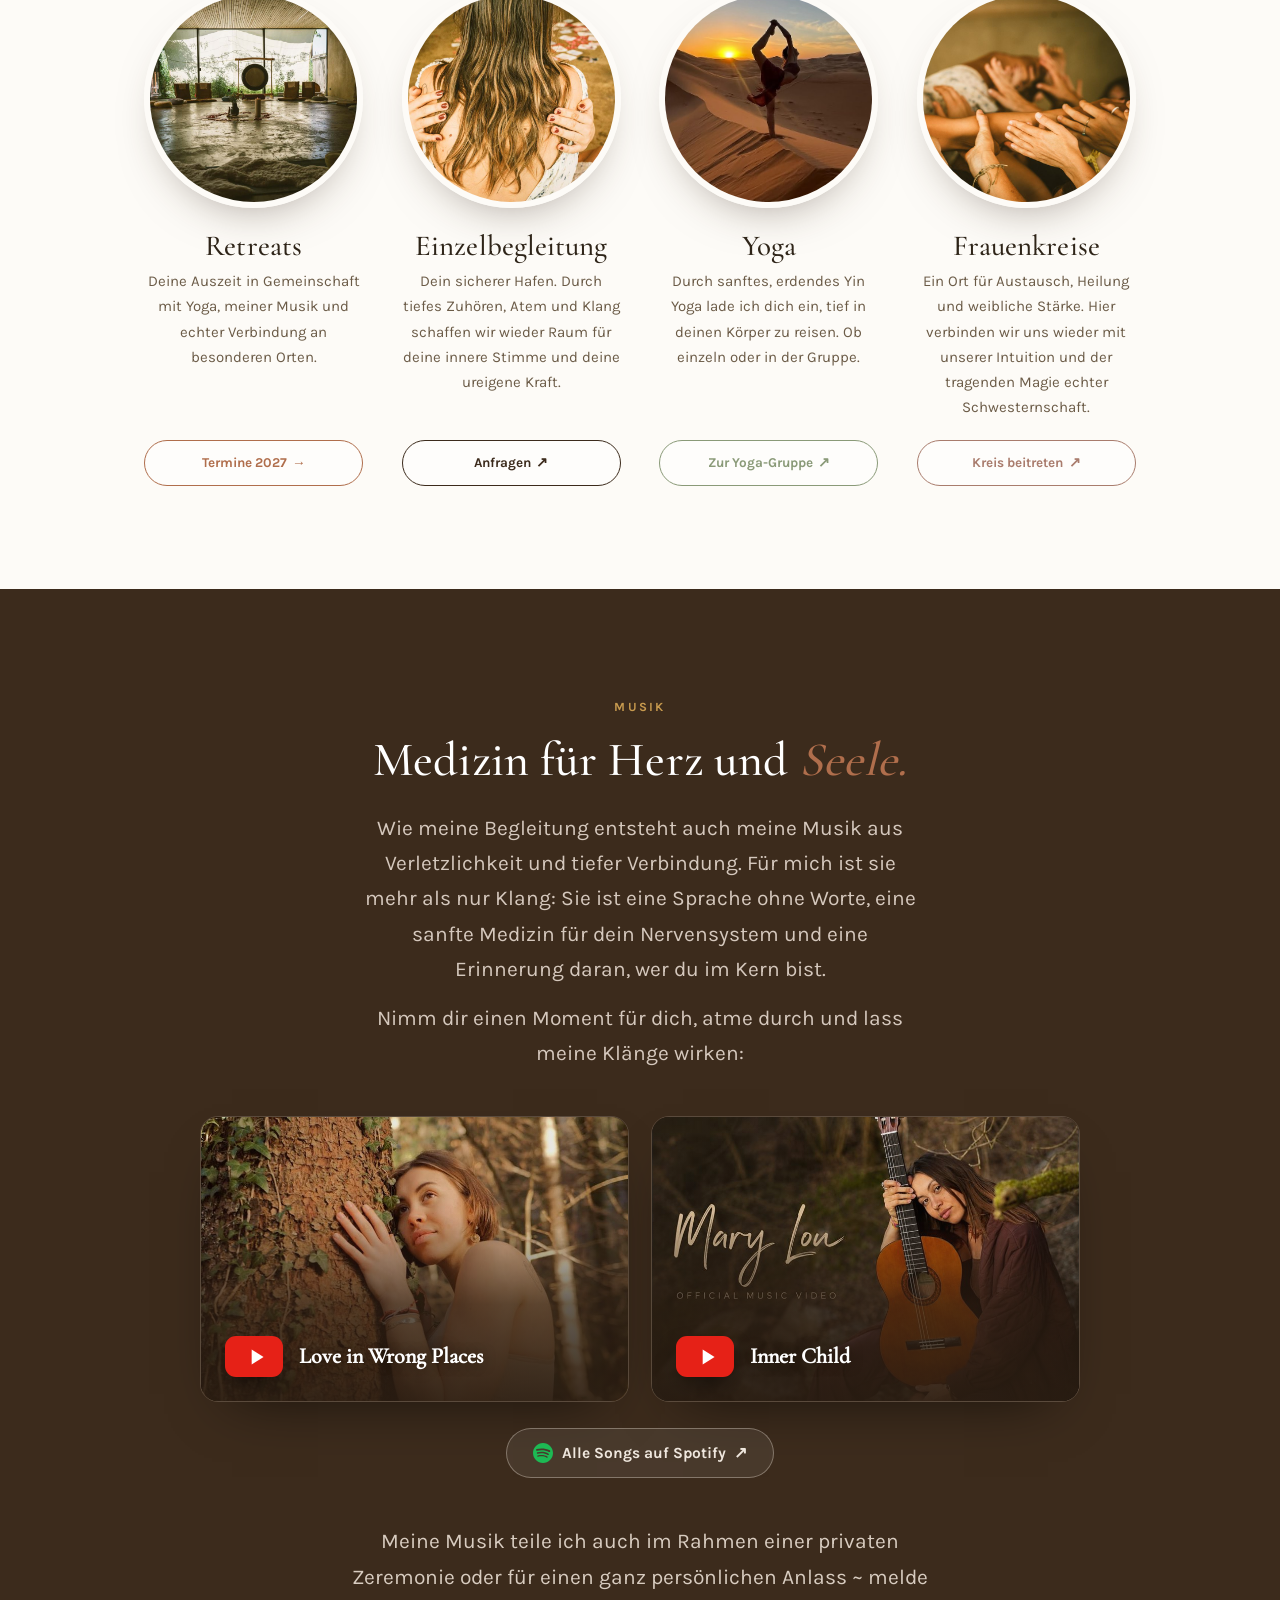
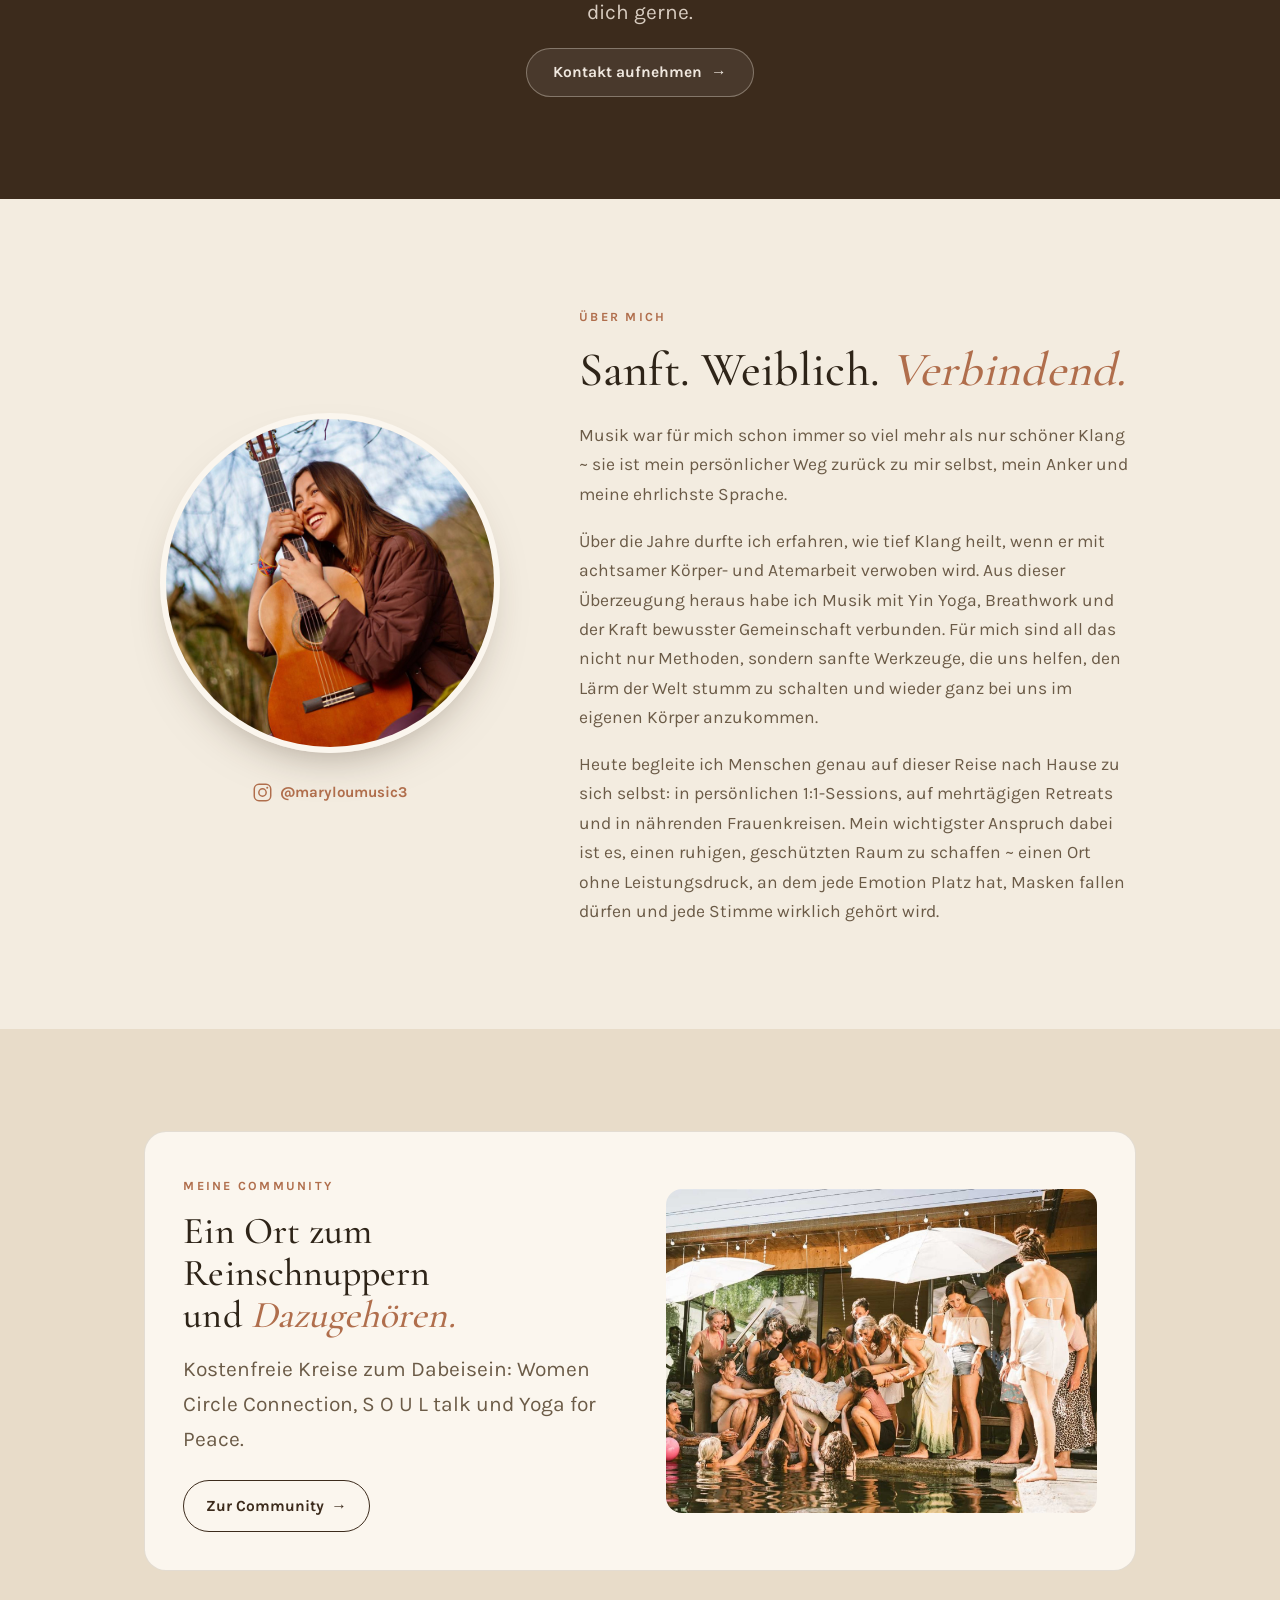
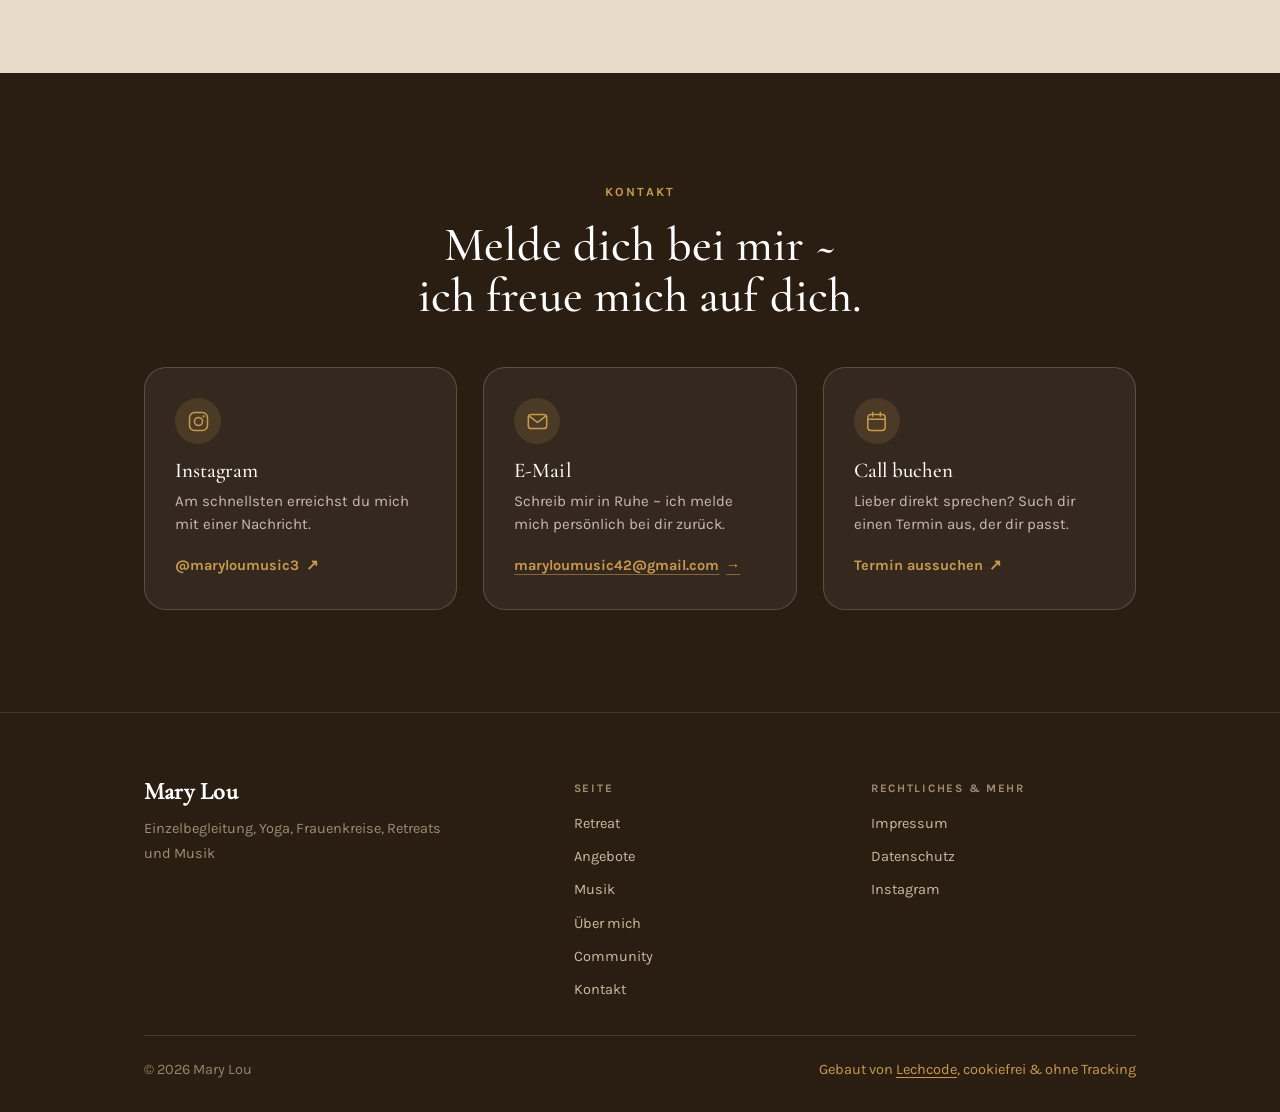
==== commit b3218e60: "Retreat als Hauptangebot nach oben: Termine 2027, Call + Warteliste, Galerie Kundenwunsch j-20261110" ====
--- a/index.html
+++ b/index.html
@@ -150,21 +150,36 @@
 .ueber-text h2{font-size:var(--h2);margin:.3em 0 .5em}
 .ueber-text p+p{margin-top:1em}.ueber-text .muted{color:var(--ink-soft)}
 
-/* RETREAT */
-.retreat{background:var(--cream)}
-.retreat-card{margin-top:44px;display:grid;grid-template-columns:.85fr 1.15fr;gap:clamp(28px,5vw,56px);align-items:center}
-.retreat-figur{justify-self:center}
-.retreat-poster{width:min(320px,74vw);height:auto;border-radius:var(--r-lg);border:6px solid var(--cream);box-shadow:0 24px 54px -28px rgba(62,46,30,.55)}
-.retreat-foto{display:block;margin:22px auto 0;width:min(320px,74vw);height:auto;border-radius:var(--r-lg);border:6px solid var(--cream);box-shadow:0 24px 54px -28px rgba(62,46,30,.55)}
-.retreat-body h3{font-size:var(--h3);margin-bottom:4px}
-.retreat-meta{display:flex;flex-wrap:wrap;gap:8px 16px;margin:10px 0 16px;font-size:14px;color:var(--ink-soft)}
-.retreat-meta b{color:var(--ink)}
-.incl{list-style:none;display:grid;gap:7px;margin:6px 0 20px}
-.incl li{position:relative;padding-left:24px;font-size:15px;color:var(--ink-soft)}
-.incl li::before{content:"";position:absolute;left:0;top:9px;width:12px;height:12px;border-radius:50%;border:2px solid var(--clay)}
-.retreat-cta{display:grid;gap:14px;justify-items:start}
-.retreat-cta .cta-zeile{display:flex;flex-wrap:wrap;align-items:center;gap:8px 14px;margin:0}
-.retreat-cta .frage{font-size:15.5px;color:var(--ink-soft);min-width:165px}
+/* Hero-Hinweis aufs Retreat (Hauptangebot) */
+.hero-retreat{display:inline-flex;align-items:center;gap:.55em;margin-top:22px;padding:10px 18px;border-radius:var(--r-pill);background:rgba(255,255,255,.62);border:1px solid var(--line-strong);font-size:14.5px;font-weight:700;line-height:1.35;color:var(--ink);transition:border-color .25s var(--ease),color .25s var(--ease),transform .25s var(--ease)}
+.hero-retreat:hover{border-color:var(--clay);color:var(--clay);transform:translateY(-2px);text-decoration:none}
+.hero-retreat .ar{transition:transform .25s var(--ease)}.hero-retreat:hover .ar{transform:translateX(3px)}
+
+/* RETREAT — Hauptangebot, direkt nach dem Hero (Kundenwunsch 10.11.2026) */
+.retreat{background:var(--cream);box-shadow:inset 0 1px 0 rgba(62,46,30,.07)}
+.retreat-kopf{display:grid;grid-template-columns:1.1fr .9fr;gap:clamp(30px,5vw,64px);align-items:center}
+.retreat-text h2{font-size:var(--h2);margin:.3em 0 .5em}
+.retreat-text p{font-size:var(--s1);color:var(--ink-soft)}
+.retreat-text p+p{margin-top:.9em}
+.termine{background:var(--shell);border:1px solid var(--line);border-radius:var(--r-lg);padding:clamp(24px,3vw,36px);box-shadow:0 26px 60px -44px rgba(62,46,30,.6)}
+.termine h3{font-family:var(--sans);font-weight:700;font-size:12.5px;letter-spacing:.18em;text-transform:uppercase;color:var(--clay)}
+.termin-liste{list-style:none;display:grid;gap:10px;margin:16px 0 18px}
+.termin{display:flex;align-items:center;gap:14px;padding:13px 16px;border-radius:var(--r);background:var(--sand)}
+.termin-ic{flex:none;font-size:22px;line-height:1}
+.termin b{display:block;font-family:var(--serif);font-weight:600;font-size:clamp(21px,1vw + 16px,25px);line-height:1.15;color:var(--ink)}
+.termin small{display:block;margin-top:2px;font-size:13.5px;color:var(--ink-soft)}
+.termin.-naechstes{background:var(--sand-deep)}
+.termin.-naechstes small{color:var(--clay);font-weight:700}
+.plaetze{display:flex;gap:10px;align-items:flex-start;font-size:15px;color:var(--ink-soft);margin-bottom:16px}
+.plaetze::before{content:"";flex:none;width:9px;height:9px;margin-top:8px;border-radius:50%;background:var(--clay);box-shadow:0 0 0 4px rgba(176,110,76,.18)}
+.termine .lead{font-size:15.5px;color:var(--ink);margin-bottom:16px}
+.termine-cta{display:flex;flex-wrap:wrap;gap:12px}
+.termine-cta .btn{flex:1 1 190px}
+/* Galerie: Mauerwerk aus echten Retreat-Momenten */
+.galerie{columns:3 260px;column-gap:clamp(12px,1.6vw,18px);margin-top:clamp(40px,5vw,64px)}
+.galerie figure{break-inside:avoid;margin-bottom:clamp(12px,1.6vw,18px);border-radius:var(--r-lg);overflow:hidden;background:var(--sand-deep);box-shadow:0 20px 46px -30px rgba(62,46,30,.55)}
+.galerie img{width:100%;height:auto;transition:transform .6s var(--ease)}
+.galerie figure:hover img{transform:scale(1.035)}
 
 /* COMMUNITY — Teaser zur Unterseite */
 .com-teaser{display:grid;grid-template-columns:1fr 1fr;gap:clamp(24px,4vw,52px);align-items:center;background:var(--cream);border:1px solid var(--line);border-radius:var(--r-lg);padding:clamp(24px,3vw,40px);color:inherit;transition:border-color .25s var(--ease),transform .25s var(--ease),box-shadow .25s var(--ease)}
@@ -253,7 +268,7 @@
   .navlinks{position:fixed;inset:0;background:var(--cream);flex-direction:column;justify-content:center;gap:26px;transform:translateX(100%);transition:transform .4s var(--ease);z-index:40}
   .navlinks a:not(.btn){font-size:23px;font-family:var(--serif);font-weight:600;color:var(--ink)}
   .menu-open .navlinks{transform:none}.burger{display:flex;z-index:45}
-  .ueber-grid,.hero-grid,.retreat-card{grid-template-columns:1fr}
+  .ueber-grid,.hero-grid,.retreat-kopf{grid-template-columns:1fr}
   .wege{grid-template-columns:1fr}
   .hero-photo{order:-1}
   .ueber-figur{order:-1}
@@ -265,6 +280,9 @@
   .com-teaser{grid-template-columns:1fr}
   .com-bild{order:-1}
 }
+@media (max-width:600px){
+  .galerie{columns:2}
+}
 @media (max-width:540px){
   .karten{grid-template-columns:1fr}
 }
@@ -274,11 +292,11 @@
 <a href="#inhalt" class="btn" style="position:absolute;left:-9999px;top:8px;z-index:99" onfocus="this.style.left='8px'" onblur="this.style.left='-9999px'">Zum Inhalt springen</a>
 
 <nav class="nav" id="nav" aria-label="Hauptnavigation">
-  <a class="brand" href="#top"><img src="assets/foto-ueber.jpg" width="76" height="76" alt="" loading="eager"><span class="btxt"><b>Mary Lou</b><span>Begleitung · Musik · Retreats · Yoga · Weiblichkeit</span></span></a>
+  <a class="brand" href="#top"><img src="assets/foto-ueber.jpg" width="76" height="76" alt="" loading="eager"><span class="btxt"><b>Mary Lou</b><span>Retreats · Begleitung · Musik · Yoga · Weiblichkeit</span></span></a>
   <div class="nav-rechts">
   <div class="navlinks" id="menu">
+    <a href="#retreat">Retreat</a>
     <a href="#angebote">Angebote</a>
-    <a href="#retreat">Retreat</a>
     <a href="#musik">Musik</a>
     <a href="#ueber">Über mich</a>
     <a href="community.html">Community</a>
@@ -302,12 +320,56 @@
         <a href="#angebote" class="btn btn-primary">Meine Angebote <span class="ar">→</span></a>
         <a href="#ueber" class="btn btn-ghost">Mehr über mich</a>
       </div>
+      <!-- HIER: Hinweis aufs nächste Retreat — bei neuen Terminen mitpflegen -->
+      <a class="hero-retreat" href="#retreat">☀️ Nächstes Retreat: 11.–16. Februar 2027 in Marokko <span class="ar">→</span></a>
     </div>
     <figure class="hero-photo">
       <img class="round" src="assets/foto-hero.jpg" width="840" height="840" fetchpriority="high" alt="Mary Lou am Strand, lächelnd mit einer Blüte">
     </figure>
   </div>
 </header>
+
+<!-- RETREAT — Hauptangebot, bewusst direkt nach dem Hero (Kundenwunsch 10.11.2026)
+     HIER: Termine, Call-Link und Warteliste pflegen. Katharina verlinken (katharinaflows.com),
+     sobald die Seite wieder erreichbar ist — Stand 11.11.2026 zeigt die Domain nur eine Wix-Fehlerseite. -->
+<section class="sec retreat" id="retreat">
+  <div class="wrap">
+    <div class="retreat-kopf">
+      <div class="retreat-text reveal">
+        <span class="eyebrow">Retreats ~ mein Herzensangebot</span>
+        <h2>WE&nbsp;·&nbsp;TREAT ~ Yoga, Surf &amp; Gemeinschaft in <em>Marokko.</em></h2>
+        <p>Fünf Tage in Taghazout an der marokkanischen Atlantikküste: Yoga und Bewegung, Surfen im Ozean, Musik am Abend und eine Gemeinschaft, in der du einfach da sein darfst.</p>
+        <p>Meine Retreats gestalte ich gemeinsam mit Katharina Eller. Das nächste findet im Februar statt.</p>
+      </div>
+      <aside class="termine reveal" aria-labelledby="termine-titel">
+        <h3 id="termine-titel">Termine 2027</h3>
+        <ul class="termin-liste">
+          <li class="termin -naechstes"><span class="termin-ic" aria-hidden="true">☀️</span><span><b>11.–16. Februar 2027</b><small>Nächstes Retreat</small></span></li>
+          <li class="termin"><span class="termin-ic" aria-hidden="true">🌊</span><span><b>25.–30. März 2027</b><small>Weiterer Termin</small></span></li>
+        </ul>
+        <p class="plaetze">Die Plätze sind begrenzt. Ist ein Termin voll, kannst du dich auf die Warteliste setzen.</p>
+        <p class="lead">Du willst dabei sein oder hast noch Fragen? Buch dir einen kurzen Call mit mir ~ ganz leicht und unkompliziert.</p>
+        <div class="termine-cta">
+          <a class="btn btn-primary" href="https://cal.com/marylouu/we-treat-connection-call-%F0%9F%A4%8D?overlayCalendar=true" target="_blank" rel="noopener">Call buchen <span class="ar">↗</span></a>
+          <a class="btn btn-ghost" href="https://docs.google.com/forms/d/e/1FAIpQLSdUlu6GWNmH_bkZjATZJcBqxl5X-H77FXaeetTBjMF106VgiQ/viewform" target="_blank" rel="noopener">Zur Warteliste <span class="ar">↗</span></a>
+        </div>
+      </aside>
+    </div>
+    <!-- Galerie: Fotos vom WE TREAT Oktober 2026 (iCloud-Album der Kundin, Auswahl Lechcode).
+         Reihenfolge bewusst: je Spalte 1 Querformat + 2 Hochformate, damit die drei Spalten unten bündig enden. -->
+    <div class="galerie reveal" role="group" aria-label="Eindrücke vom WE TREAT Retreat in Marokko">
+      <figure><img src="assets/retreat-galerie-01.jpg" width="800" height="533" loading="lazy" decoding="async" alt="Yoga-Rückbeuge vor Felsen im warmen Abendlicht"></figure>
+      <figure><img src="assets/retreat-galerie-02.jpg" width="800" height="1200" loading="lazy" decoding="async" alt="Yoga auf der Dachterrasse, die Sonne scheint durch die erhobenen Hände"></figure>
+      <figure><img src="assets/1x0a8839-mwasvv27.jpg" width="933" height="1400" loading="lazy" decoding="async" alt="Ein Paar lehnt die Köpfe aneinander und lacht herzlich in die Kamera"></figure>
+      <figure><img src="assets/retreat-galerie-03.jpg" width="800" height="533" loading="lazy" decoding="async" alt="Gemeinsamer Kreis auf der Dachterrasse in Taghazout"></figure>
+      <figure><img src="assets/retreat-galerie-04.jpg" width="800" height="1200" loading="lazy" decoding="async" alt="Musik bei Kerzenlicht: eine Frau spielt lächelnd Gitarre"></figure>
+      <figure><img src="assets/retreat-galerie-06.jpg" width="800" height="1200" loading="lazy" decoding="async" alt="Kakao-Zeremonie: Kakao wird in Becher geschöpft, davor bunte Blumen"></figure>
+      <figure><img src="assets/retreat-galerie-07.jpg" width="800" height="1200" loading="lazy" decoding="async" alt="Zwei Frauen umarmen sich herzlich"></figure>
+      <figure><img src="assets/retreat-galerie-08.jpg" width="800" height="1200" loading="lazy" decoding="async" alt="Abendrunde auf der Dachterrasse unter dem Nachthimmel"></figure>
+      <figure><img src="assets/retreat-galerie-05.jpg" width="800" height="533" loading="lazy" decoding="async" alt="Die Gruppe gut gelaunt am Café-Tisch in Taghazout"></figure>
+    </div>
+  </div>
+</section>
 
 <!-- ANGEBOTE -->
 <section class="sec angebote" id="angebote">
@@ -318,17 +380,17 @@
       <p style="margin-inline:auto">Weil echte Heilung dort beginnt, wo wir einander ohne Bewertung begegnen und nicht perfekt sein müssen.</p>
     </div>
     <div class="karten reveal">
+      <a class="karte -retreats" href="#retreat">
+        <img class="karte-photo round" src="assets/foto-angebot-retreat.jpg" width="230" height="230" loading="lazy" decoding="async" alt="Lichtdurchfluteter Retreat-Raum mit Gong, Kerze und Sitzkissen im Kreis">
+        <h3>Retreats</h3>
+        <p>Deine Auszeit in Gemeinschaft mit Yoga, meiner Musik und echter Verbindung an besonderen Orten.</p>
+        <span class="mehr">Termine 2027 <span class="ar">→</span></span>
+      </a>
       <a class="karte -begleitung" href="https://cal.com/marylouu/connection-call-3?layout=mobile&amp;overlayCalendar=true" target="_blank" rel="noopener">
         <img class="karte-photo round" src="assets/foto-angebot-einzelbegleitung.jpg" width="230" height="230" loading="lazy" decoding="async" alt="Zwei Hände halten sanft die Schultern einer sitzenden Frau">
         <h3>Einzelbegleitung</h3>
         <p>Dein sicherer Hafen. Durch tiefes Zuhören, Atem und Klang schaffen wir wieder Raum für deine innere Stimme und deine ureigene Kraft.</p>
         <span class="mehr">Anfragen <span class="ar">↗</span></span>
-      </a>
-      <a class="karte -retreats" href="#retreat">
-        <img class="karte-photo round" src="assets/foto-angebot-retreat.jpg" width="230" height="230" loading="lazy" decoding="async" alt="Lichtdurchfluteter Retreat-Raum mit Gong, Kerze und Sitzkissen im Kreis">
-        <h3>Retreats</h3>
-        <p>Deine Auszeit in Gemeinschaft mit Yoga, meiner Musik und echter Verbindung an besonderen Orten.</p>
-        <span class="mehr">WE TREAT Morocco 2026 <span class="ar">→</span></span>
       </a>
       <a class="karte -yoga" href="https://chat.whatsapp.com/KUVAFU1MtCiGot0BOQxVOL" target="_blank" rel="noopener">
         <img class="karte-photo round" src="assets/foto-angebot-yoga.jpg" width="230" height="230" loading="lazy" decoding="async" alt="Mary Lou in einer Yoga-Haltung auf einer Sanddüne im Sonnenuntergang">
@@ -412,43 +474,6 @@
   </div>
 </section>
 
-<!-- RETREAT -->
-<section class="sec retreat" id="retreat">
-  <div class="wrap">
-    <div class="sec-head reveal">
-      <span class="eyebrow">Nächstes Retreat</span>
-      <h2>WE&nbsp;·&nbsp;TREAT ~ Taghazout, <em>Marokko.</em></h2>
-      <p>Fünf Tage Yoga, Surf, Musik und Gemeinschaft an der marokkanischen Atlantikküste ~ mein Retreat in Afrika, zusammen mit Katharina Eller (Yoga Vila).</p>
-      <p style="margin-top:22px"><a class="btn btn-ghost" href="assets/we-treat-morocco-2026.pdf" target="_blank" rel="noopener" aria-label="Alle Details findest Du hier — PDF öffnen">Alle Details findest Du hier <span class="ar">↗</span></a></p>
-    </div>
-    <div class="retreat-card reveal">
-      <figure class="retreat-figur">
-        <img class="retreat-poster" src="assets/foto-retreat-marokko.jpg" width="430" height="651" loading="lazy" decoding="async" alt="Plakat zum WE TREAT Morocco Retreat: Yoga, Surf, Flow, Connect, Community — fünf Tage Ozean und Bewegung">
-        <img class="retreat-foto" src="assets/1x0a8839-mwasvv27.jpg" width="933" height="1400" loading="lazy" decoding="async" alt="Ein Paar lehnt die Köpfe aneinander und lacht herzlich in die Kamera">
-      </figure>
-      <div class="retreat-body">
-        <h3>Deine Auszeit direkt am Atlantik</h3>
-        <div class="retreat-meta">
-          <span><b>☀️ 11.–16. Februar 2027</b><br><b>🌊 25.–30. März 2027</b></span>
-          <span>Taghazout, Marokko</span>
-        </div>
-        <ul class="incl">
-          <li>Tägliches Yoga &amp; Movement, Abendkreise mit Musik &amp; Meditation</li>
-          <li>Surf-Sessions inkl. Ausrüstung</li>
-          <li>Brunch &amp; Dinner, Übernachtung im Ocean House mit Meerblick</li>
-          <li>Echte Gemeinschaft ~ kein vollgepackter Plan, sondern Raum für dich</li>
-        </ul>
-        <div class="retreat-cta">
-          <p class="cta-zeile"><span class="frage">Du willst dabei sein?</span>
-            <a class="btn btn-primary" href="https://docs.google.com/forms/d/1OnkaX29IbUD5W-C50QZjsny9Nk46oHukPqZKQqSkqfA/viewform" target="_blank" rel="noopener">Hier anmelden <span class="ar">↗</span></a></p>
-          <p class="cta-zeile"><span class="frage">Du hast noch Fragen?</span>
-            <a class="btn btn-ghost" href="https://cal.com/marylouu/we-treat-connection-call-%F0%9F%A4%8D" target="_blank" rel="noopener">Lass uns sprechen <span class="ar">↗</span></a></p>
-        </div>
-      </div>
-    </div>
-  </div>
-</section>
-
 <!-- COMMUNITY / KREISE -->
 <section class="sec" id="circles" style="background:var(--sand-deep)">
   <div class="wrap">
@@ -487,7 +512,7 @@
         <p>Schreib mir in Ruhe ~ ich melde mich persönlich bei dir zurück.</p>
         <span class="weg-cta">maryloumusic42@gmail.com <span class="ar">→</span></span>
       </a>
-      <a class="weg" href="https://cal.com/marylouu/connection-call-3?layout=mobile&amp;overlayCalendar=true" target="_blank" rel="noopener">
+      <a class="weg" href="https://cal.com/marylouu?redirect=false" target="_blank" rel="noopener">
         <span class="weg-ic" aria-hidden="true">
           <svg viewBox="0 0 24 24" fill="none" stroke="currentColor" stroke-width="1.6"><rect x="2.9" y="4.6" width="18.2" height="16.8" rx="3.4"/><path d="M2.9 9.6h18.2M8 2.6v4M16 2.6v4" stroke-linecap="round"/></svg>
         </span>
@@ -508,7 +533,7 @@
         <a class="brand" href="#top"><b>Mary Lou</b></a>
         <p style="margin-top:13px;max-width:36ch;color:#A08D74">Einzelbegleitung, Yoga, Frauenkreise, Retreats und Musik</p>
       </div>
-      <div><h4>Seite</h4><ul><li><a href="#angebote">Angebote</a></li><li><a href="#retreat">Retreat</a></li><li><a href="#musik">Musik</a></li><li><a href="#ueber">Über mich</a></li><li><a href="community.html">Community</a></li><li><a href="#kontakt">Kontakt</a></li></ul></div>
+      <div><h4>Seite</h4><ul><li><a href="#retreat">Retreat</a></li><li><a href="#angebote">Angebote</a></li><li><a href="#musik">Musik</a></li><li><a href="#ueber">Über mich</a></li><li><a href="community.html">Community</a></li><li><a href="#kontakt">Kontakt</a></li></ul></div>
       <div><h4>Rechtliches &amp; mehr</h4><ul><li><a href="impressum.html">Impressum</a></li><li><a href="datenschutz.html">Datenschutz</a></li><li><a href="https://www.instagram.com/maryloumusic3/" target="_blank" rel="noopener">Instagram</a></li></ul></div>
     </div>
     <div class="foot-bot"><span>© 2026 Mary Lou</span><span class="made">Gebaut von <a href="https://lechcode.de" target="_blank" rel="noopener">Lechcode</a>, cookiefrei &amp; ohne Tracking</span></div>
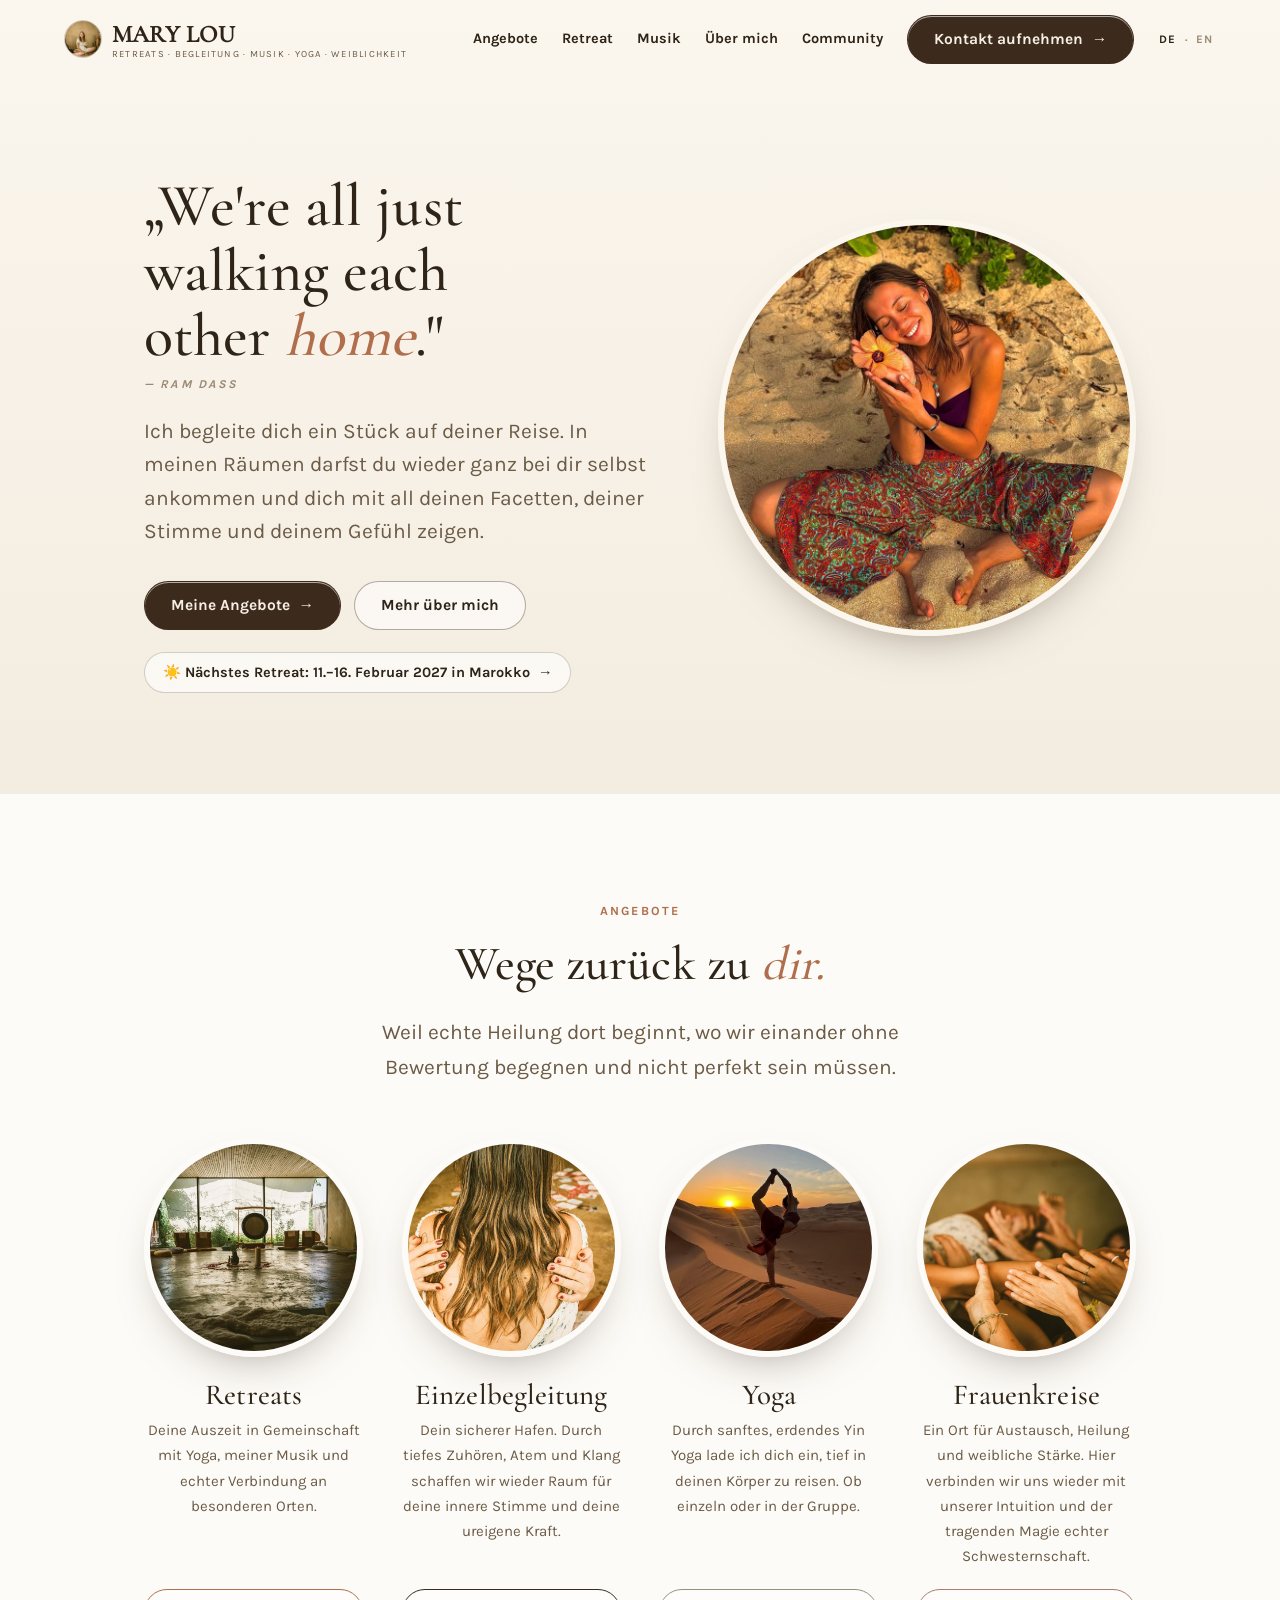
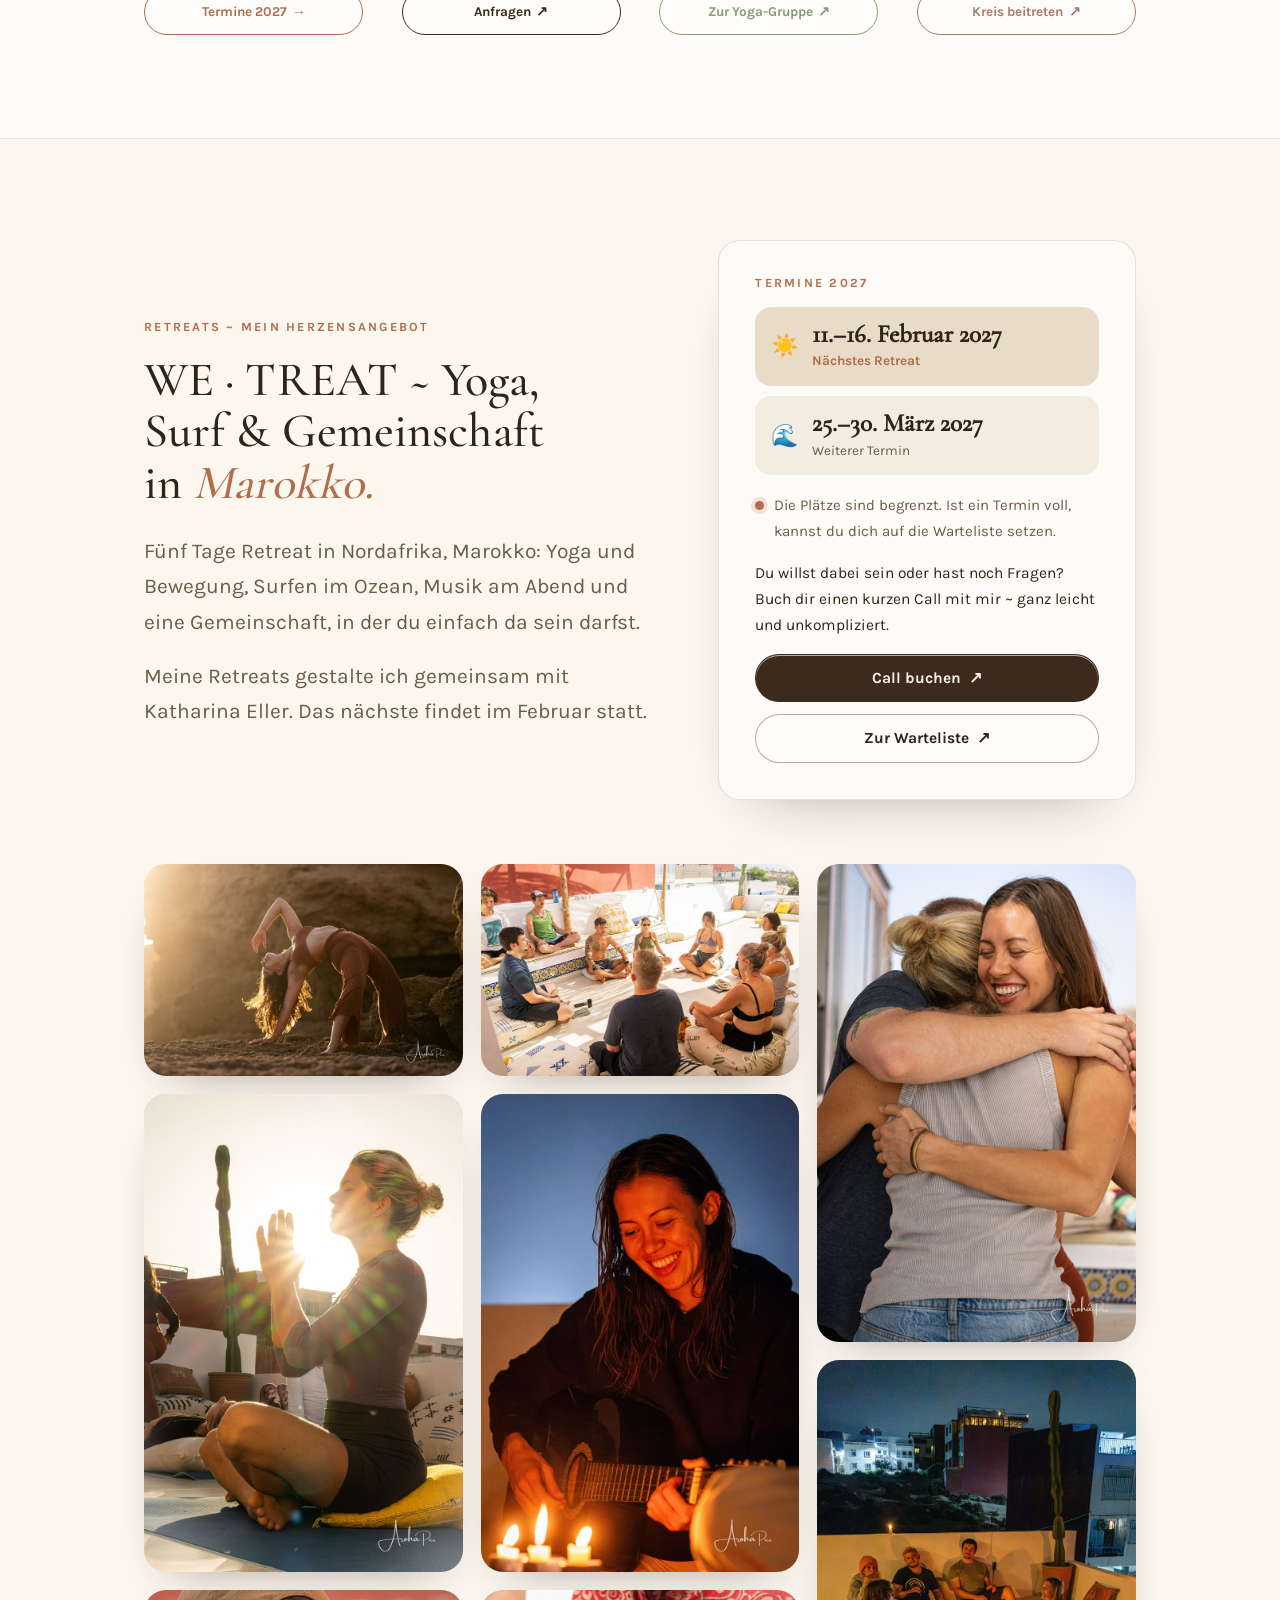
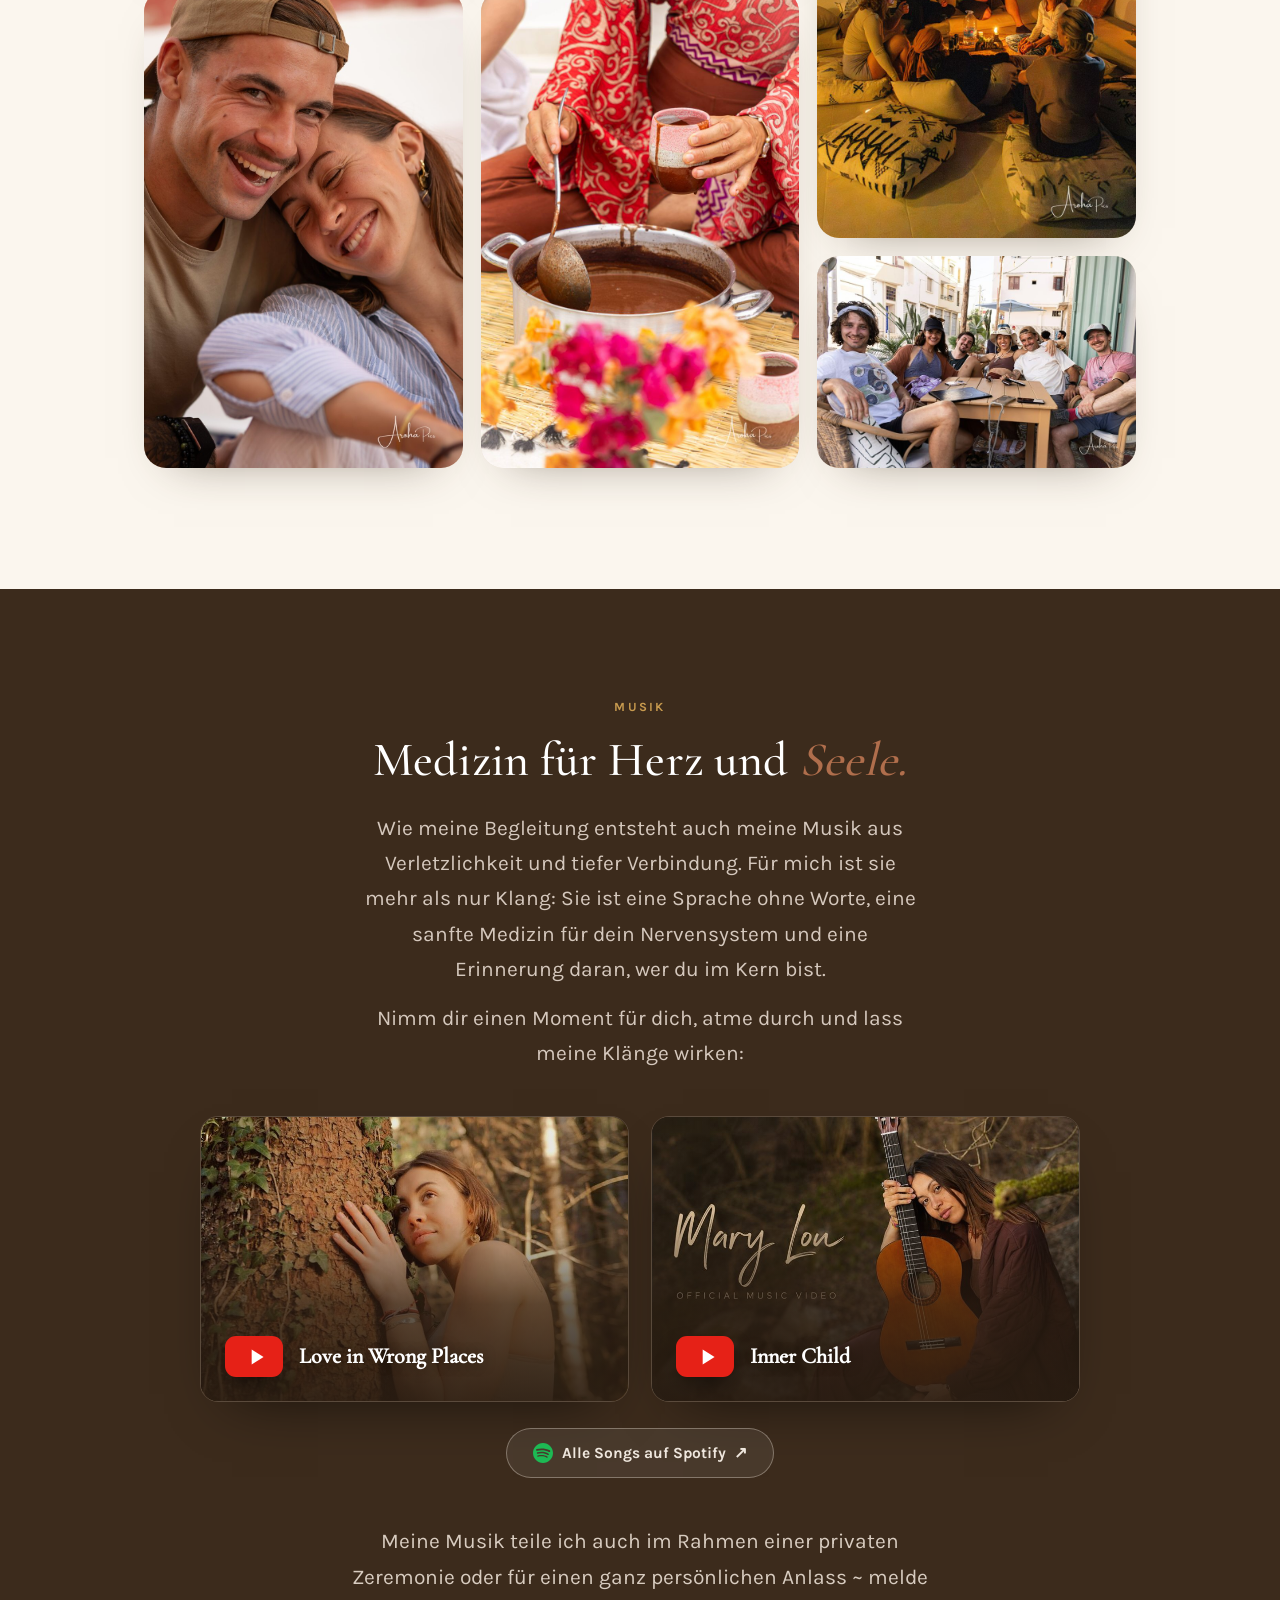
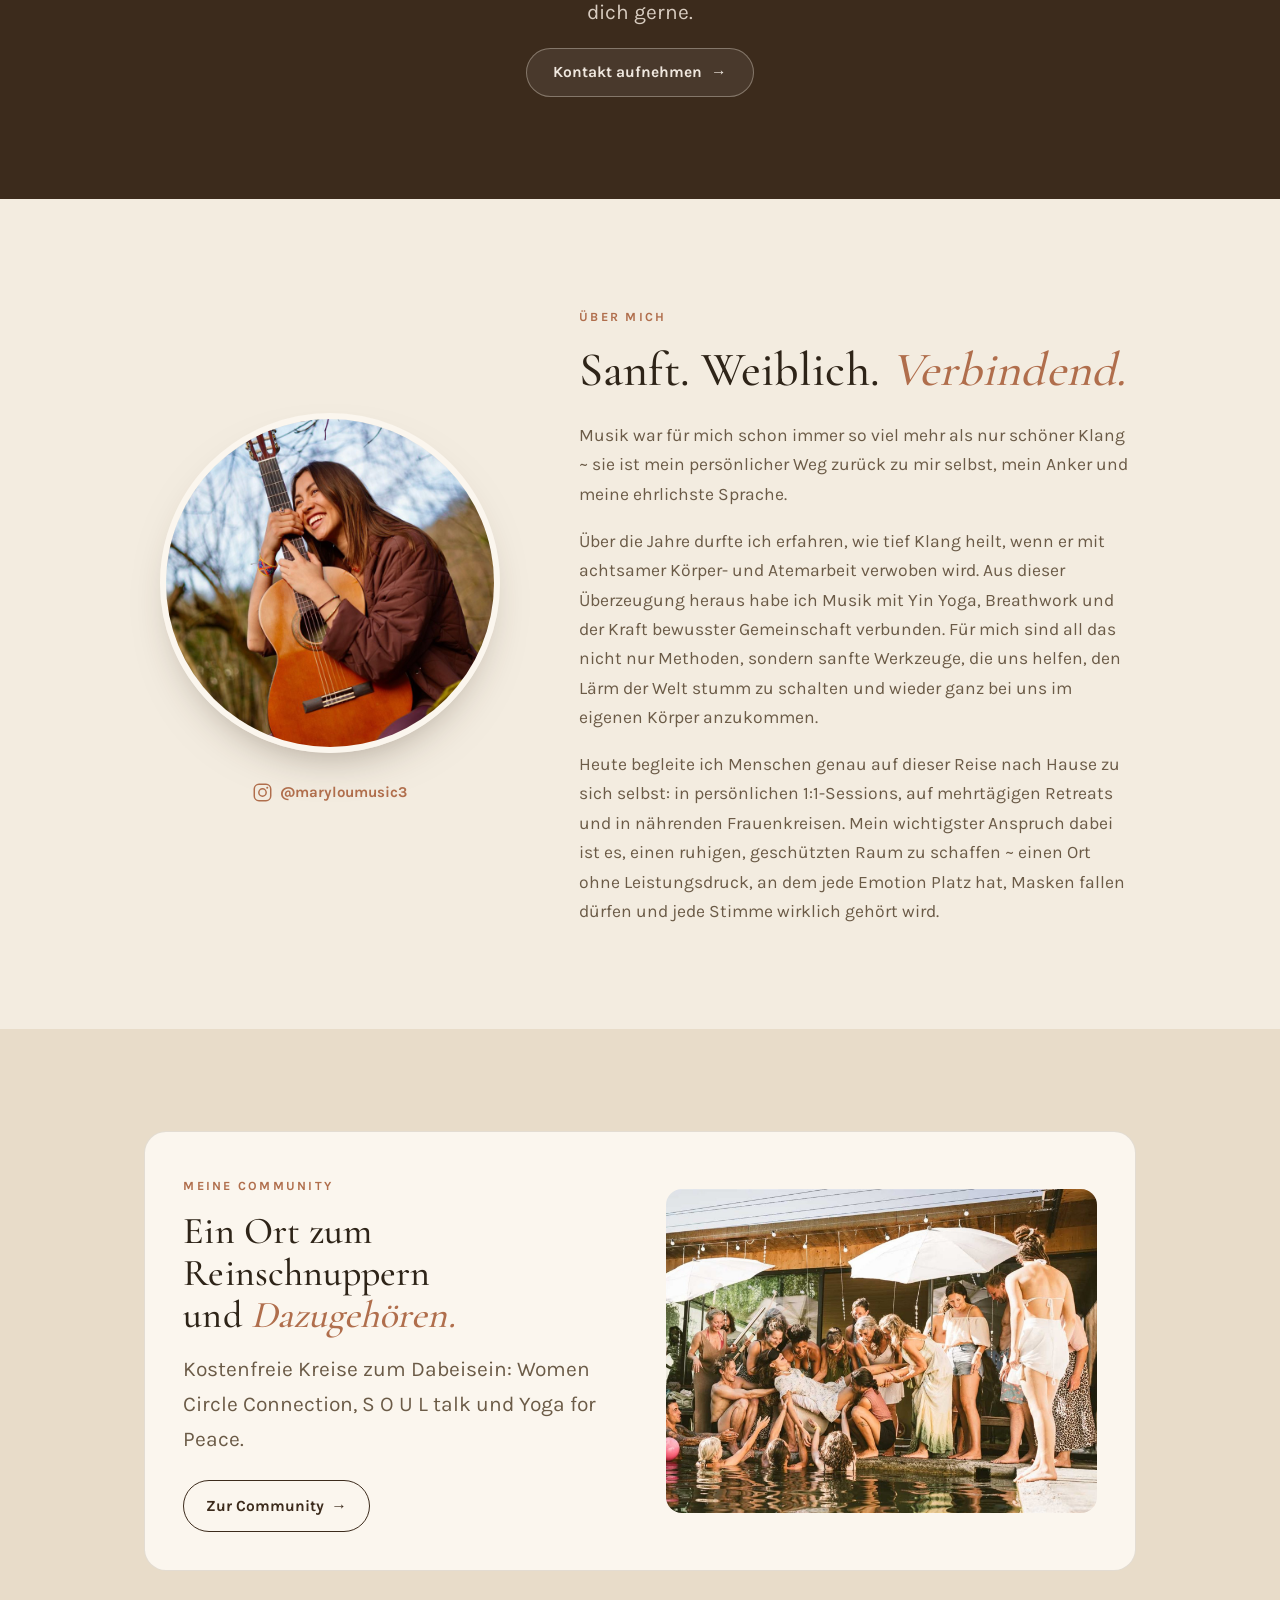
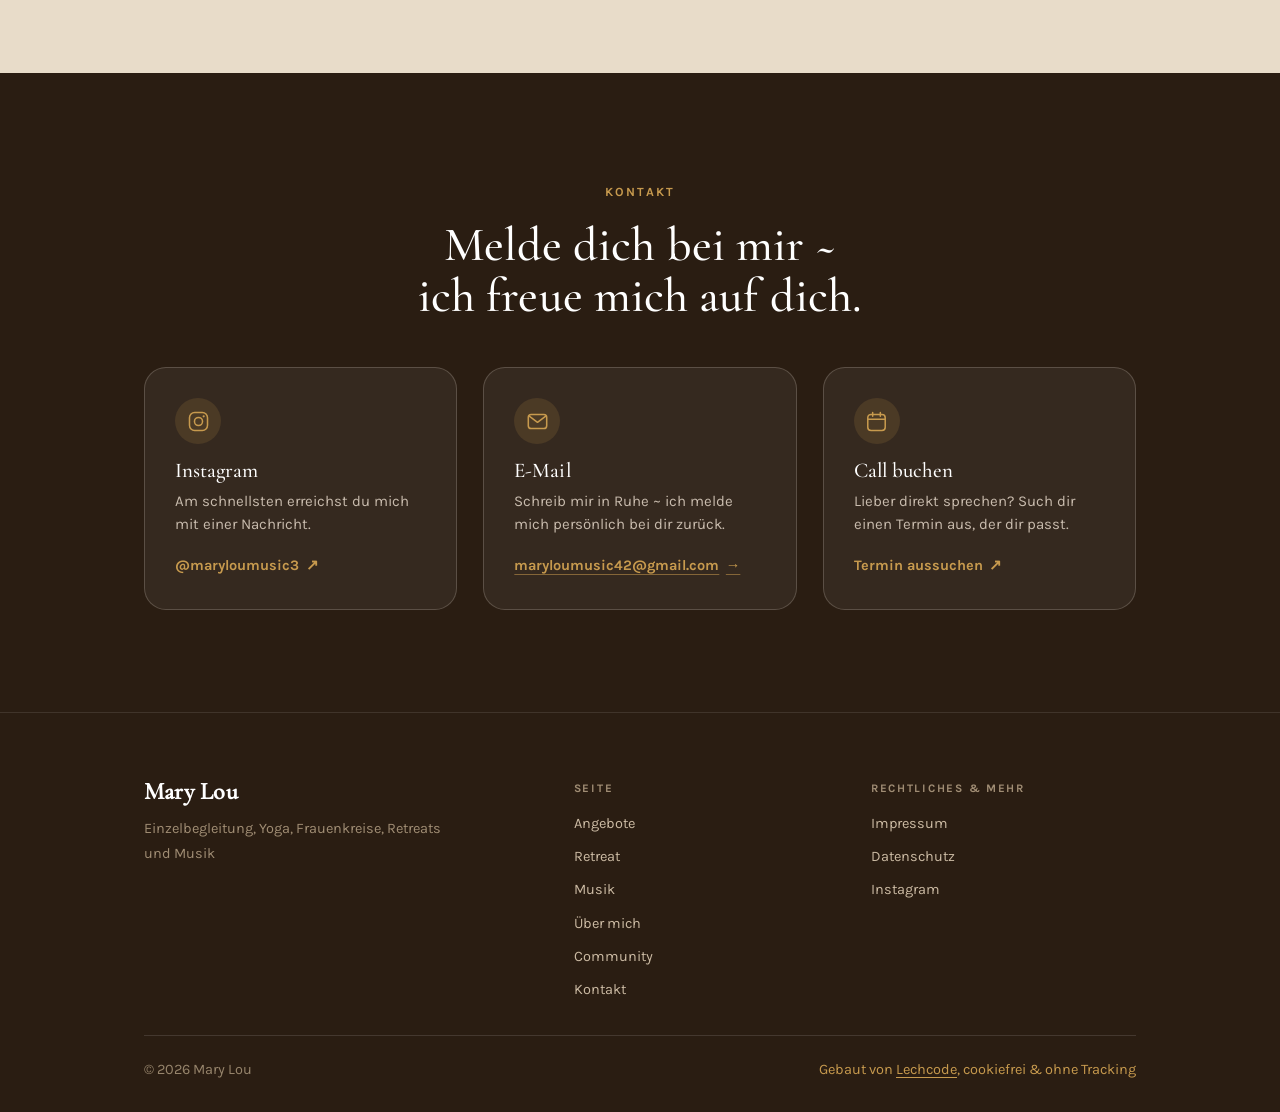
==== commit ba4f1765: "Retreat-Bereich zwischen Angebote und Musik, Ort als "Nordafrika, Marokko" - Reihenfolge jetzt: Hero" ====
--- a/index.html
+++ b/index.html
@@ -295,8 +295,8 @@
   <a class="brand" href="#top"><img src="assets/foto-ueber.jpg" width="76" height="76" alt="" loading="eager"><span class="btxt"><b>Mary Lou</b><span>Retreats · Begleitung · Musik · Yoga · Weiblichkeit</span></span></a>
   <div class="nav-rechts">
   <div class="navlinks" id="menu">
+    <a href="#angebote">Angebote</a>
     <a href="#retreat">Retreat</a>
-    <a href="#angebote">Angebote</a>
     <a href="#musik">Musik</a>
     <a href="#ueber">Über mich</a>
     <a href="community.html">Community</a>
@@ -329,7 +329,44 @@
   </div>
 </header>
 
-<!-- RETREAT — Hauptangebot, bewusst direkt nach dem Hero (Kundenwunsch 10.11.2026)
+<!-- ANGEBOTE -->
+<section class="sec angebote" id="angebote">
+  <div class="wrap">
+    <div class="sec-head center reveal">
+      <span class="eyebrow" style="justify-content:center">Angebote</span>
+      <h2>Wege zurück zu <em>dir.</em></h2>
+      <p style="margin-inline:auto">Weil echte Heilung dort beginnt, wo wir einander ohne Bewertung begegnen und nicht perfekt sein müssen.</p>
+    </div>
+    <div class="karten reveal">
+      <a class="karte -retreats" href="#retreat">
+        <img class="karte-photo round" src="assets/foto-angebot-retreat.jpg" width="230" height="230" loading="lazy" decoding="async" alt="Lichtdurchfluteter Retreat-Raum mit Gong, Kerze und Sitzkissen im Kreis">
+        <h3>Retreats</h3>
+        <p>Deine Auszeit in Gemeinschaft mit Yoga, meiner Musik und echter Verbindung an besonderen Orten.</p>
+        <span class="mehr">Termine 2027 <span class="ar">→</span></span>
+      </a>
+      <a class="karte -begleitung" href="https://cal.com/marylouu/connection-call-3?layout=mobile&amp;overlayCalendar=true" target="_blank" rel="noopener">
+        <img class="karte-photo round" src="assets/foto-angebot-einzelbegleitung.jpg" width="230" height="230" loading="lazy" decoding="async" alt="Zwei Hände halten sanft die Schultern einer sitzenden Frau">
+        <h3>Einzelbegleitung</h3>
+        <p>Dein sicherer Hafen. Durch tiefes Zuhören, Atem und Klang schaffen wir wieder Raum für deine innere Stimme und deine ureigene Kraft.</p>
+        <span class="mehr">Anfragen <span class="ar">↗</span></span>
+      </a>
+      <a class="karte -yoga" href="https://chat.whatsapp.com/KUVAFU1MtCiGot0BOQxVOL" target="_blank" rel="noopener">
+        <img class="karte-photo round" src="assets/foto-angebot-yoga.jpg" width="230" height="230" loading="lazy" decoding="async" alt="Mary Lou in einer Yoga-Haltung auf einer Sanddüne im Sonnenuntergang">
+        <h3>Yoga</h3>
+        <p>Durch sanftes, erdendes Yin Yoga lade ich dich ein, tief in deinen Körper zu reisen. Ob einzeln oder in der Gruppe.</p>
+        <span class="mehr">Zur Yoga-Gruppe <span class="ar">↗</span></span>
+      </a>
+      <a class="karte -frauen" href="https://chat.whatsapp.com/Ikc2PRRb75YJgW1POf5fPg" target="_blank" rel="noopener">
+        <img class="karte-photo round" src="assets/foto-angebot-frauenkreise.jpg" width="230" height="230" loading="lazy" decoding="async" alt="Viele Frauenhände, die sich im Kreis gegenseitig berühren und halten">
+        <h3>Frauenkreise</h3>
+        <p>Ein Ort für Austausch, Heilung und weibliche Stärke. Hier verbinden wir uns wieder mit unserer Intuition und der tragenden Magie echter Schwesternschaft.</p>
+        <span class="mehr">Kreis beitreten <span class="ar">↗</span></span>
+      </a>
+    </div>
+  </div>
+</section>
+
+<!-- RETREAT — Hauptangebot (Kundenwunsch 10.11.2026), steht nach Michis Vorgabe vom 11.11. zwischen Angeboten und Musik
      HIER: Termine, Call-Link und Warteliste pflegen. Katharina verlinken (katharinaflows.com),
      sobald die Seite wieder erreichbar ist — Stand 11.11.2026 zeigt die Domain nur eine Wix-Fehlerseite. -->
 <section class="sec retreat" id="retreat">
@@ -338,7 +375,7 @@
       <div class="retreat-text reveal">
         <span class="eyebrow">Retreats ~ mein Herzensangebot</span>
         <h2>WE&nbsp;·&nbsp;TREAT ~ Yoga, Surf &amp; Gemeinschaft in <em>Marokko.</em></h2>
-        <p>Fünf Tage in Taghazout an der marokkanischen Atlantikküste: Yoga und Bewegung, Surfen im Ozean, Musik am Abend und eine Gemeinschaft, in der du einfach da sein darfst.</p>
+        <p>Fünf Tage Retreat in Nordafrika, Marokko: Yoga und Bewegung, Surfen im Ozean, Musik am Abend und eine Gemeinschaft, in der du einfach da sein darfst.</p>
         <p>Meine Retreats gestalte ich gemeinsam mit Katharina Eller. Das nächste findet im Februar statt.</p>
       </div>
       <aside class="termine reveal" aria-labelledby="termine-titel">
@@ -361,49 +398,12 @@
       <figure><img src="assets/retreat-galerie-01.jpg" width="800" height="533" loading="lazy" decoding="async" alt="Yoga-Rückbeuge vor Felsen im warmen Abendlicht"></figure>
       <figure><img src="assets/retreat-galerie-02.jpg" width="800" height="1200" loading="lazy" decoding="async" alt="Yoga auf der Dachterrasse, die Sonne scheint durch die erhobenen Hände"></figure>
       <figure><img src="assets/1x0a8839-mwasvv27.jpg" width="933" height="1400" loading="lazy" decoding="async" alt="Ein Paar lehnt die Köpfe aneinander und lacht herzlich in die Kamera"></figure>
-      <figure><img src="assets/retreat-galerie-03.jpg" width="800" height="533" loading="lazy" decoding="async" alt="Gemeinsamer Kreis auf der Dachterrasse in Taghazout"></figure>
+      <figure><img src="assets/retreat-galerie-03.jpg" width="800" height="533" loading="lazy" decoding="async" alt="Gemeinsamer Kreis auf einer Dachterrasse in Marokko"></figure>
       <figure><img src="assets/retreat-galerie-04.jpg" width="800" height="1200" loading="lazy" decoding="async" alt="Musik bei Kerzenlicht: eine Frau spielt lächelnd Gitarre"></figure>
       <figure><img src="assets/retreat-galerie-06.jpg" width="800" height="1200" loading="lazy" decoding="async" alt="Kakao-Zeremonie: Kakao wird in Becher geschöpft, davor bunte Blumen"></figure>
       <figure><img src="assets/retreat-galerie-07.jpg" width="800" height="1200" loading="lazy" decoding="async" alt="Zwei Frauen umarmen sich herzlich"></figure>
       <figure><img src="assets/retreat-galerie-08.jpg" width="800" height="1200" loading="lazy" decoding="async" alt="Abendrunde auf der Dachterrasse unter dem Nachthimmel"></figure>
-      <figure><img src="assets/retreat-galerie-05.jpg" width="800" height="533" loading="lazy" decoding="async" alt="Die Gruppe gut gelaunt am Café-Tisch in Taghazout"></figure>
-    </div>
-  </div>
-</section>
-
-<!-- ANGEBOTE -->
-<section class="sec angebote" id="angebote">
-  <div class="wrap">
-    <div class="sec-head center reveal">
-      <span class="eyebrow" style="justify-content:center">Angebote</span>
-      <h2>Wege zurück zu <em>dir.</em></h2>
-      <p style="margin-inline:auto">Weil echte Heilung dort beginnt, wo wir einander ohne Bewertung begegnen und nicht perfekt sein müssen.</p>
-    </div>
-    <div class="karten reveal">
-      <a class="karte -retreats" href="#retreat">
-        <img class="karte-photo round" src="assets/foto-angebot-retreat.jpg" width="230" height="230" loading="lazy" decoding="async" alt="Lichtdurchfluteter Retreat-Raum mit Gong, Kerze und Sitzkissen im Kreis">
-        <h3>Retreats</h3>
-        <p>Deine Auszeit in Gemeinschaft mit Yoga, meiner Musik und echter Verbindung an besonderen Orten.</p>
-        <span class="mehr">Termine 2027 <span class="ar">→</span></span>
-      </a>
-      <a class="karte -begleitung" href="https://cal.com/marylouu/connection-call-3?layout=mobile&amp;overlayCalendar=true" target="_blank" rel="noopener">
-        <img class="karte-photo round" src="assets/foto-angebot-einzelbegleitung.jpg" width="230" height="230" loading="lazy" decoding="async" alt="Zwei Hände halten sanft die Schultern einer sitzenden Frau">
-        <h3>Einzelbegleitung</h3>
-        <p>Dein sicherer Hafen. Durch tiefes Zuhören, Atem und Klang schaffen wir wieder Raum für deine innere Stimme und deine ureigene Kraft.</p>
-        <span class="mehr">Anfragen <span class="ar">↗</span></span>
-      </a>
-      <a class="karte -yoga" href="https://chat.whatsapp.com/KUVAFU1MtCiGot0BOQxVOL" target="_blank" rel="noopener">
-        <img class="karte-photo round" src="assets/foto-angebot-yoga.jpg" width="230" height="230" loading="lazy" decoding="async" alt="Mary Lou in einer Yoga-Haltung auf einer Sanddüne im Sonnenuntergang">
-        <h3>Yoga</h3>
-        <p>Durch sanftes, erdendes Yin Yoga lade ich dich ein, tief in deinen Körper zu reisen. Ob einzeln oder in der Gruppe.</p>
-        <span class="mehr">Zur Yoga-Gruppe <span class="ar">↗</span></span>
-      </a>
-      <a class="karte -frauen" href="https://chat.whatsapp.com/Ikc2PRRb75YJgW1POf5fPg" target="_blank" rel="noopener">
-        <img class="karte-photo round" src="assets/foto-angebot-frauenkreise.jpg" width="230" height="230" loading="lazy" decoding="async" alt="Viele Frauenhände, die sich im Kreis gegenseitig berühren und halten">
-        <h3>Frauenkreise</h3>
-        <p>Ein Ort für Austausch, Heilung und weibliche Stärke. Hier verbinden wir uns wieder mit unserer Intuition und der tragenden Magie echter Schwesternschaft.</p>
-        <span class="mehr">Kreis beitreten <span class="ar">↗</span></span>
-      </a>
+      <figure><img src="assets/retreat-galerie-05.jpg" width="800" height="533" loading="lazy" decoding="async" alt="Die Gruppe gut gelaunt am Café-Tisch in Marokko"></figure>
     </div>
   </div>
 </section>
@@ -533,7 +533,7 @@
         <a class="brand" href="#top"><b>Mary Lou</b></a>
         <p style="margin-top:13px;max-width:36ch;color:#A08D74">Einzelbegleitung, Yoga, Frauenkreise, Retreats und Musik</p>
       </div>
-      <div><h4>Seite</h4><ul><li><a href="#retreat">Retreat</a></li><li><a href="#angebote">Angebote</a></li><li><a href="#musik">Musik</a></li><li><a href="#ueber">Über mich</a></li><li><a href="community.html">Community</a></li><li><a href="#kontakt">Kontakt</a></li></ul></div>
+      <div><h4>Seite</h4><ul><li><a href="#angebote">Angebote</a></li><li><a href="#retreat">Retreat</a></li><li><a href="#musik">Musik</a></li><li><a href="#ueber">Über mich</a></li><li><a href="community.html">Community</a></li><li><a href="#kontakt">Kontakt</a></li></ul></div>
       <div><h4>Rechtliches &amp; mehr</h4><ul><li><a href="impressum.html">Impressum</a></li><li><a href="datenschutz.html">Datenschutz</a></li><li><a href="https://www.instagram.com/maryloumusic3/" target="_blank" rel="noopener">Instagram</a></li></ul></div>
     </div>
     <div class="foot-bot"><span>© 2026 Mary Lou</span><span class="made">Gebaut von <a href="https://lechcode.de" target="_blank" rel="noopener">Lechcode</a>, cookiefrei &amp; ohne Tracking</span></div>
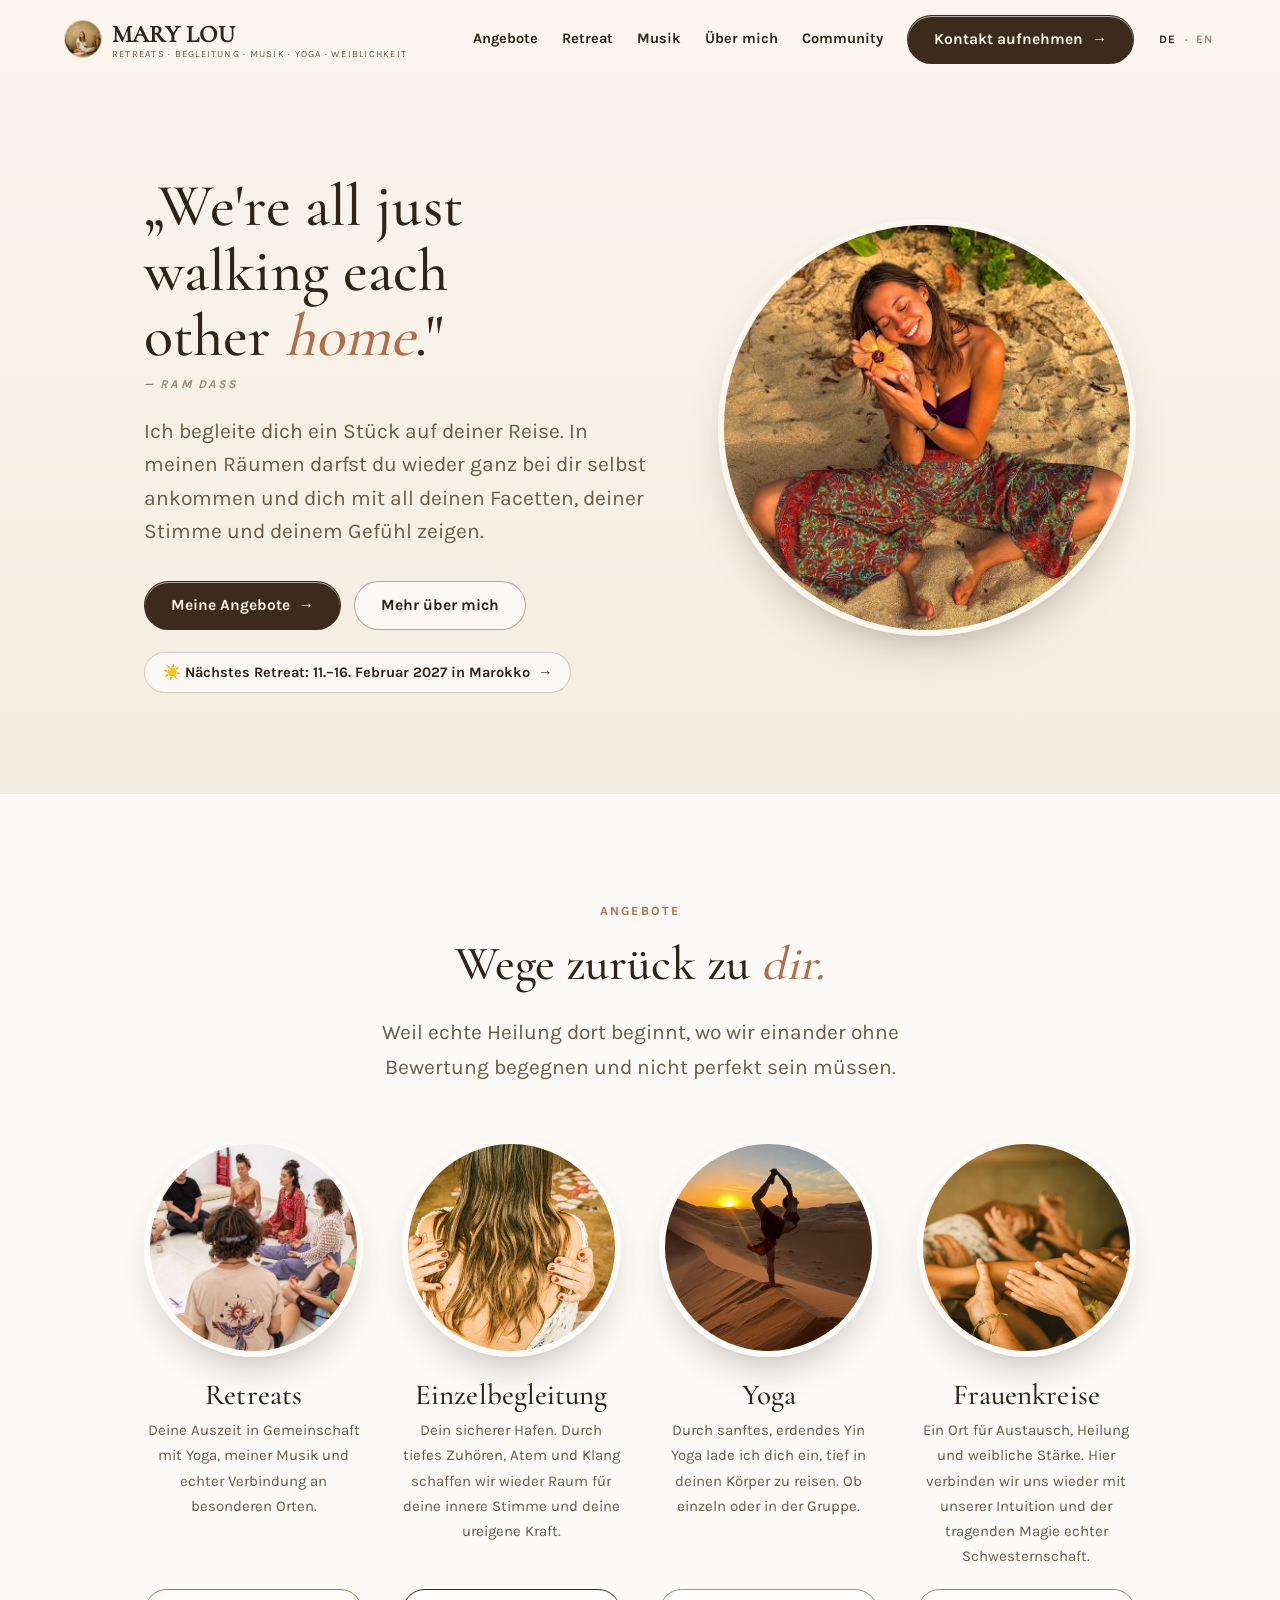
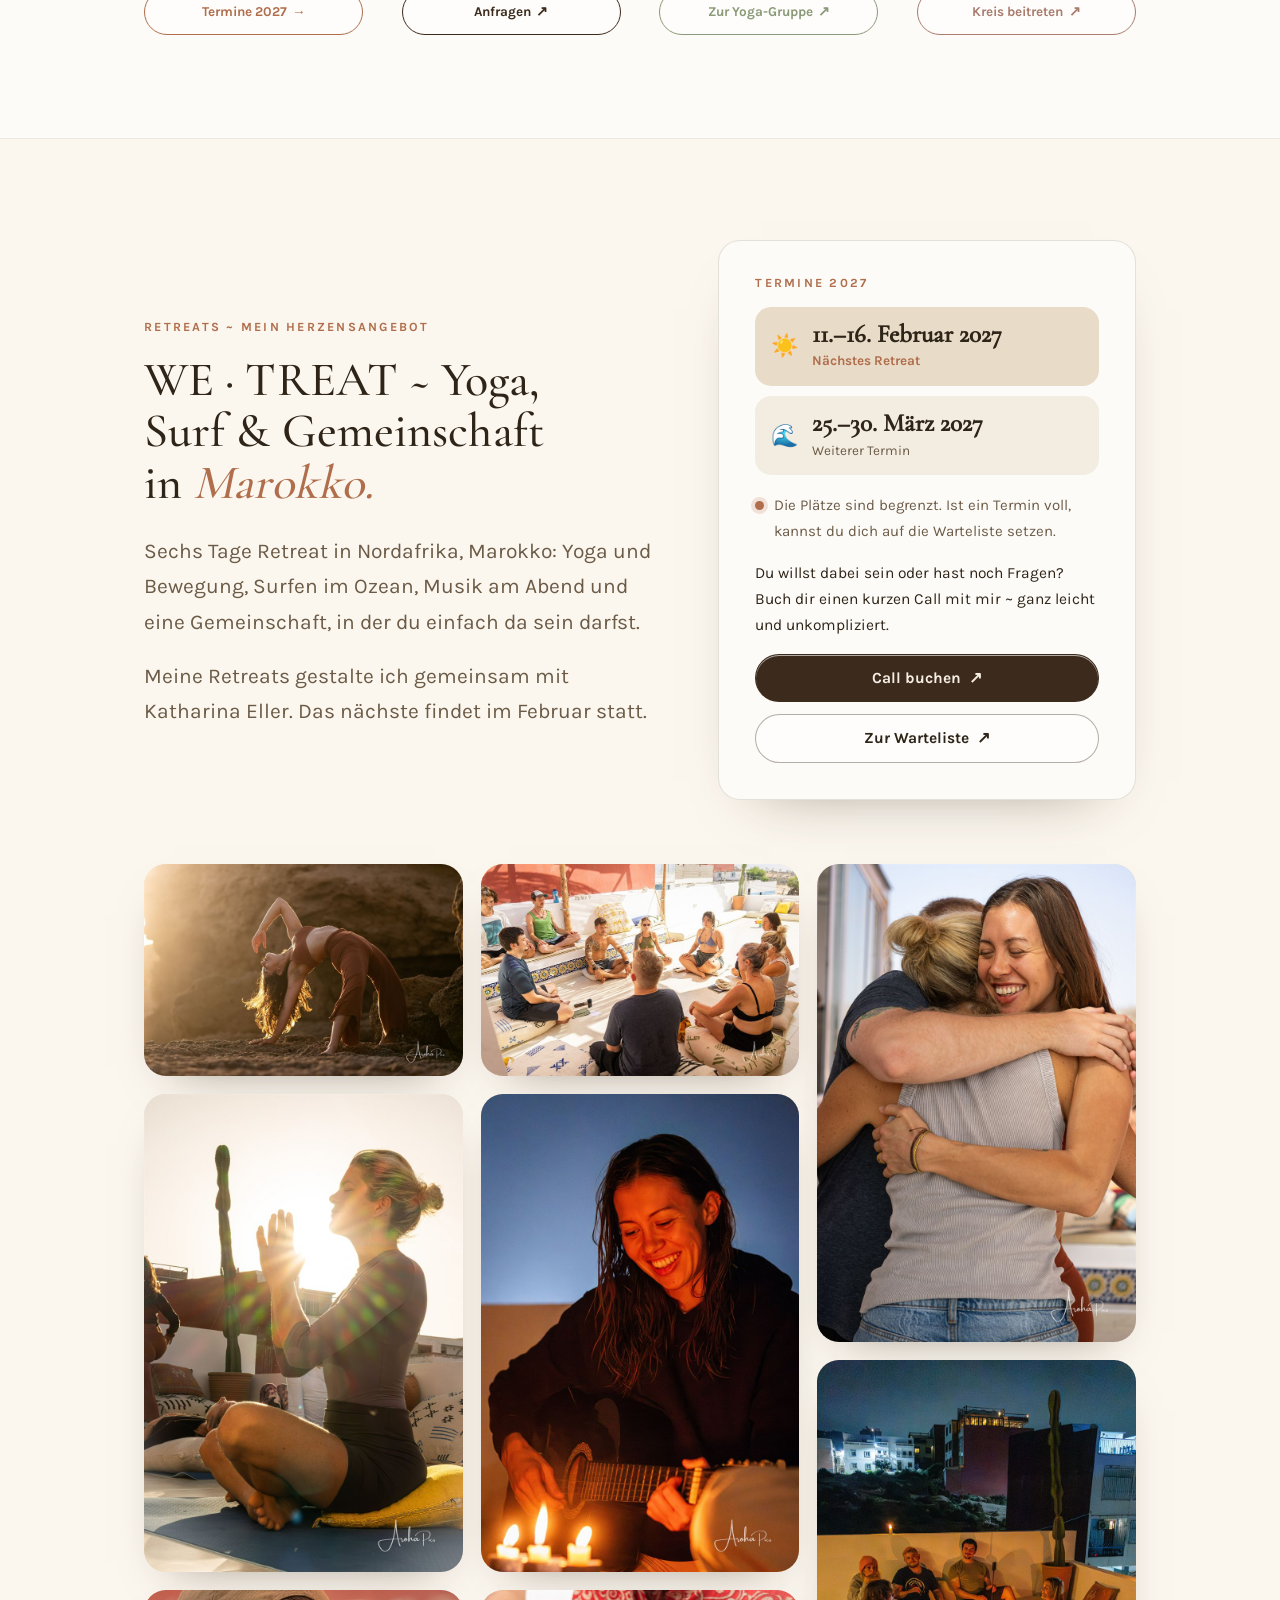
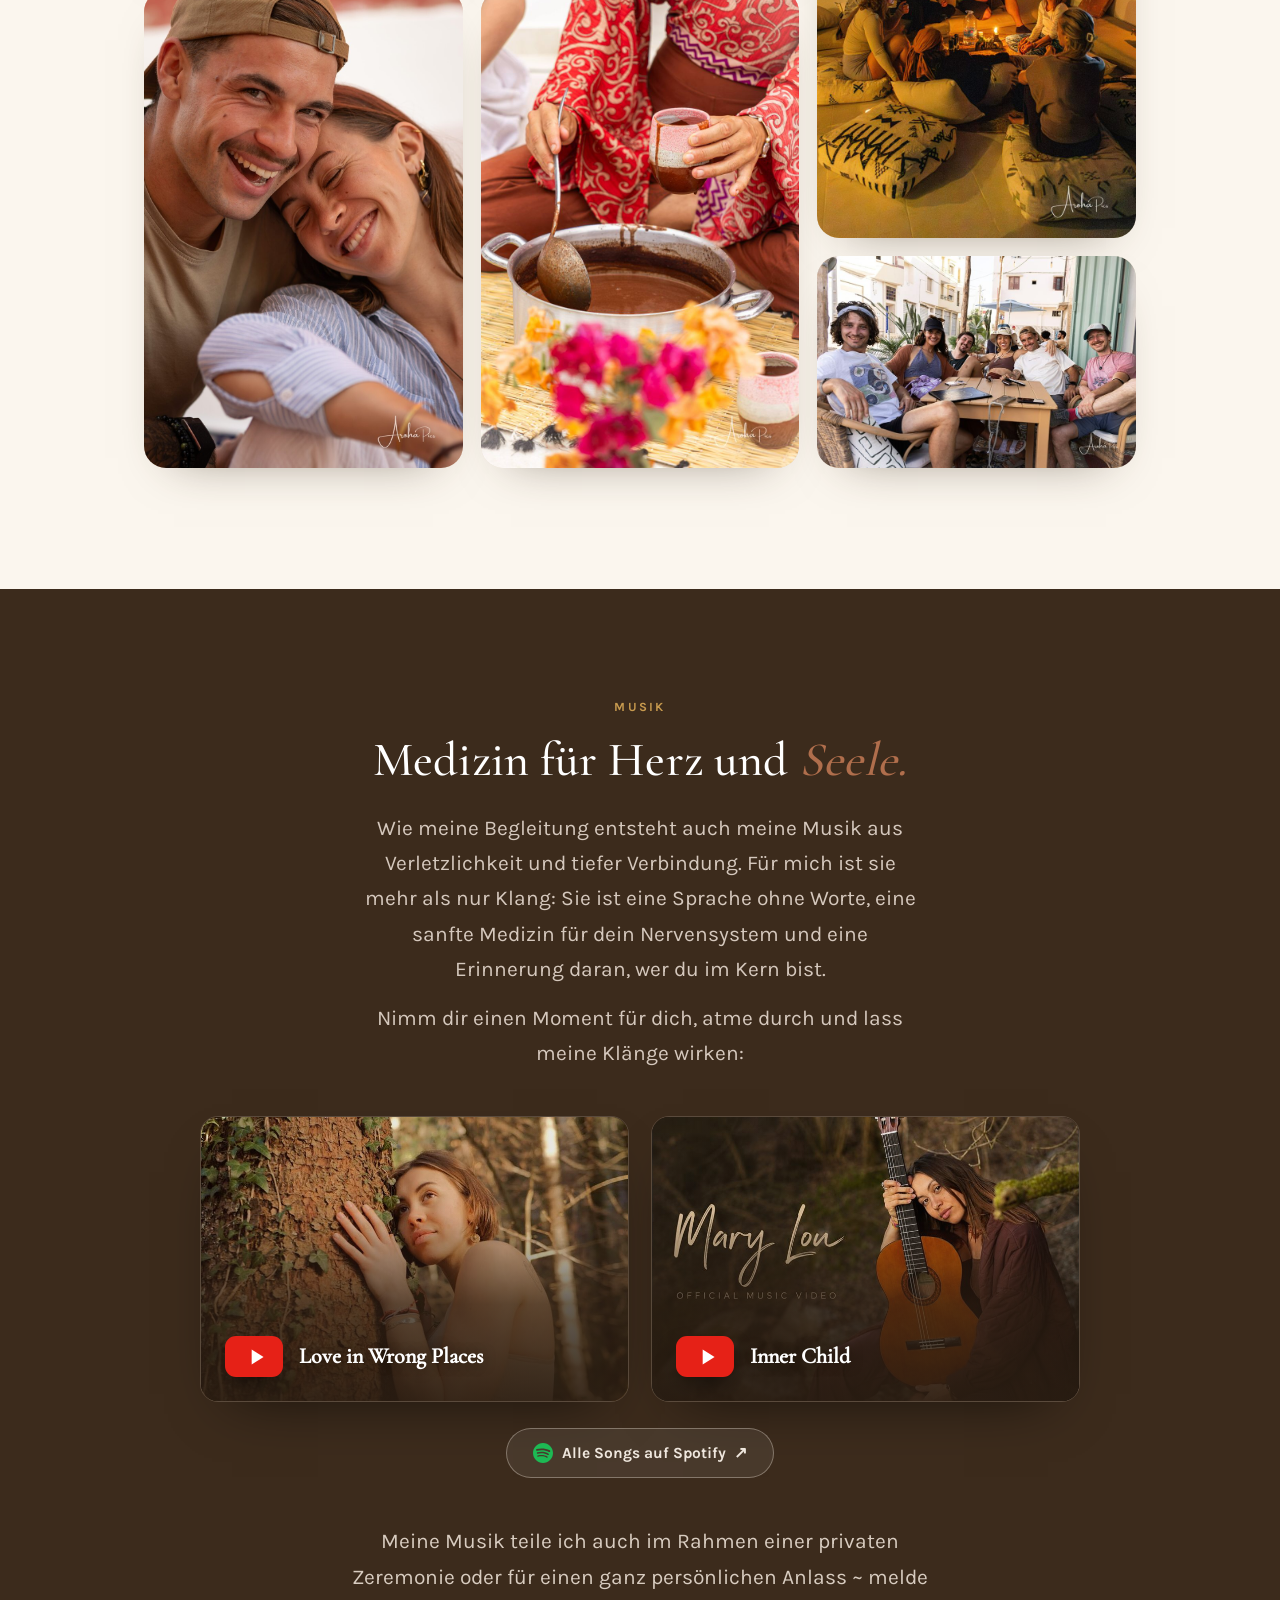
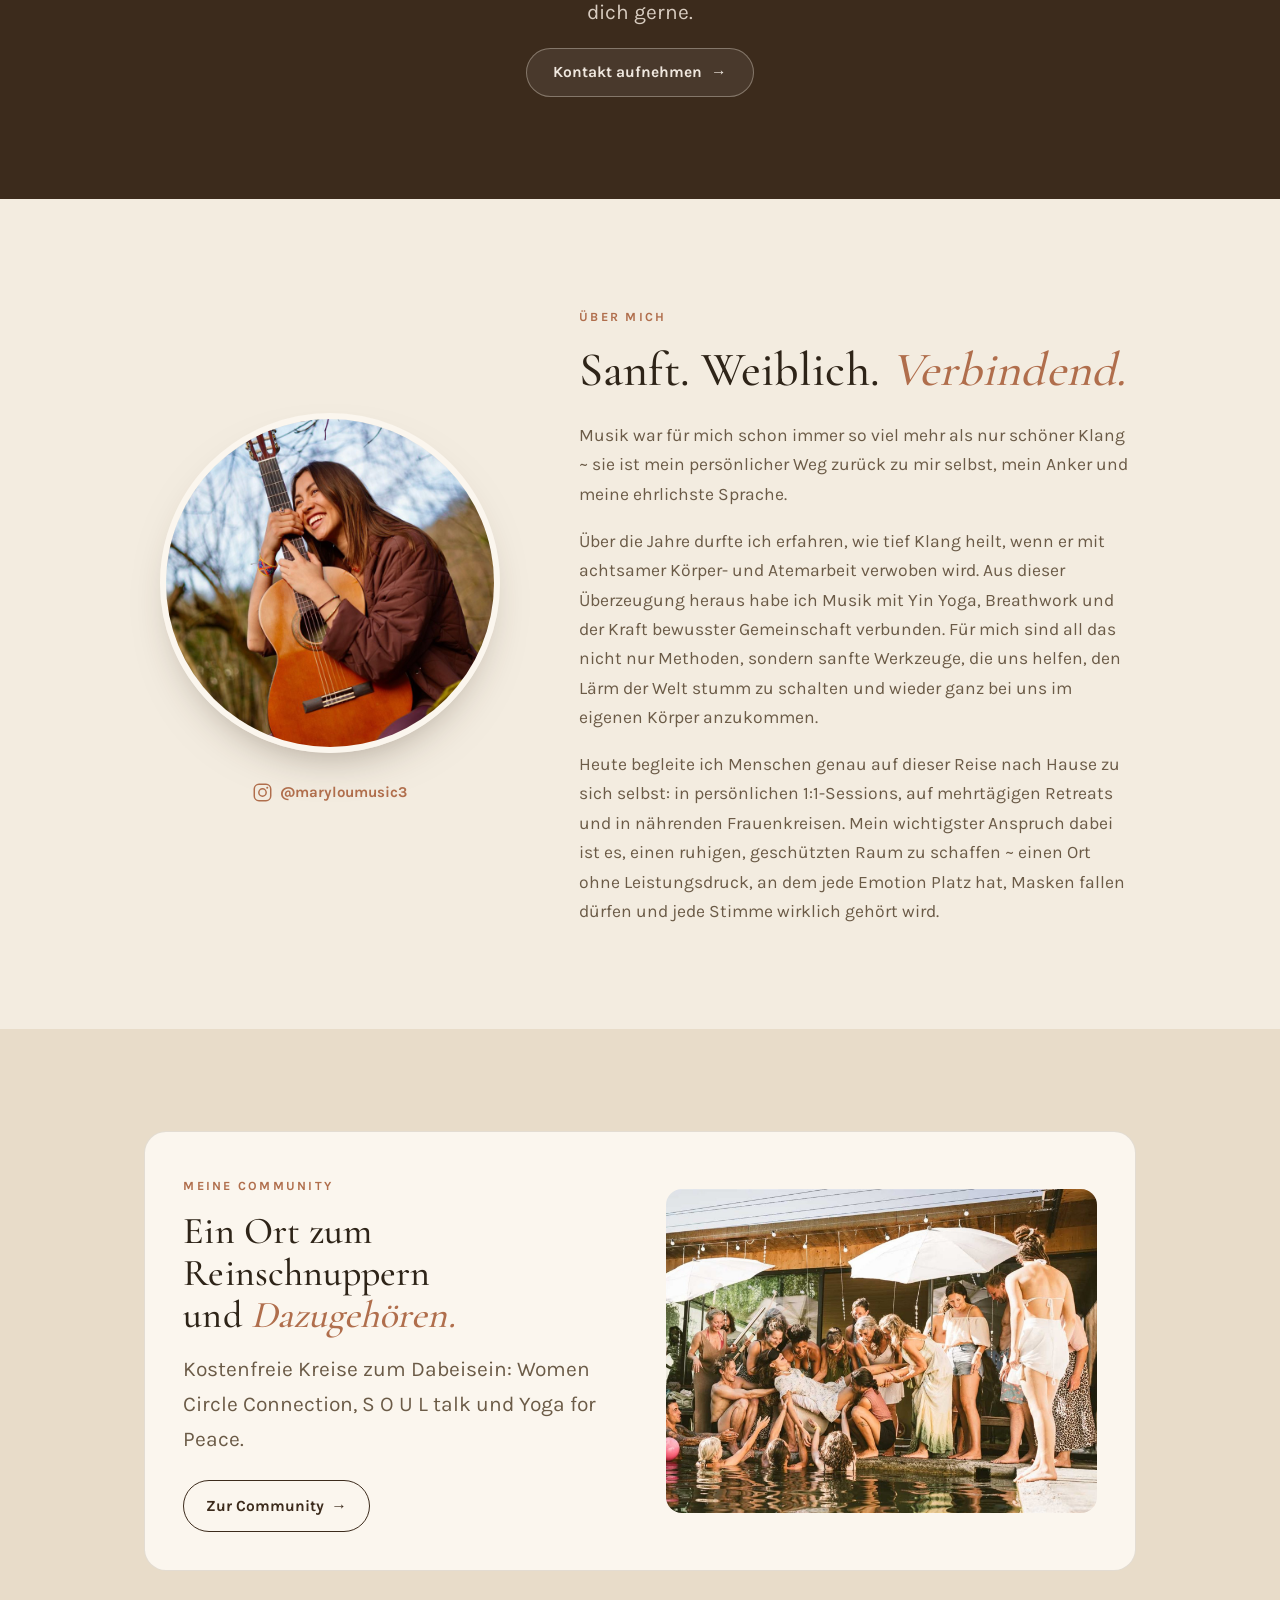
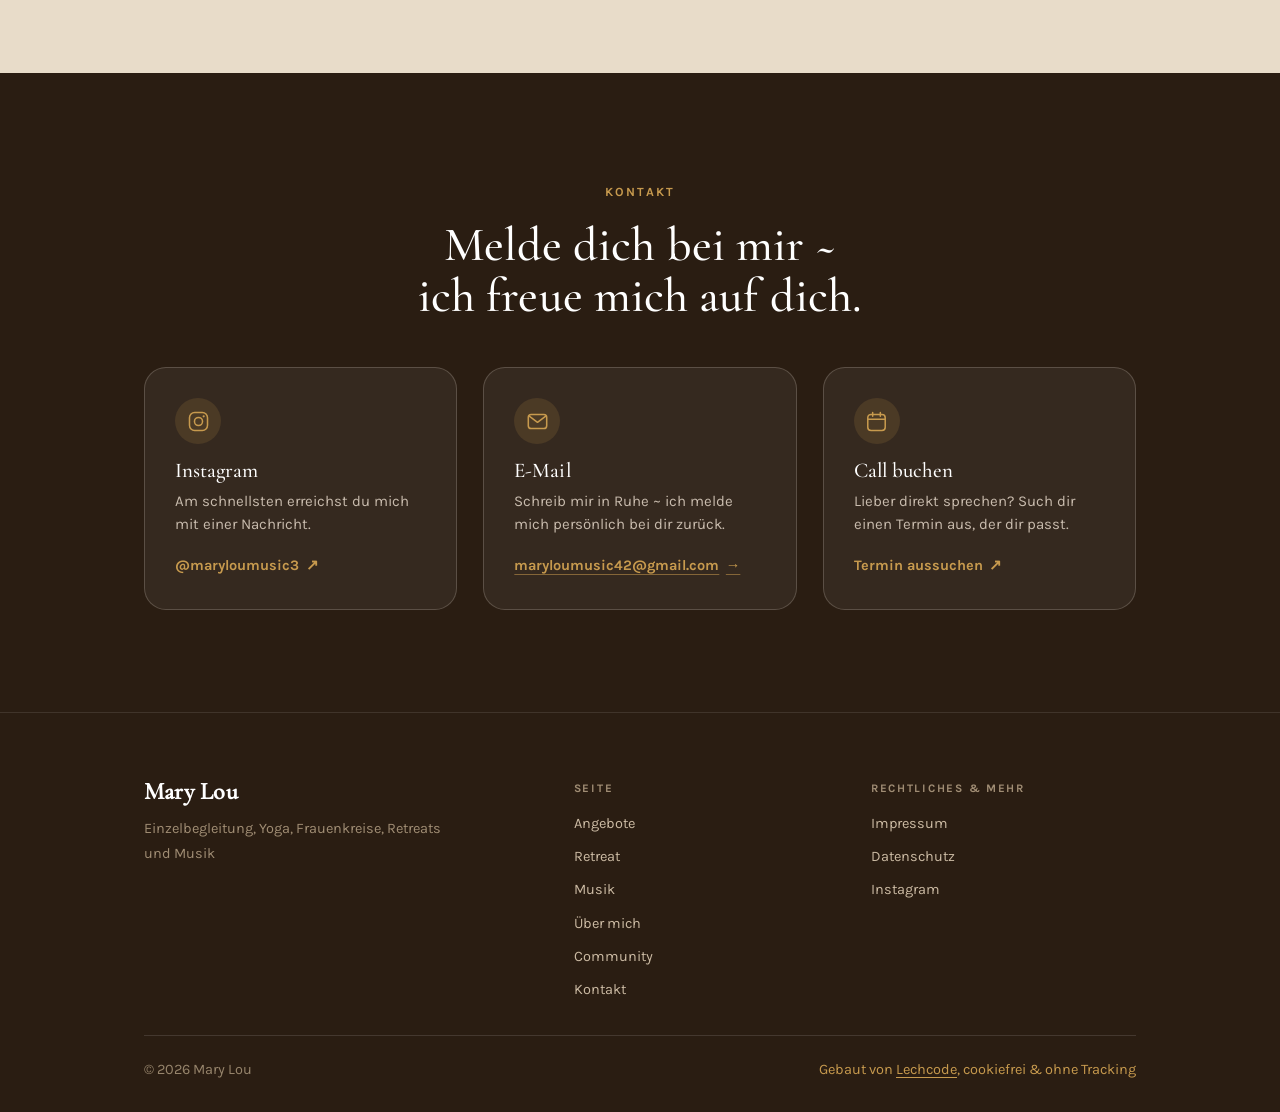
==== commit 1eca95f1: "Kundenwunsch umgesetzt (Cloud-Runner) · j-20261111-1113-marylou-ender-vsan" ====
--- a/index.html
+++ b/index.html
@@ -339,7 +339,7 @@
     </div>
     <div class="karten reveal">
       <a class="karte -retreats" href="#retreat">
-        <img class="karte-photo round" src="assets/foto-angebot-retreat.jpg" width="230" height="230" loading="lazy" decoding="async" alt="Lichtdurchfluteter Retreat-Raum mit Gong, Kerze und Sitzkissen im Kreis">
+        <img class="karte-photo round" src="assets/1x0a2318-mwbyo2ay.jpg" width="230" height="230" loading="lazy" decoding="async" alt="Retreat-Gruppe sitzt meditierend im Kreis auf einer hellen Dachterrasse">
         <h3>Retreats</h3>
         <p>Deine Auszeit in Gemeinschaft mit Yoga, meiner Musik und echter Verbindung an besonderen Orten.</p>
         <span class="mehr">Termine 2027 <span class="ar">→</span></span>
@@ -375,7 +375,7 @@
       <div class="retreat-text reveal">
         <span class="eyebrow">Retreats ~ mein Herzensangebot</span>
         <h2>WE&nbsp;·&nbsp;TREAT ~ Yoga, Surf &amp; Gemeinschaft in <em>Marokko.</em></h2>
-        <p>Fünf Tage Retreat in Nordafrika, Marokko: Yoga und Bewegung, Surfen im Ozean, Musik am Abend und eine Gemeinschaft, in der du einfach da sein darfst.</p>
+        <p>Sechs Tage Retreat in Nordafrika, Marokko: Yoga und Bewegung, Surfen im Ozean, Musik am Abend und eine Gemeinschaft, in der du einfach da sein darfst.</p>
         <p>Meine Retreats gestalte ich gemeinsam mit Katharina Eller. Das nächste findet im Februar statt.</p>
       </div>
       <aside class="termine reveal" aria-labelledby="termine-titel">
